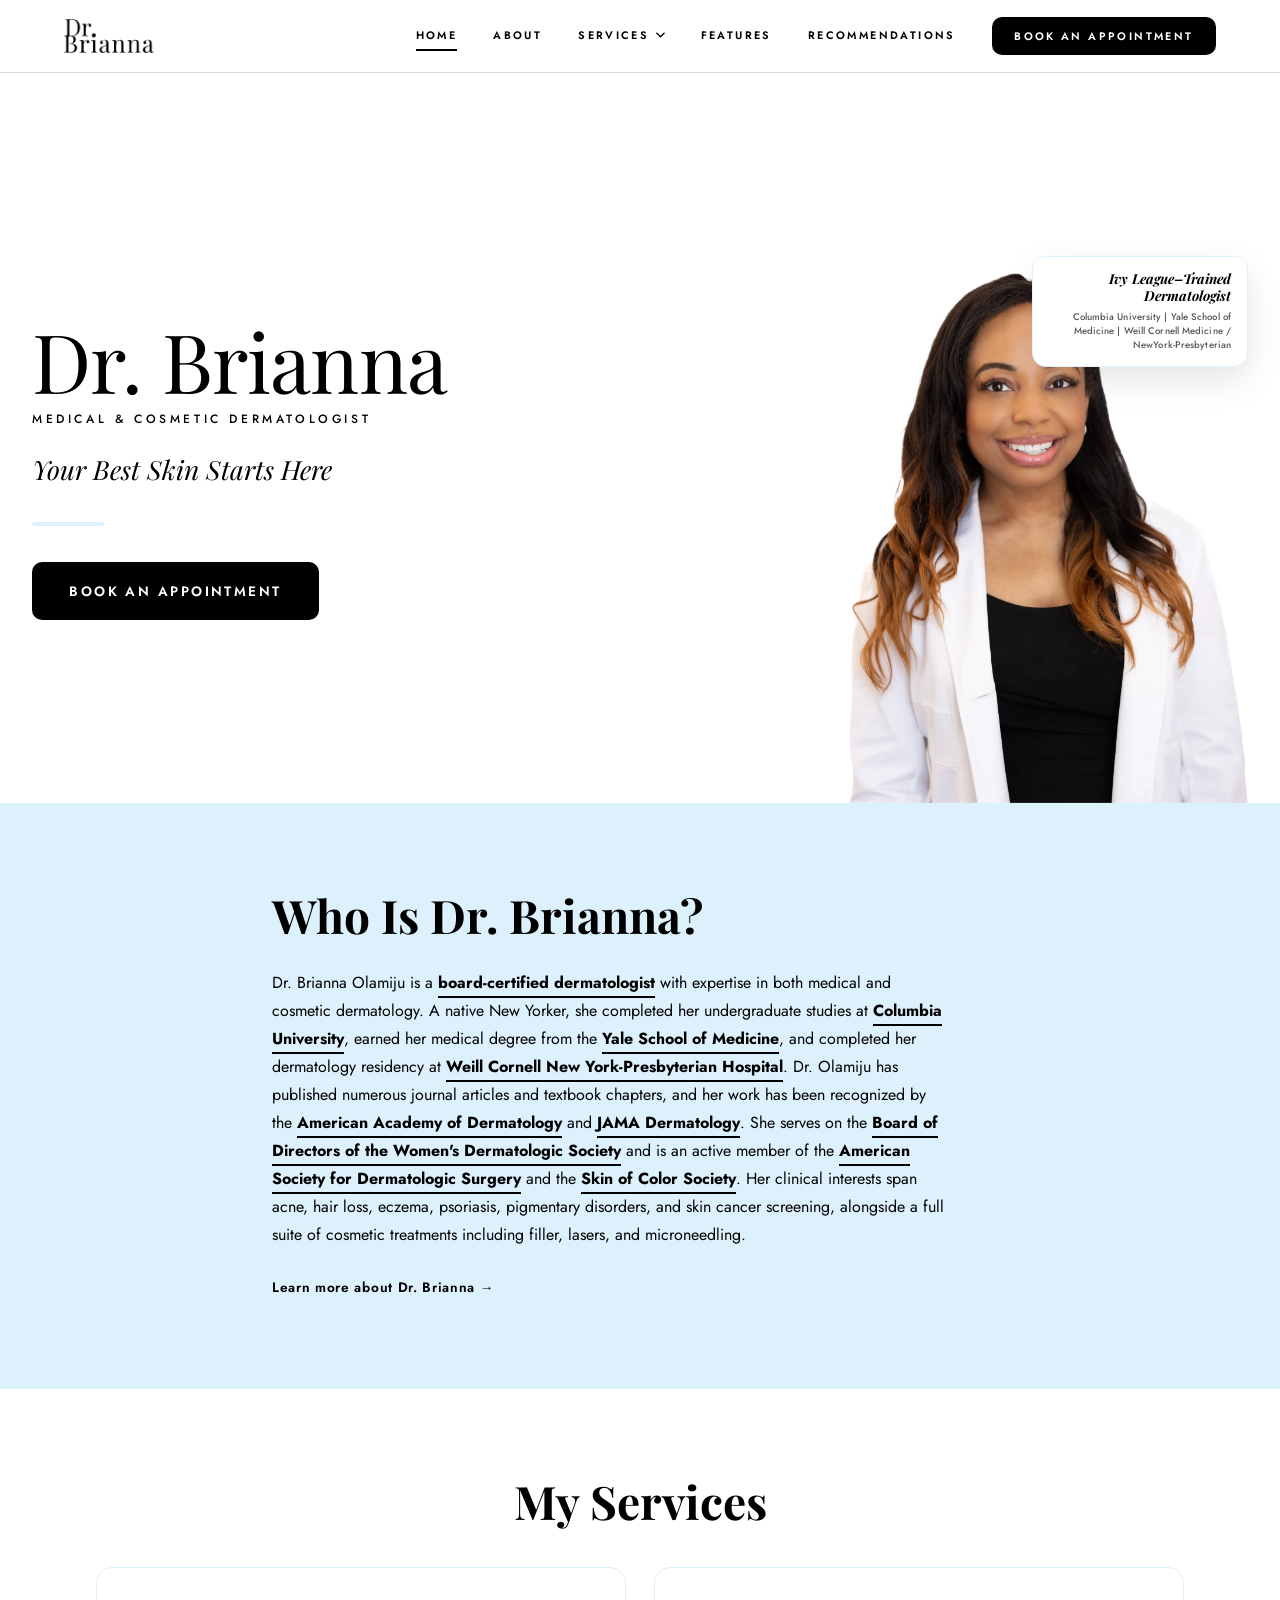
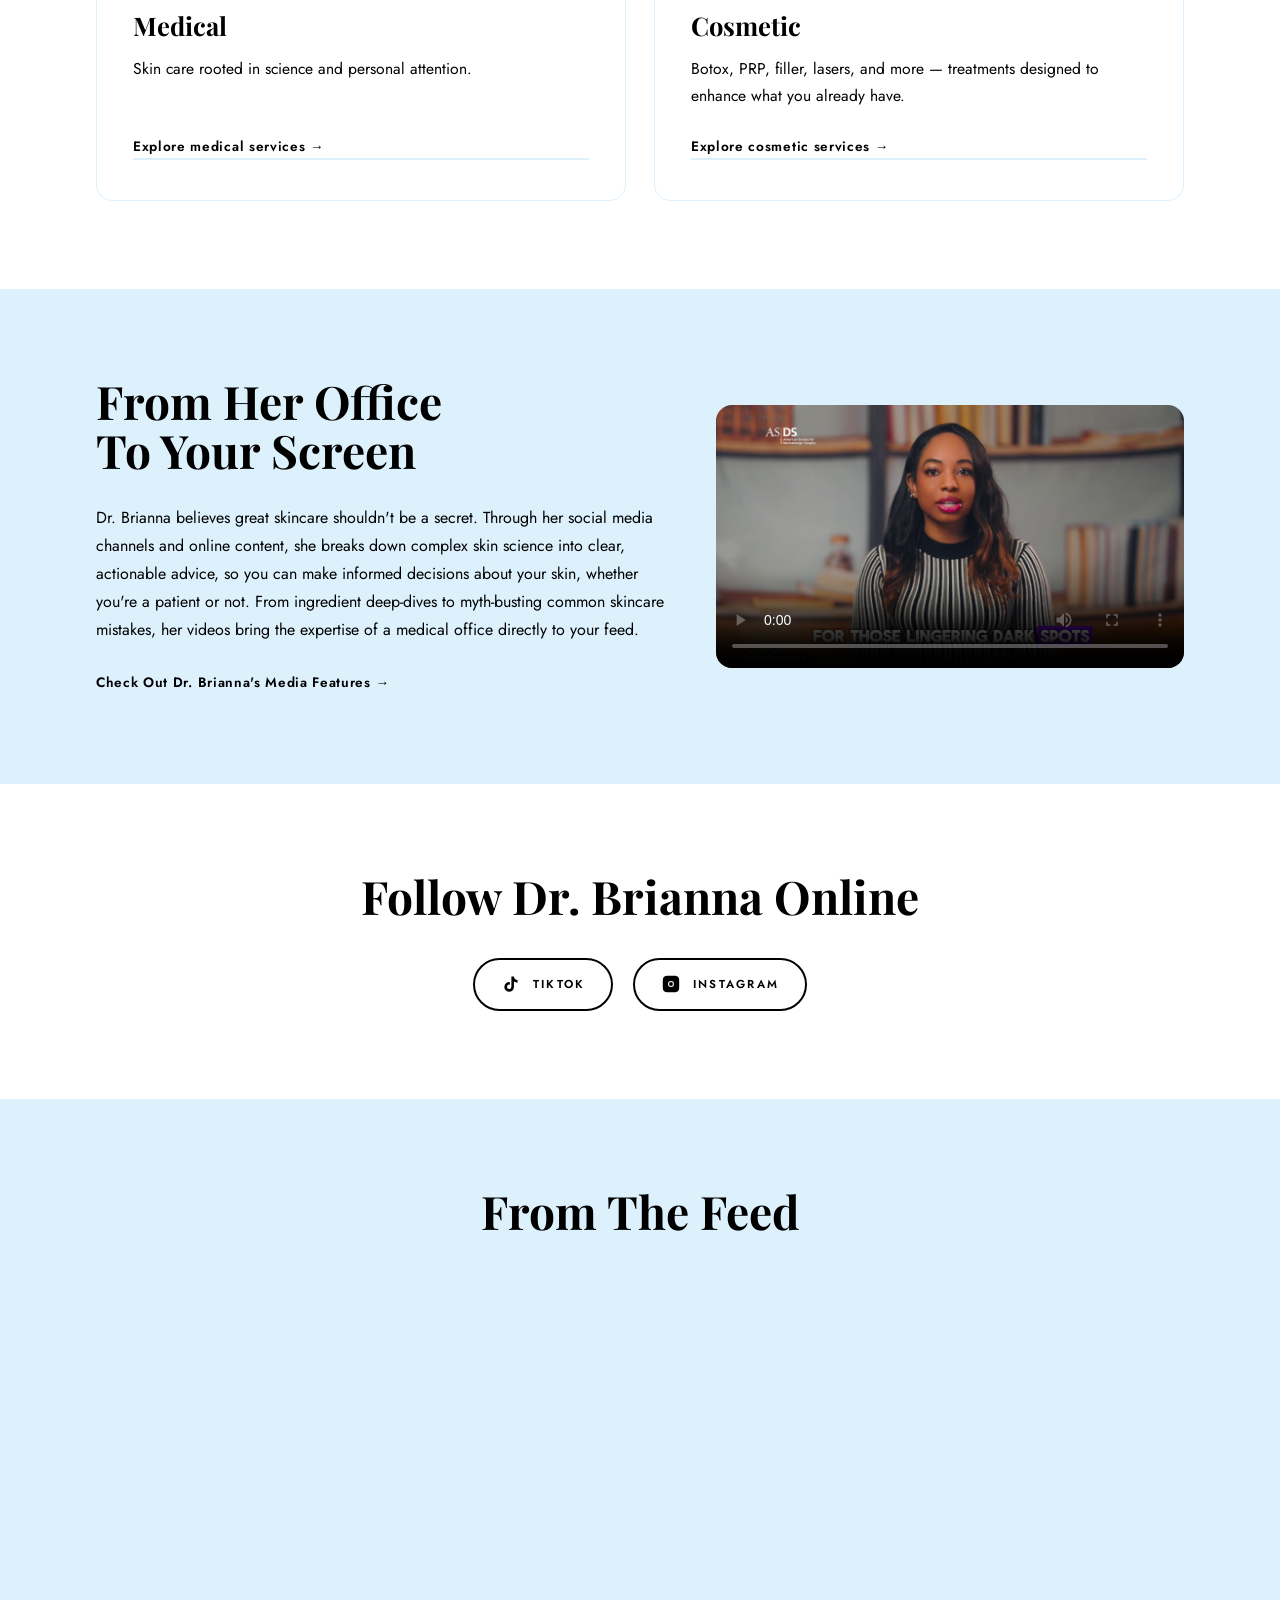
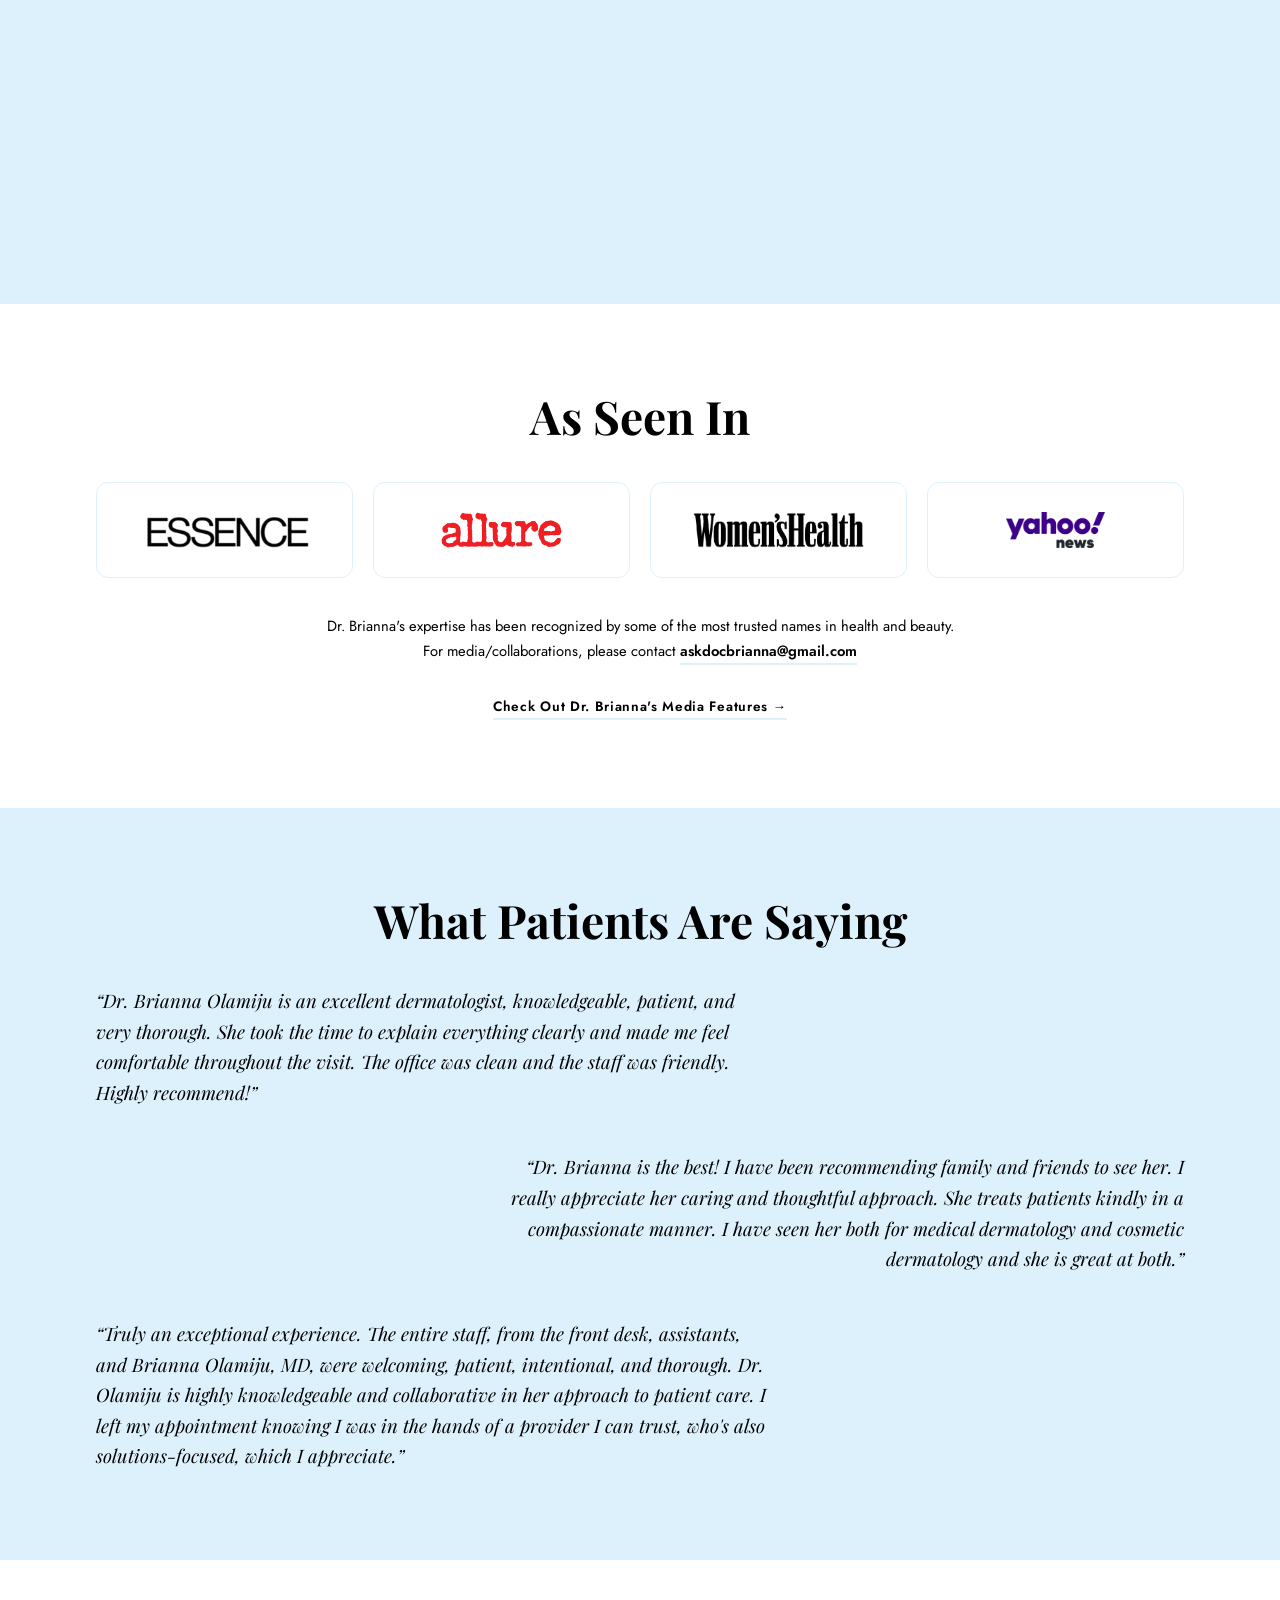
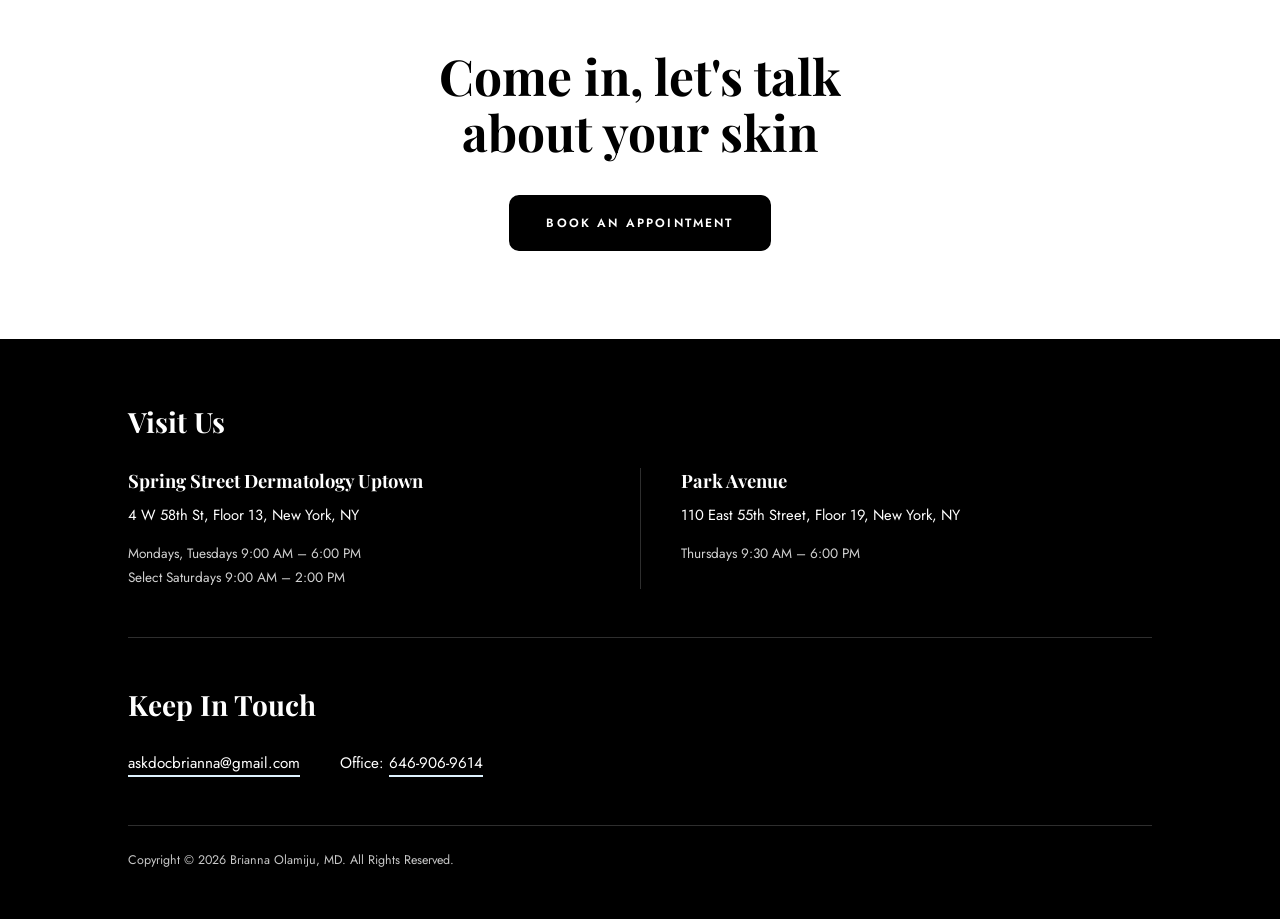
==== index.html @ e2530809 "Add floating credential badge above the hero portrait's shoulder - New "Ivy League-Trained Dermatolo" ====
<!DOCTYPE html>
<html lang="en">
<head>
<meta charset="UTF-8">
<meta name="viewport" content="width=device-width, initial-scale=1.0">
<title>Dr. Brianna | Medical &amp; Cosmetic Dermatologist in New York City</title>
<meta name="description" content="Dr. Brianna Olamiju is a board-certified medical and cosmetic dermatologist in New York City. Your best skin starts here.">
<link rel="icon" href="assets/favicon.ico" sizes="any">
<link rel="icon" type="image/png" sizes="16x16" href="assets/favicon-16.png">
<link rel="icon" type="image/png" sizes="32x32" href="assets/favicon-32.png">
<link rel="apple-touch-icon" sizes="180x180" href="assets/apple-touch-icon.png">
<link rel="preconnect" href="https://fonts.googleapis.com">
<link rel="preconnect" href="https://fonts.gstatic.com" crossorigin>
<link href="https://fonts.googleapis.com/css2?family=Playfair+Display:ital,wght@0,400;0,600;0,700;1,400&family=Jost:wght@300;400;500;600&display=swap" rel="stylesheet">
<link rel="stylesheet" href="styles.css">
</head>
<body>

<!-- Shared top nav, injected by script.js from the single NAV_ITEMS list -->
<div id="site-nav"></div>

<main>

  <!-- SECTION 1: HERO (white) -->
  <section class="hero" id="home">
    <div class="hero-inner">
      <div class="hero-copy">
        <h1 class="hero-name">Dr. Brianna</h1>
        <p class="hero-subheading">Medical &amp; Cosmetic Dermatologist</p>
        <p class="hero-tagline">Your Best Skin Starts Here</p>
        <span class="hero-rule" aria-hidden="true"></span>
        <a class="btn hero-cta" href="https://springstderm.com/physicians/dr-olamiju/" target="_blank" rel="noopener noreferrer">Book An Appointment</a>
      </div>
      <div class="hero-portrait-wrap">
        <img class="hero-portrait" src="images/dr-brianna-hero.webp" alt="Dr. Brianna Olamiju">
        <div class="hero-credential-badge">
          <p class="hero-credential-title">Ivy League&ndash;Trained Dermatologist</p>
          <p class="hero-credential-schools">Columbia University | Yale School of Medicine | Weill Cornell Medicine / NewYork-Presbyterian</p>
        </div>
      </div>
    </div>
  </section>

  <!-- SECTION 2: WHO IS DR. BRIANNA (tint) -->
  <section class="section section-tint" id="who">
    <div class="section-inner section-inner-narrow">
      <h2 class="section-heading">Who Is Dr. Brianna?</h2>
      <p class="body-text">
        Dr. Brianna Olamiju is a <span class="credential">board-certified dermatologist</span> with expertise in
        both medical and cosmetic dermatology. A native New Yorker, she completed
        her undergraduate studies at <span class="credential">Columbia University</span>, earned her medical degree
        from the <span class="credential">Yale School of Medicine</span>, and completed her dermatology residency at
        <span class="credential">Weill Cornell New York-Presbyterian Hospital</span>. Dr. Olamiju has published
        numerous journal articles and textbook chapters, and her work has been
        recognized by the <span class="credential">American Academy of Dermatology</span> and
        <span class="credential">JAMA Dermatology</span>. She
        serves on the <span class="credential">Board of Directors of the Women's Dermatologic Society</span> and is
        an active member of the <span class="credential">American Society for Dermatologic Surgery</span> and the
        <span class="credential">Skin of Color Society</span>. Her clinical interests span acne, hair loss, eczema,
        psoriasis, pigmentary disorders, and skin cancer screening, alongside a full
        suite of cosmetic treatments including filler, lasers, and microneedling.
      </p>
      <a class="text-link" href="about.html">Learn more about Dr. Brianna &rarr;</a>
    </div>
  </section>

  <!-- SECTION 3: MY SERVICES (white) -->
  <section class="section" id="services">
    <div class="section-inner">
      <h2 class="section-heading section-heading-center">My Services</h2>

      <div class="card-grid">
        <article class="service-card">
          <h3>Medical</h3>
          <p>Skin care rooted in science and personal attention.</p>
          <a class="text-link" href="medical-services.html">Explore medical services &rarr;</a>
        </article>

        <article class="service-card">
          <h3>Cosmetic</h3>
          <p>Botox, PRP, filler, lasers, and more &mdash; treatments designed to enhance what you already have.</p>
          <a class="text-link" href="cosmetic-services.html">Explore cosmetic services &rarr;</a>
        </article>
      </div>
    </div>
  </section>

  <!-- SECTION 4: FROM HER OFFICE TO YOUR SCREEN (tint) -->
  <section class="section section-tint" id="online">
    <div class="section-inner">
      <div class="split split-wide-text">
        <div>
          <h2 class="section-heading">From Her Office To Your Screen</h2>
          <p class="body-text">
            Dr. Brianna believes great skincare shouldn't be a secret. Through her
            social media channels and online content, she breaks down complex skin
            science into clear, actionable advice, so you can make informed decisions
            about your skin, whether you're a patient or not. From ingredient
            deep-dives to myth-busting common skincare mistakes, her videos bring the
            expertise of a medical office directly to your feed.
          </p>
          <a class="text-link" href="features.html">Check Out Dr. Brianna's Media Features &rarr;</a>
        </div>

        <video class="home-video" src="videos/dr-brianna-intro.mp4" poster="images/video-poster.jpg" controls playsinline preload="metadata">
          Your browser doesn't support embedded video. <a href="videos/dr-brianna-intro.mp4">Watch it here</a> instead.
        </video>
      </div>
    </div>
  </section>

  <!-- SECTION 5: FOLLOW DR. BRIANNA ONLINE (white) -->
  <section class="section" id="follow">
    <div class="section-inner">
      <h2 class="section-heading section-heading-center">Follow Dr. Brianna Online</h2>

      <div class="social-row">
        <a class="social-link" href="https://www.tiktok.com/@docbrianna?lang=en" target="_blank" rel="noopener noreferrer">
          <svg viewBox="0 0 24 24" aria-hidden="true"><path d="M16.6 5.82A4.28 4.28 0 0 1 15.54 3h-3.09v12.4a2.59 2.59 0 1 1-1.79-2.46V9.79a5.77 5.77 0 1 0 4.88 5.7V9.01a7.35 7.35 0 0 0 4.29 1.38V7.3a4.28 4.28 0 0 1-3.23-1.48Z"/></svg>
          TikTok
        </a>

        <a class="social-link" href="https://www.instagram.com/docbrianna/?hl=en" target="_blank" rel="noopener noreferrer">
          <svg viewBox="0 0 24 24" aria-hidden="true"><path d="M12 2.16c3.2 0 3.58.01 4.85.07 1.17.05 1.8.25 2.23.41.56.22.96.48 1.38.9.42.42.68.82.9 1.38.16.42.36 1.06.41 2.23.06 1.27.07 1.65.07 4.85s-.01 3.58-.07 4.85c-.05 1.17-.25 1.8-.41 2.23-.22.56-.48.96-.9 1.38-.42.42-.82.68-1.38.9-.42.16-1.06.36-2.23.41-1.27.06-1.65.07-4.85.07s-3.58-.01-4.85-.07c-1.17-.05-1.8-.25-2.23-.41-.56-.22-.96-.48-1.38-.9-.42-.42-.68-.82-.9-1.38-.16-.42-.36-1.06-.41-2.23-.06-1.27-.07-1.65-.07-4.85s.01-3.58.07-4.85c.05-1.17.25-1.8.41-2.23.22-.56.48-.96.9-1.38.42-.42.82-.68 1.38-.9.42-.16 1.06-.36 2.23-.41 1.27-.06 1.65-.07 4.85-.07Zm0 6.28a3.56 3.56 0 1 0 0 7.12 3.56 3.56 0 0 0 0-7.12Zm0 5.87a2.31 2.31 0 1 1 0-4.62 2.31 2.31 0 0 1 0 4.62Zm4.53-6.01a.83.83 0 1 1-1.66 0 .83.83 0 0 1 1.66 0Z"/></svg>
          Instagram
        </a>
      </div>
    </div>
  </section>

  <!-- SECTION 6: INSTAGRAM FEED (tint) -->
  <section class="section section-tint" id="instagram">
    <div class="section-inner">
      <h2 class="section-heading section-heading-center">From The Feed</h2>

      <!-- Live feed via Taggbox (widget id 335625) -->
      <div class="ig-feed">
        <div class="taggbox" style="width:100%;height:100%;overflow:auto;" data-widget-id="335625" data-website="1"></div>
        <script src="https://widget.taggbox.com/embed.min.js" type="text/javascript" async></script>
      </div>
    </div>
  </section>

  <!-- SECTION 7: AS SEEN IN (white) -->
  <section class="section" id="as-seen-in">
    <div class="section-inner">
      <h2 class="section-heading section-heading-center">As Seen In</h2>

      <div class="logo-row">
        <div class="logo-box"><img src="images/essence-logo.webp" alt="Essence"></div>
        <div class="logo-box"><img src="images/allure-logo.webp" alt="Allure"></div>
        <div class="logo-box"><img src="images/womens-health-logo.webp" alt="Women's Health"></div>
        <div class="logo-box"><img src="images/yahoo-news-logo.webp" alt="Yahoo News"></div>
      </div>

      <p class="media-contact">
        Dr. Brianna's expertise has been recognized by some of the most trusted
        names in health and beauty.
      </p>
      <p class="media-contact">
        For media/collaborations, please contact
        <a class="inline-link" href="mailto:askdocbrianna@gmail.com">askdocbrianna@gmail.com</a>
      </p>
      <p class="media-contact-cta">
        <a class="text-link" href="features.html">Check Out Dr. Brianna's Media Features &rarr;</a>
      </p>
    </div>
  </section>

  <!-- SECTION 8: TESTIMONIALS (tint) -->
  <section class="section section-tint" id="testimonials">
    <div class="section-inner">
      <h2 class="section-heading section-heading-center">What Patients Are Saying</h2>

      <div class="quote-stack">
        <figure class="quote-block quote-left">
          <blockquote>&ldquo;Dr. Brianna Olamiju is an excellent dermatologist, knowledgeable, patient, and very thorough. She took the time to explain everything clearly and made me feel comfortable throughout the visit. The office was clean and the staff was friendly. Highly recommend!&rdquo;</blockquote>
        </figure>

        <figure class="quote-block quote-right">
          <blockquote>&ldquo;Dr. Brianna is the best! I have been recommending family and friends to see her. I really appreciate her caring and thoughtful approach. She treats patients kindly in a compassionate manner. I have seen her both for medical dermatology and cosmetic dermatology and she is great at both.&rdquo;</blockquote>
        </figure>

        <figure class="quote-block quote-left">
          <blockquote>&ldquo;Truly an exceptional experience. The entire staff, from the front desk, assistants, and Brianna Olamiju, MD, were welcoming, patient, intentional, and thorough. Dr. Olamiju is highly knowledgeable and collaborative in her approach to patient care. I left my appointment knowing I was in the hands of a provider I can trust, who's also solutions-focused, which I appreciate.&rdquo;</blockquote>
        </figure>
      </div>
    </div>
  </section>

  <!-- SECTION 9: CLOSING CTA (white) -->
  <section class="section cta-section" id="book">
    <div class="section-inner section-inner-narrow">
      <h2 class="cta-heading">Come in, let's talk about your skin</h2>
      <!-- Booking lives on the practice's own site, so this leaves the domain -->
      <a class="btn" href="https://springstderm.com/physicians/dr-olamiju/" target="_blank" rel="noopener noreferrer">Book An Appointment</a>
    </div>
  </section>

</main>

<!-- Shared footer, injected by script.js -->
<div id="site-footer"></div>

<script src="script.js"></script>
</body>
</html>
---- styles.css ----
/* ==========================================================================
   Dr. Brianna — Medical & Cosmetic Dermatology
   --------------------------------------------------------------------------
   Palette roles (strict):
     --white  page background, dominant surface
     --black  ALL text, buttons, nav, primary structure
     --tint   NON-TEXT ONLY — section washes, hover states, borders, accents.
              Black text on --tint passes contrast, so --tint may carry a full
              section background; text is never coloured --tint.
   Homepage sections alternate --white / --tint down the page.
   ========================================================================== */

:root {
  --white: #FFFFFF;
  --black: #000000;
  --tint:  #DDF1FD;

  /* derived, still black ink — used for secondary copy and hairlines */
  --black-soft: rgba(0, 0, 0, 0.66);
  --rule: rgba(0, 0, 0, 0.14);
  --rule-tint: #DDF1FD;
  --shadow: 0 14px 34px rgba(0, 0, 0, 0.10);

  --serif: 'Playfair Display', Georgia, serif;
  --sans: 'Jost', Helvetica, Arial, sans-serif;

  --nav-h: 4.5rem;
}

* { box-sizing: border-box; }

html { scroll-behavior: smooth; }

html, body { margin: 0; padding: 0; }

@media (prefers-reduced-motion: reduce) {
  html { scroll-behavior: auto; }
}

body {
  font-family: var(--sans);
  color: var(--black);
  background: var(--white);
  overflow-x: hidden;
}

a { color: inherit; text-decoration: none; }

ul { list-style: none; margin: 0; padding: 0; }

img { max-width: 100%; }

@keyframes fadeInUp {
  from { opacity: 0; transform: translateY(24px); }
  to   { opacity: 1; transform: translateY(0); }
}

@keyframes fadeIn {
  from { opacity: 0; }
  to   { opacity: 1; }
}

@keyframes fadeOutDown {
  from { opacity: 1; transform: translateY(0); }
  to   { opacity: 0; transform: translateY(10px); }
}

/* ---------- SHARED SECTION SHELL ---------- */

/* Every band on the site is a .section; the wash alternates by adding
   .section-tint. No section is full-viewport-height — this site's content
   is page-based rather than a single scrolling deck. */
.section {
  width: 100%;
  background: var(--white);
  padding: 5.5rem 2rem;
}

.section-tint {
  background: var(--tint);
}

.section-inner {
  max-width: 68rem;
  margin: 0 auto;
}

.section-inner-narrow {
  max-width: 46rem;
}

.eyebrow {
  text-transform: uppercase;
  letter-spacing: 0.35em;
  font-size: 0.7rem;
  color: var(--black-soft);
  font-weight: 600;
  margin: 0 0 1.25rem;
}

.section-heading {
  font-family: var(--serif);
  font-weight: 700;
  font-size: clamp(2.1rem, 3.6vw, 3.1rem);
  line-height: 1.08;
  margin: 0 0 1.75rem;
  color: var(--black);
  text-wrap: balance;
}

.section-heading-center {
  text-align: center;
}

.body-text {
  font-size: 1rem;
  line-height: 1.75;
  color: var(--black);
  margin: 0 0 1.25rem;
  max-width: 42rem;
}

.body-text:last-child { margin-bottom: 0; }

/* Emphasis for named credentials within a paragraph — same rule style as
   .text-link's hover state (2px black border-bottom), just always on. */
.credential {
  font-weight: 700;
  border-bottom: 2px solid var(--black);
  padding-bottom: 2px;
}

/* The standard "keep going" link: black ink, tint underline. */
.text-link {
  display: inline-block;
  margin-top: 0.5rem;
  font-size: 0.85rem;
  font-weight: 600;
  letter-spacing: 0.05em;
  color: var(--black);
  border-bottom: 2px solid var(--tint);
  padding-bottom: 2px;
  transition: border-color 0.2s ease;
}

.text-link:hover,
.text-link:focus-visible {
  border-bottom-color: var(--black);
}

.btn {
  display: inline-block;
  background: var(--black);
  color: var(--white);
  padding: 1.05rem 2.2rem;
  border-radius: 10px;
  font-size: 0.75rem;
  font-weight: 600;
  letter-spacing: 0.18em;
  text-transform: uppercase;
  border: 2px solid var(--black);
  transition: background 0.25s ease, color 0.25s ease, transform 0.2s ease;
}

.btn:hover,
.btn:focus-visible {
  background: var(--tint);
  color: var(--black);
  transform: translateY(-2px);
}

:focus-visible {
  outline: 2px solid var(--black);
  outline-offset: 3px;
}

/* ---------- TOP NAV (persistent, injected by script.js) ---------- */

#site-nav { display: block; }

.topnav {
  position: sticky;
  top: 0;
  z-index: 50;
  background: var(--white);
  border-bottom: 1px solid var(--rule);
}

.topnav-inner {
  max-width: 76rem;
  margin: 0 auto;
  min-height: var(--nav-h);
  padding: 0 2rem;
  display: flex;
  align-items: center;
  gap: 2rem;
}

.nav-brand {
  display: flex;
  align-items: center;
  flex: 0 0 auto;
}

.nav-logo {
  display: block;
  height: 2.1rem;
  width: auto;
}

.nav-links {
  display: flex;
  align-items: center;
  gap: 2.25rem;
  margin-left: auto;
}

/* Never wrap: the row holds its natural width so a viewport too narrow
   for the full menu overflows measurably, which is the signal script.js
   uses to swap in the hamburger (see fitNav). */
.nav-links > li { flex: 0 0 auto; }

.nav-link,
.nav-dropdown-toggle {
  display: flex;
  align-items: center;
  gap: 0.4rem;
  white-space: nowrap;
  background: none;
  border: none;
  padding: 0.35rem 0;
  cursor: pointer;
  font-family: var(--sans);
  font-size: 0.68rem;
  font-weight: 600;
  letter-spacing: 0.22em;
  text-transform: uppercase;
  color: var(--black);
  border-bottom: 2px solid transparent;
  transition: border-color 0.2s ease;
}

.nav-link:hover,
.nav-link:focus-visible,
.nav-dropdown-toggle:hover,
.nav-dropdown-toggle:focus-visible,
.nav-link.is-current {
  border-bottom-color: var(--tint);
}

.nav-link.is-current { border-bottom-color: var(--black); }

.nav-cta {
  padding: 0.7rem 1.4rem;
  border-radius: 10px;
  background: var(--black);
  color: var(--white);
  border-bottom: none;
  transition: background 0.2s ease, color 0.2s ease;
}

.nav-cta:hover,
.nav-cta:focus-visible {
  background: var(--tint);
  color: var(--black);
  border-bottom: none;
}

.nav-dropdown { position: relative; }

.nav-dropdown-toggle .chev {
  width: 9px;
  height: 6px;
  flex-shrink: 0;
  transition: transform 0.25s ease;
}

.nav-dropdown.open .chev { transform: rotate(180deg); }

.nav-dropdown-panel {
  display: none;
  position: absolute;
  top: calc(100% + 0.9rem);
  left: -1rem;
  min-width: 11rem;
  background: var(--white);
  border: 1px solid var(--tint);
  border-radius: 12px;
  padding: 0.9rem 1.2rem;
  box-shadow: var(--shadow);
  z-index: 60;
}

.nav-dropdown.open .nav-dropdown-panel { display: block; }

.nav-dropdown-panel li + li { margin-top: 0.55rem; }

.nav-dropdown-panel a {
  display: inline-block;
  font-size: 0.85rem;
  font-weight: 500;
  color: var(--black);
  white-space: nowrap;
  border-bottom: 2px solid var(--tint);
  padding-bottom: 1px;
  transition: border-color 0.2s ease;
}

.nav-dropdown-panel a:hover,
.nav-dropdown-panel a:focus-visible { border-bottom-color: var(--black); }

/* ---------- MOBILE NAV (hamburger fallback) ---------- */

.mobile-nav {
  display: none;
  position: relative;
  margin-left: auto;
}

/* swap driven by measured overflow in script.js, not a width guess */
.nav-collapsed .nav-links { display: none; }
.nav-collapsed .mobile-nav { display: block; }

.nav-toggle {
  display: flex;
  flex-direction: column;
  justify-content: center;
  align-items: center;
  gap: 4px;
  /* 44px square: smallest comfortable thumb target */
  width: 44px;
  height: 44px;
  background: var(--white);
  border: 1px solid var(--tint);
  border-radius: 8px;
  padding: 0;
  cursor: pointer;
}

/* three bars -> an X: each bar keeps its own transform origin at center,
   so rotating it in place after sliding it to the middle bar's position
   (their stacked centers are 6px apart — see the gap/height math above)
   reads as one continuous X rather than a bar spinning off-axis. */
.nav-toggle .bar {
  width: 20px;
  height: 2px;
  border-radius: 2px;
  background: var(--black);
  transition: transform 0.3s ease, opacity 0.2s ease;
}

.nav-toggle.is-open .bar:nth-child(1) { transform: translateY(6px) rotate(45deg); }
.nav-toggle.is-open .bar:nth-child(2) { opacity: 0; }
.nav-toggle.is-open .bar:nth-child(3) { transform: translateY(-6px) rotate(-45deg); }

/* Full-screen panel, not a dropdown: it starts right under the sticky top
   bar (which stays visible and in place above it) and fills the rest of
   the viewport. [hidden] needs an explicit override here — an author
   `display` on .mobile-menu would otherwise outrank the UA [hidden] rule
   at equal specificity and the panel would never actually hide. */
.mobile-menu[hidden] { display: none; }

.mobile-menu {
  position: fixed;
  top: var(--nav-h);
  left: 0;
  right: 0;
  bottom: 0;
  background: var(--white);
  z-index: 60;
  display: flex;
  flex-direction: column;
  justify-content: center;
  align-items: flex-start;
  gap: 1.1rem;
  padding: 2rem 2rem 3rem;
  overflow-y: auto;
}

/* Closing plays this once (script.js adds the class, then swaps in
   [hidden] once it finishes) instead of the instant cut [hidden] alone
   would give it. 0.22s — quicker than any single word's 0.6s fade-in,
   let alone the full ~1s staggered reveal — so dismissing feels snappy
   next to the more leisurely, delightful entrance. */
.mobile-menu.closing {
  animation: fadeOutDown 0.22s ease forwards;
}

/* Body scroll locks behind the full-screen panel while it's open. */
body.nav-menu-open { overflow: hidden; }

/* .mobile-menu-link (a class, not the > a combinator) so .mobile-menu-cta
   below — same specificity, later in the file — can still win back its
   own font treatment for the one entry that isn't a plain "word". */
.mobile-menu-link {
  font-family: var(--serif);
  font-weight: 400;
  font-size: clamp(1.75rem, 8vw, 2.25rem);
  line-height: 1.3;
  letter-spacing: 0;
  text-transform: none;
  color: var(--black);
  border-bottom: 2px solid transparent;
  padding-bottom: 2px;
  width: fit-content;
  opacity: 0;
  animation: fadeInUp 0.6s ease forwards;
}

/* Every entry is a direct <a> child of the panel (the Services group is
   already flattened into plain links by script.js), so position alone
   staggers all of them, CTA included — each fades/lifts in on its own
   beat, the same entrance the hero text uses, restarting every time the
   panel goes from [hidden] to shown. */

.mobile-menu > a:nth-child(1) { animation-delay: 0.1s; }
.mobile-menu > a:nth-child(2) { animation-delay: 0.16s; }
.mobile-menu > a:nth-child(3) { animation-delay: 0.22s; }
.mobile-menu > a:nth-child(4) { animation-delay: 0.28s; }
.mobile-menu > a:nth-child(5) { animation-delay: 0.34s; }
.mobile-menu > a:nth-child(6) { animation-delay: 0.4s; }
.mobile-menu > a:nth-child(7) { animation-delay: 0.46s; }

.mobile-menu-link:hover,
.mobile-menu-link:focus-visible,
.mobile-menu-link:active {
  border-bottom-color: var(--tint);
}

/* the page you're already on, underlined the same way it is in the
   desktop nav (.nav-link.is-current) */
.mobile-menu-link.is-current {
  border-bottom-color: var(--black);
}

/* Book an Appointment keeps the site's normal CTA-pill treatment (small
   uppercase sans, filled black) rather than the large serif words around
   it — it's a button, not one of the "words," and staying visually
   consistent with every other Book an Appointment button is what makes
   it read as the one actionable item here. */
.mobile-menu-cta {
  font-family: var(--sans);
  font-size: 0.85rem;
  font-weight: 600;
  letter-spacing: 0.1em;
  line-height: normal;
  justify-content: center;
  width: 100%;
  margin-top: 0.75rem;
  padding: 1rem 1rem;
  border-radius: 10px;
  background: var(--black);
  color: var(--white);
  border-bottom: none;
  white-space: nowrap;
}

.mobile-menu-cta:hover {
  background: var(--tint);
  color: var(--black);
}

/* ---------- HERO ---------- */

/* No bottom padding: the portrait bleeds all the way to the section's
   own bottom edge (see .hero-portrait-wrap's align-self below), rather
   than floating with a gap underneath it. */
.hero {
  background: var(--white);
  padding: 4rem 2rem 0;
}

.hero-inner {
  max-width: 76rem;
  margin: 0 auto;
  min-height: calc(82vh - var(--nav-h));
  display: grid;
  grid-template-columns: 1.05fr 0.95fr;
  align-items: center;
  gap: 2.5rem;
}

.hero-copy {
  text-align: left;
}

.hero-name {
  font-family: var(--serif);
  font-weight: 400;
  font-size: clamp(2.75rem, 6.4vw, 5.25rem);
  line-height: 1;
  letter-spacing: -0.01em;
  margin: 0;
  color: var(--black);
  opacity: 0;
  animation: fadeInUp 0.9s ease forwards;
  animation-delay: 0.15s;
}

/* tucked close under the name, on purpose — this and .hero-name read as
   one lockup, with .hero-tagline starting the next beat below */
.hero-subheading {
  margin: 0.5rem 0 0;
  text-transform: uppercase;
  letter-spacing: 0.3em;
  font-size: 0.75rem;
  font-weight: 500;
  color: var(--black);
  opacity: 0;
  animation: fadeInUp 0.9s ease forwards;
  animation-delay: 0.5s;
}

.hero-tagline {
  font-family: var(--serif);
  font-style: italic;
  font-weight: 400;
  font-size: clamp(1.15rem, 2.2vw, 1.65rem);
  line-height: 1.3;
  margin: 1.5rem 0 0;
  color: var(--black);
  opacity: 0;
  animation: fadeInUp 0.9s ease forwards;
  animation-delay: 0.85s;
}

/* a short tint rule under the subheading: accent, never ink */
.hero-rule {
  display: block;
  width: 4.5rem;
  height: 4px;
  border-radius: 2px;
  background: var(--tint);
  margin: 2.25rem 0 0;
  opacity: 0;
  animation: fadeIn 0.9s ease forwards;
  animation-delay: 1.1s;
}

.hero-cta {
  margin-top: 2.25rem;
  font-size: 0.85rem;
  opacity: 0;
  animation: fadeInUp 0.9s ease forwards;
  animation-delay: 1.3s;
}

/* align-self (not the row's align-items) bottom-docks just this column,
   so the photo's own bottom edge always touches the section's bottom
   edge while the copy column stays vertically centered beside it.
   The wrap is sized to hug the photo itself (rather than stretch to the
   full grid column and flex-align the image inside it) so the credential
   badge, anchored to the wrap's own corner, always tracks the photo's
   actual edge — on every breakpoint — instead of drifting once the photo
   re-centers on narrower screens. */
.hero-portrait-wrap {
  position: relative;
  width: 100%;
  max-width: 25rem;
  margin-left: auto;
  align-self: end;
  opacity: 0;
  animation: fadeIn 1.1s ease forwards;
  animation-delay: 0.35s;
}

.hero-portrait {
  display: block;
  width: 100%;
  height: auto;
}

/* Floats over the photo's top-right corner, roughly at shoulder height on
   a head-and-shoulders crop. Anchored to the wrap (== the photo's own
   box at every breakpoint), so only the type scales down on mobile. */
.hero-credential-badge {
  position: absolute;
  top: -1.1rem;
  right: 0;
  max-width: min(70%, 13.5rem);
  background: var(--white);
  border: 1px solid var(--tint);
  border-radius: 14px;
  padding: 0.8rem 1rem;
  text-align: right;
  box-shadow: var(--shadow);
  z-index: 5;
  opacity: 0;
  animation: fadeIn 1s ease forwards;
  animation-delay: 0.7s;
}

.hero-credential-title {
  font-family: var(--serif);
  font-weight: 700;
  font-style: italic;
  font-size: clamp(0.7rem, 1.6vw, 0.86rem);
  line-height: 1.25;
  margin: 0 0 0.35rem;
  color: var(--black);
  text-wrap: pretty;
}

.hero-credential-schools {
  font-size: clamp(0.52rem, 1vw, 0.6rem);
  font-weight: 500;
  letter-spacing: 0.01em;
  line-height: 1.5;
  color: var(--black-soft);
  margin: 0;
}

/* ---------- SERVICE CARDS ---------- */

.card-grid {
  display: grid;
  grid-template-columns: repeat(2, minmax(0, 1fr));
  gap: 1.75rem;
  margin-top: 2.5rem;
}

.service-card {
  display: flex;
  flex-direction: column;
  gap: 0.9rem;
  padding: 2.5rem 2.25rem;
  background: var(--white);
  border: 1px solid var(--tint);
  border-radius: 16px;
  transition: transform 0.25s ease, box-shadow 0.25s ease, background 0.25s ease;
}

.service-card:hover {
  transform: translateY(-4px);
  box-shadow: var(--shadow);
  background: var(--tint);
}

.service-card h3 {
  font-family: var(--serif);
  font-weight: 700;
  font-size: 1.6rem;
  margin: 0;
  color: var(--black);
}

.service-card p {
  margin: 0;
  font-size: 0.98rem;
  line-height: 1.7;
  color: var(--black);
}

.service-card .text-link { margin-top: auto; padding-top: 0.75rem; }

/* ---------- SPLIT ROW (copy beside a media slot) ---------- */

.split {
  display: grid;
  grid-template-columns: minmax(0, 1fr) minmax(0, 1fr);
  gap: 3rem;
  align-items: center;
}

.split-wide-text { grid-template-columns: 1.1fr 0.9fr; }

/* Media placeholders ------------------------------------------------------
   These boxes reserve the real asset's aspect ratio, so dropping the final
   video/photo in changes the contents without reflowing the page. */
.media-placeholder {
  display: flex;
  align-items: center;
  justify-content: center;
  width: 100%;
  background: var(--tint);
  border: 1px dashed rgba(0, 0, 0, 0.25);
  border-radius: 16px;
  color: var(--black-soft);
  font-size: 0.75rem;
  font-weight: 600;
  letter-spacing: 0.22em;
  text-transform: uppercase;
  text-align: center;
  padding: 1rem;
}

.media-video { aspect-ratio: 16 / 9; }

/* the real video, once dropped in, occupies the same 16:9 slot */
.home-video {
  display: block;
  width: 100%;
  aspect-ratio: 16 / 9;
  border-radius: 16px;
  background: var(--tint);
  object-fit: cover;
}

.media-portrait { aspect-ratio: 3 / 4; max-width: 26rem; }

/* the real portrait, once dropped in, occupies the same slot */
.portrait-photo {
  display: block;
  width: 100%;
  max-width: 26rem;
  aspect-ratio: 3 / 4;
  object-fit: cover;
  object-position: center top;
  border-radius: 16px;
  background: var(--tint);
}

/* ---------- SOCIAL LINKS ---------- */

.social-row {
  display: flex;
  flex-wrap: wrap;
  justify-content: center;
  gap: 1.25rem;
  margin-top: 2.25rem;
}

.social-link {
  display: inline-flex;
  align-items: center;
  gap: 0.75rem;
  min-height: 44px;
  padding: 0.9rem 1.6rem;
  border: 2px solid var(--black);
  border-radius: 999px;
  font-size: 0.72rem;
  font-weight: 600;
  letter-spacing: 0.2em;
  text-transform: uppercase;
  color: var(--black);
  background: var(--white);
  transition: background 0.2s ease, transform 0.2s ease;
}

.social-link:hover,
.social-link:focus-visible {
  background: var(--tint);
  transform: translateY(-2px);
}

.social-link svg {
  width: 20px;
  height: 20px;
  flex-shrink: 0;
  fill: currentColor;
}

/* ---------- INSTAGRAM FEED (live, via Taggbox) ---------- */

.ig-feed {
  height: 34rem;
  max-height: 70vh;
  margin-top: 2.25rem;
  border-radius: 10px;
  overflow: hidden;
}

/* ---------- AS SEEN IN ---------- */

.logo-row {
  display: grid;
  grid-template-columns: repeat(4, minmax(0, 1fr));
  gap: 1.25rem;
  margin: 2.5rem 0 2.25rem;
}

/* the features page carries six outlets rather than four, so it gets its
   own column count at each breakpoint below instead of .logo-row's */
.logo-row-6 { grid-template-columns: repeat(3, minmax(0, 1fr)); }

.logo-box {
  display: flex;
  align-items: center;
  justify-content: center;
  min-height: 6rem;
  padding: 1rem 1.5rem;
  background: var(--white);
  border: 1px solid var(--tint);
  border-radius: 12px;
  font-family: var(--serif);
  font-weight: 600;
  font-size: 1.05rem;
  color: var(--black);
  text-align: center;
  transition: transform 0.25s ease, box-shadow 0.25s ease, background 0.25s ease;
}

.logo-box:hover {
  transform: translateY(-4px);
  box-shadow: var(--shadow);
  background: var(--tint);
}

.logo-box img {
  display: block;
  max-width: 100%;
  max-height: 2.25rem;
  width: auto;
  height: auto;
}

.media-contact {
  margin: 0;
  font-size: 0.92rem;
  line-height: 1.7;
  color: var(--black);
  text-align: center;
}

.media-contact-cta {
  margin: 1.5rem 0 0;
  text-align: center;
}

.inline-link {
  color: var(--black);
  border-bottom: 2px solid var(--tint);
  padding-bottom: 1px;
  font-weight: 600;
  transition: border-color 0.2s ease;
}

.inline-link:hover,
.inline-link:focus-visible { border-bottom-color: var(--black); }

/* ---------- TESTIMONIALS ---------- */

.quote-stack {
  display: flex;
  flex-direction: column;
  gap: 2.75rem;
  margin-top: 2.5rem;
}

.quote-block {
  width: 62%;
  margin: 0;
}

.quote-left  { align-self: flex-start; text-align: left; }
.quote-right { align-self: flex-end;   text-align: right; }

.quote-block blockquote {
  margin: 0;
  font-family: var(--serif);
  font-style: italic;
  font-weight: 400;
  font-size: clamp(1.02rem, 1.45vw, 1.22rem);
  line-height: 1.65;
  color: var(--black);
  text-wrap: pretty;
}

.quote-attribution {
  margin-top: 1rem;
  font-size: 0.72rem;
  letter-spacing: 0.2em;
  text-transform: uppercase;
  font-weight: 600;
  color: var(--black-soft);
}

/* ---------- CLOSING CTA ---------- */

.cta-section { text-align: center; }

.cta-heading {
  font-family: var(--serif);
  font-weight: 700;
  font-size: clamp(2rem, 4vw, 3.1rem);
  line-height: 1.12;
  margin: 0 0 2.25rem;
  color: var(--black);
  text-wrap: balance;
}

/* ---------- SUBPAGE HEAD ---------- */

.page-head {
  background: var(--tint);
  padding: 4.5rem 2rem 4rem;
  text-align: center;
}

.page-head-inner { max-width: 56rem; margin: 0 auto; }

.page-title {
  font-family: var(--serif);
  font-weight: 700;
  font-size: clamp(2.4rem, 5vw, 3.6rem);
  line-height: 1.05;
  margin: 0;
  color: var(--black);
  text-wrap: balance;
}

.page-subtitle {
  margin: 1.1rem 0 0;
  font-size: 1.05rem;
  line-height: 1.6;
  color: var(--black);
  text-wrap: balance;
}

/* ---------- ABOUT PAGE ---------- */

.about-split {
  display: grid;
  grid-template-columns: 0.85fr 1.15fr;
  gap: 3.5rem;
  align-items: start;
}

.about-photo-col { position: sticky; top: calc(var(--nav-h) + 2rem); }

/* Columbia / Yale / Weill Cornell, the three schools named in her bio.
   Sits directly under the portrait inside the same sticky column, so it
   scrolls and sticks together with her rather than on its own timing. */
.school-crests {
  display: block;
  width: 100%;
  max-width: 26rem;
  height: auto;
  margin-top: 1.5rem;
}

.about-body p {
  font-size: 1.05rem;
  line-height: 1.85;
  color: var(--black);
  margin: 0 0 1.5rem;
}

.about-body p:last-child { margin-bottom: 0; }

/* ---------- SERVICES PAGES (scannable pill lists) ---------- */

.service-group + .service-group { margin-top: 3.5rem; }

.group-heading {
  font-family: var(--serif);
  font-weight: 700;
  font-size: 1.85rem;
  margin: 0 0 0.35rem;
  color: var(--black);
}

.group-rule {
  display: block;
  width: 3.5rem;
  height: 4px;
  border-radius: 2px;
  background: var(--tint);
  margin: 0 0 1.5rem;
}

/* On a tint band the rule would disappear, so it inks black there. */
.section-tint .group-rule,
.section-tint .hero-rule { background: var(--black); }

.subgroup + .subgroup { margin-top: 2rem; }

.subgroup-heading {
  font-size: 0.72rem;
  font-weight: 600;
  letter-spacing: 0.22em;
  text-transform: uppercase;
  color: var(--black);
  margin: 0 0 1rem;
}

/* Pills, not prose: these lists are long and meant to be scanned. */
.pill-list {
  display: flex;
  flex-wrap: wrap;
  gap: 0.6rem;
}

.pill-list li {
  padding: 0.6rem 1.1rem;
  background: var(--tint);
  border: 1px solid var(--tint);
  border-radius: 999px;
  font-size: 0.9rem;
  line-height: 1.35;
  color: var(--black);
  transition: transform 0.2s ease, box-shadow 0.2s ease, background 0.2s ease, border-color 0.2s ease, color 0.2s ease;
}

/* inverted on a tint band so the pills stay legible against the wash */
.section-tint .pill-list li {
  background: var(--white);
  border-color: var(--white);
}

.pill-list li:hover {
  transform: translateY(-2px);
  box-shadow: var(--shadow);
  background: var(--black);
  border-color: var(--black);
  color: var(--white);
}

/* ---------- FEATURES PAGE: PRESS INDEX ---------- */

/* A numbered newspaper-style article list: serif headline, a byline-style
   outlet/year line, thin hairline rules between entries. The number is a
   CSS counter, not typed content, so appending a new <li> renumbers
   everything automatically. */
.press-list {
  counter-reset: press;
  list-style: none;
  margin: 2.5rem 0 0;
  padding: 0;
  border-top: 1px solid var(--rule);
}

.press-item {
  counter-increment: press;
  border-bottom: 1px solid var(--rule);
}

.press-link {
  display: grid;
  grid-template-columns: 2.5rem 1fr;
  align-items: baseline;
  gap: 0.25rem 1rem;
  padding: 1.5rem 0;
}

.press-link::before {
  content: counter(press, decimal-leading-zero);
  grid-row: 1 / 3;
  font-family: var(--serif);
  font-weight: 600;
  font-size: 1.1rem;
  color: var(--black-soft);
  font-variant-numeric: tabular-nums;
}

.press-headline {
  font-family: var(--serif);
  font-weight: 600;
  font-size: 1.15rem;
  line-height: 1.4;
  color: var(--black);
  text-wrap: pretty;
  border-bottom: 2px solid transparent;
  transition: border-color 0.2s ease;
  /* .press-headline is a grid item of .press-link, so it's blockified and
     stretches to fill its 1fr column by default — pin it to its own
     content width instead, so the hover underline traces the headline's
     own text, not the full row. */
  width: fit-content;
  max-width: 100%;
}

.press-link:hover .press-headline,
.press-link:focus-visible .press-headline {
  border-bottom-color: var(--tint);
}

.press-meta {
  grid-column: 2;
  font-size: 0.72rem;
  font-weight: 600;
  letter-spacing: 0.14em;
  text-transform: uppercase;
  color: var(--black-soft);
}

/* ---------- SITE FOOTER (persistent, injected by script.js) ---------- */

.site-footer {
  background: var(--black);
  color: var(--white);
}

.site-footer-inner {
  max-width: 68rem;
  margin: 0 auto;
  padding: 4rem 2rem 3rem;
}

.footer-heading {
  font-family: var(--serif);
  font-weight: 700;
  font-size: 1.75rem;
  margin: 0 0 1.75rem;
  color: var(--white);
}

.footer-block + .footer-block {
  margin-top: 3rem;
  padding-top: 3rem;
  border-top: 1px solid rgba(255, 255, 255, 0.18);
}

/* two locations, side by side on desktop with a divider between them */
.locations {
  display: grid;
  grid-template-columns: repeat(2, minmax(0, 1fr));
  gap: 0;
}

.location {
  padding: 0 2.5rem;
}

.location:first-child { padding-left: 0; }

.location + .location {
  border-left: 1px solid rgba(255, 255, 255, 0.18);
  padding-right: 0;
}

.location h4 {
  font-family: var(--serif);
  font-weight: 700;
  font-size: 1.15rem;
  margin: 0 0 0.65rem;
  color: var(--white);
}

.location address {
  font-style: normal;
  font-size: 0.92rem;
  line-height: 1.7;
  color: var(--white);
  margin: 0 0 0.9rem;
}

.location-hours { margin: 0; }

.location-hours li {
  font-size: 0.85rem;
  line-height: 1.7;
  color: rgba(255, 255, 255, 0.82);
}

.footer-contact {
  display: flex;
  flex-wrap: wrap;
  gap: 0.5rem 2.5rem;
  margin: 0;
}

.footer-contact li {
  font-size: 0.95rem;
  line-height: 1.7;
  color: var(--white);
}

.footer-link {
  color: var(--white);
  border-bottom: 2px solid var(--tint);
  padding-bottom: 1px;
  transition: border-color 0.2s ease;
}

.footer-link:hover,
.footer-link:focus-visible { border-bottom-color: var(--white); }

.site-footer :focus-visible { outline-color: var(--tint); }

.footer-credit {
  margin: 3rem 0 0;
  padding-top: 1.5rem;
  border-top: 1px solid rgba(255, 255, 255, 0.18);
  font-size: 0.78rem;
  line-height: 1.7;
  color: rgba(255, 255, 255, 0.78);
}

/* ---------- REDUCED MOTION ---------- */

.reduced-motion .hero-name,
.reduced-motion .hero-tagline,
.reduced-motion .hero-subheading,
.reduced-motion .hero-rule {
  animation: none !important;
  opacity: 1 !important;
  transform: none !important;
}

.reduced-motion .service-card:hover,
.reduced-motion .social-link:hover,
.reduced-motion .logo-box:hover,
.reduced-motion .pill-list li:hover,
.reduced-motion .btn:hover { transform: none; }

/* ---------- RESPONSIVE: BELOW 900px ---------- */

@media (max-width: 900px) {
  .about-split {
    grid-template-columns: minmax(0, 1fr);
    gap: 2.5rem;
  }

  .about-photo-col { position: static; }

  .portrait-photo,
  .media-portrait { max-width: 22rem; margin: 0 auto; }

  .school-crests { max-width: 22rem; margin: 1.5rem auto 0; }

  .split,
  .split-wide-text {
    grid-template-columns: minmax(0, 1fr);
    gap: 2rem;
  }

  /* photo stacks under the text rather than beside it */
  .hero-inner {
    grid-template-columns: minmax(0, 1fr);
    min-height: 0;
    gap: 2.5rem;
  }

  .hero-portrait-wrap { margin: 0 auto; max-width: 18rem; }

  .hero-credential-badge {
    top: -0.9rem;
    max-width: min(75%, 11rem);
    padding: 0.65rem 0.8rem;
    border-radius: 12px;
  }

  .card-grid { grid-template-columns: minmax(0, 1fr); }

  .logo-row,
  .logo-row-6 { grid-template-columns: repeat(2, minmax(0, 1fr)); }

  /* stacked, with the divider moving from the side to between them */
  .locations { grid-template-columns: minmax(0, 1fr); }

  .location { padding: 0; }

  .location + .location {
    border-left: none;
    border-top: 1px solid rgba(255, 255, 255, 0.18);
    margin-top: 2rem;
    padding-top: 2rem;
  }
}

/* ---------- RESPONSIVE: BELOW 768px ---------- */

@media (max-width: 768px) {
  .section { padding: 3.5rem 1.5rem; }

  /* no bottom padding here either — the photo should touch the section's
     bottom edge on mobile the same way it does on desktop */
  .hero { padding: 4.5rem 1.5rem 0; min-height: 0; }

  .topnav-inner { padding: 0 1.5rem; gap: 1rem; }

  /* fallback for the no-JS case; with script.js running, fitNav has
     already collapsed the nav well before this width */
  .nav-links { display: none; }
  .mobile-nav { display: block; }

  .page-head { padding: 3rem 1.5rem; }

  /* one column, flush left — right-ragged body copy reads poorly on a
     phone, so the alternating alignment gives way to plain readability */
  .quote-block { width: 100%; text-align: left; }

  .service-card { padding: 2rem 1.5rem; }

  .site-footer-inner { padding: 3rem 1.5rem 2.5rem; }

  /* ----- touch targets -----
     Standalone controls reach 44px. Links inside a sentence are left
     alone: padding them to 44px would overlap the lines above and below,
     and WCAG exempts inline links for exactly that reason. */
  .text-link {
    display: inline-flex;
    align-items: center;
    min-height: 44px;
  }

  /* block-level flex, not inline-flex: each top-level entry (Home, About,
     Medical Services, ...) needs its own line, and inline-flex was letting
     them sit side by side like wrapped text instead of stacking. */
  .mobile-menu-link {
    display: flex;
    align-items: center;
    min-height: 44px;
  }
}

@media (max-width: 480px) {
  .logo-row,
  .logo-row-6 { grid-template-columns: minmax(0, 1fr); }
  .footer-contact { gap: 0.5rem; flex-direction: column; }
}
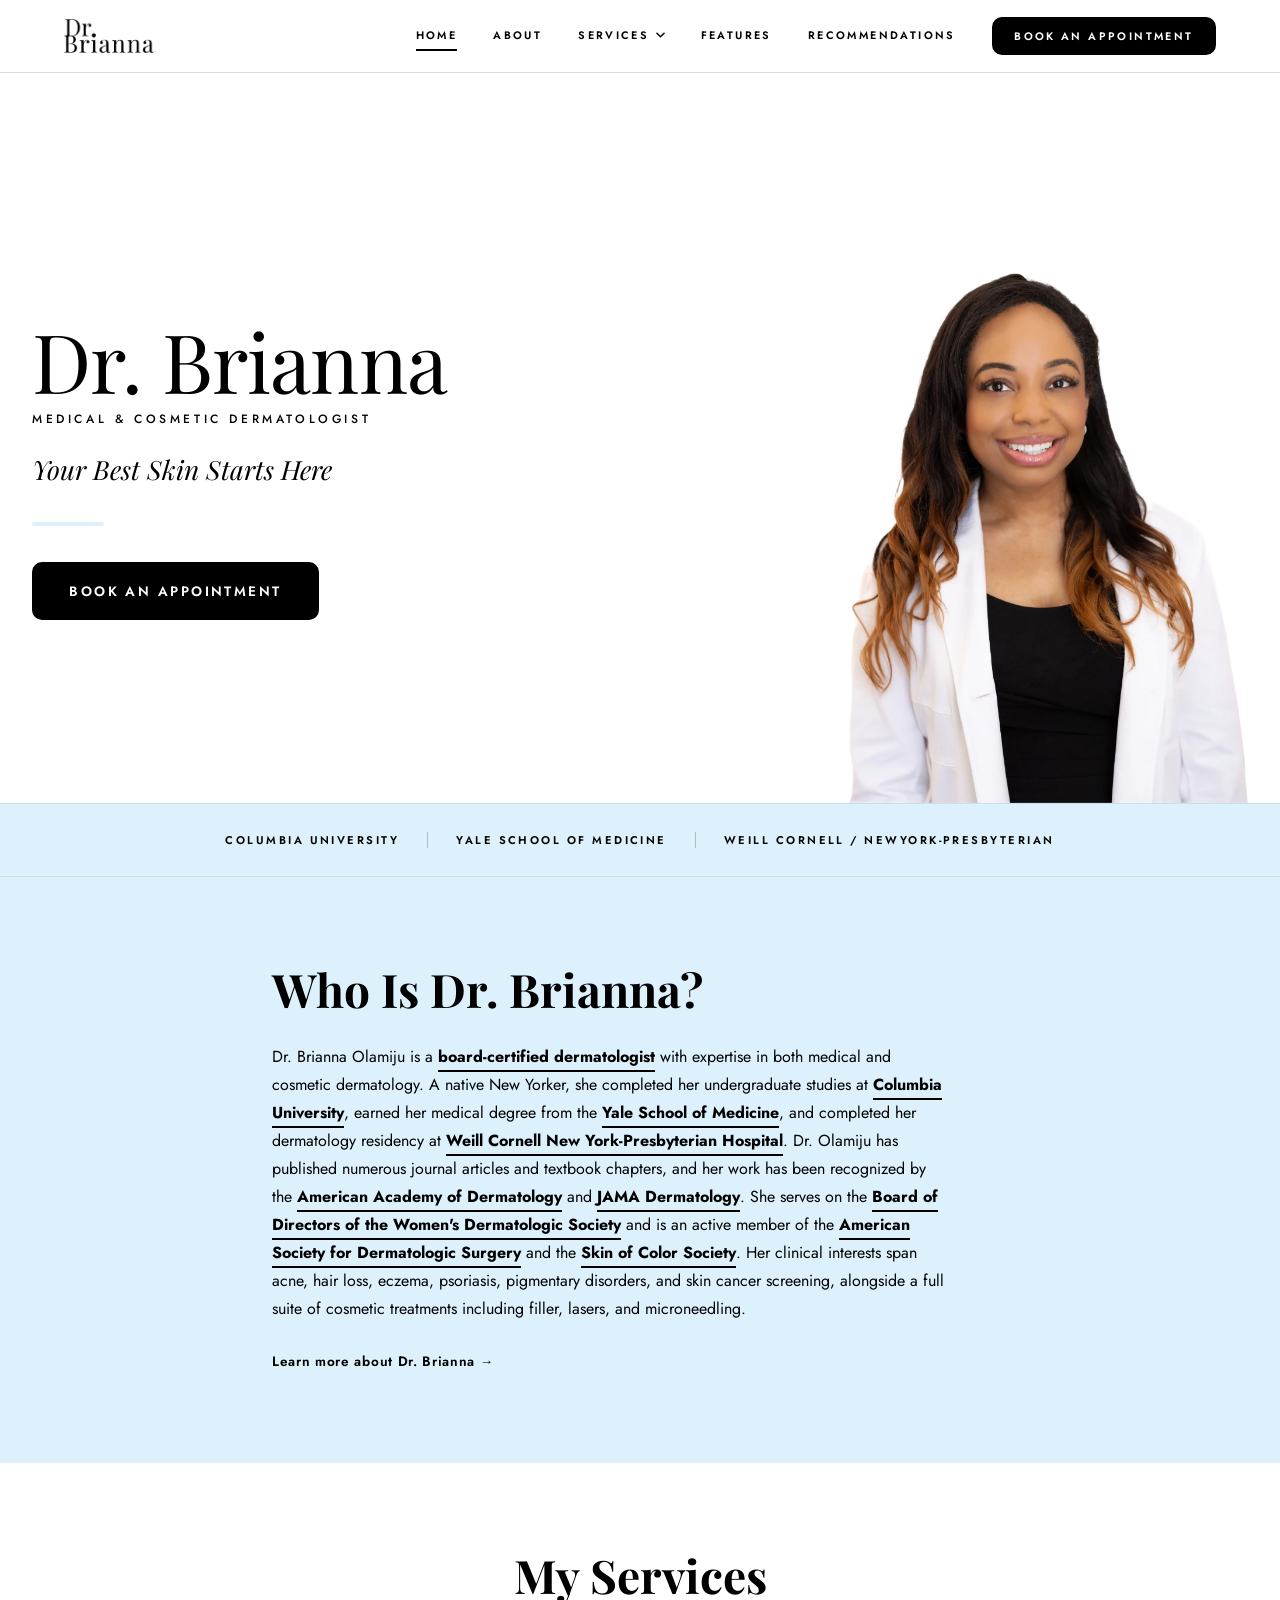
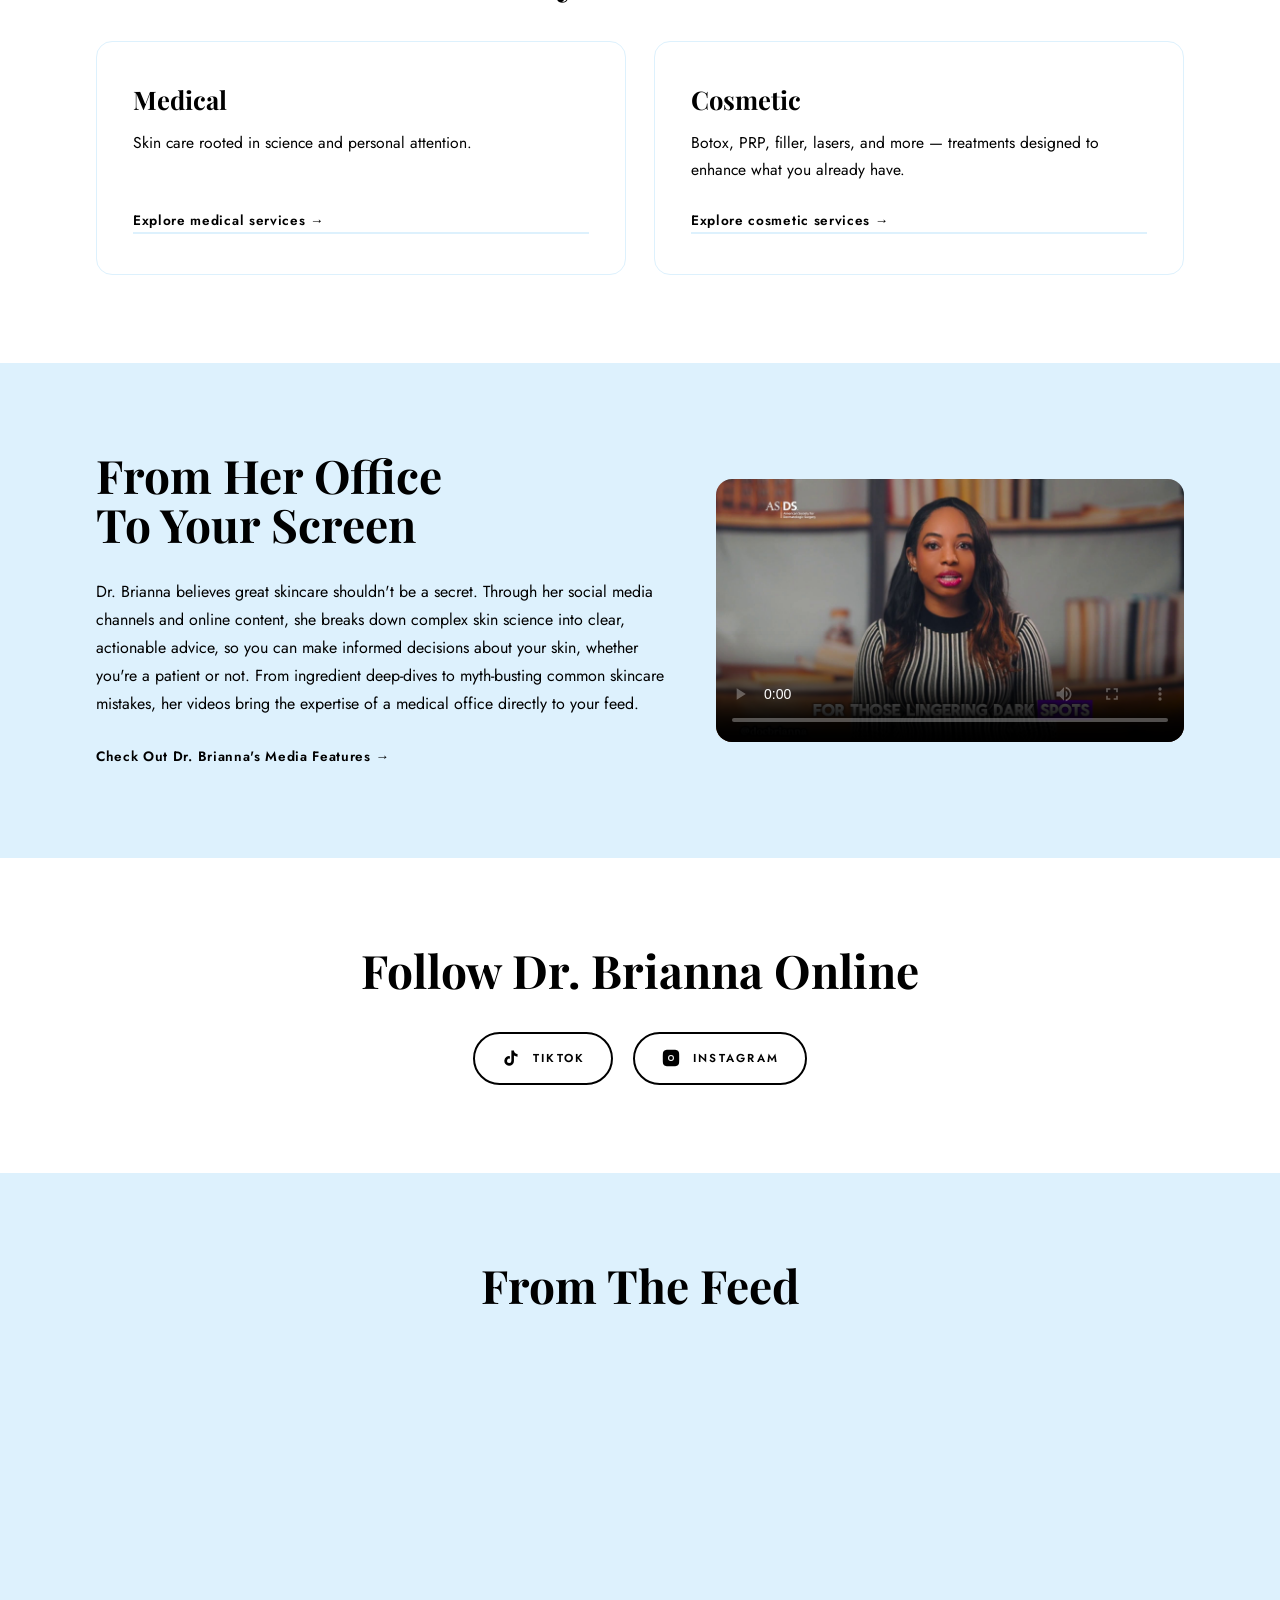
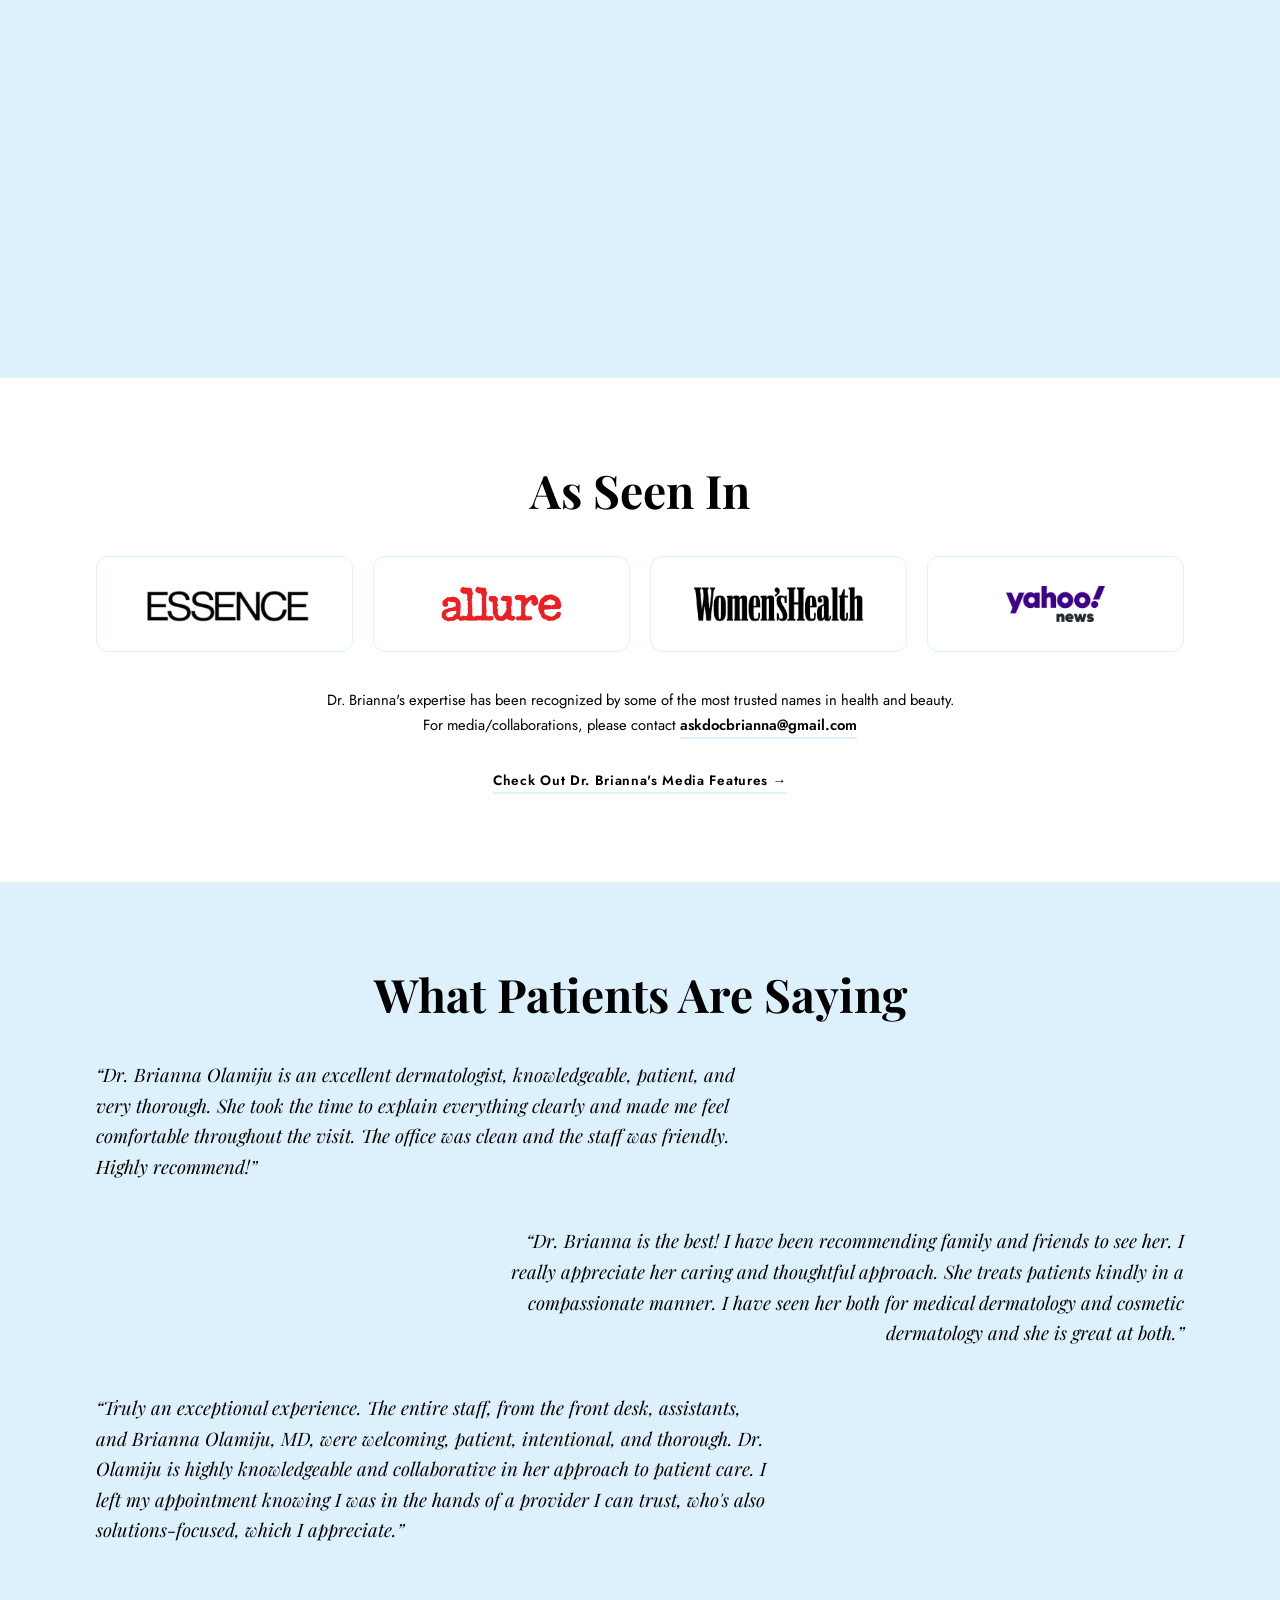
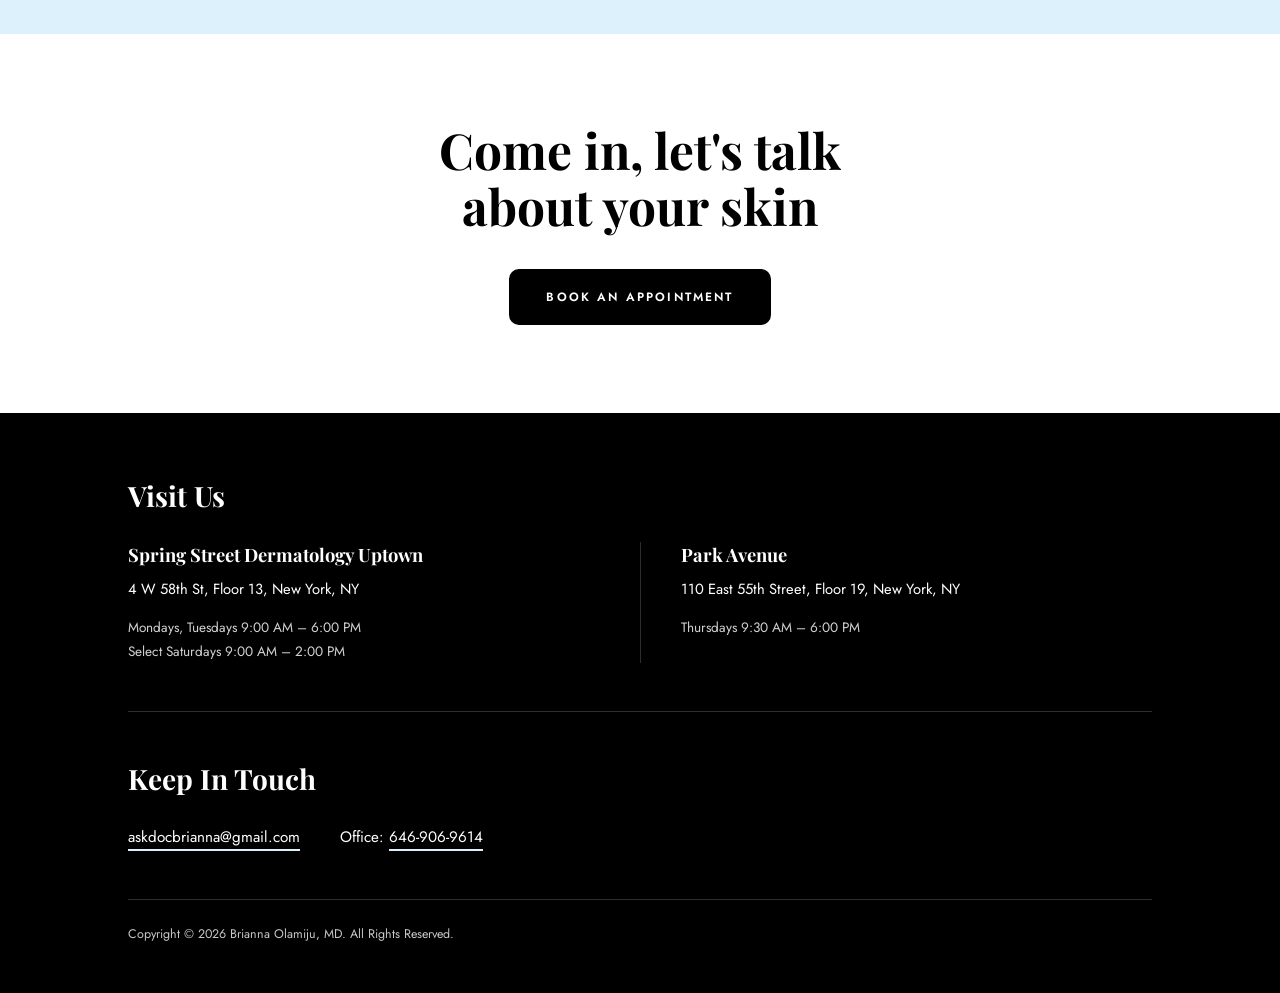
==== commit d50f46d7: "Replace floating credential badge with a full-width trust bar - Remove the floating "Ivy League-Trai" ====
--- a/index.html
+++ b/index.html
@@ -33,13 +33,20 @@
       </div>
       <div class="hero-portrait-wrap">
         <img class="hero-portrait" src="images/dr-brianna-hero.webp" alt="Dr. Brianna Olamiju">
-        <div class="hero-credential-badge">
-          <p class="hero-credential-title">Ivy League&ndash;Trained Dermatologist</p>
-          <p class="hero-credential-schools">Columbia University | Yale School of Medicine | Weill Cornell Medicine / NewYork-Presbyterian</p>
-        </div>
-      </div>
-    </div>
-  </section>
+      </div>
+    </div>
+  </section>
+
+  <!-- Full-width trust bar: the three institutions, flat band, no card -->
+  <div class="credential-strip">
+    <div class="credential-strip-inner">
+      <span class="credential-strip-item">Columbia University</span>
+      <span class="credential-strip-divider" aria-hidden="true"></span>
+      <span class="credential-strip-item">Yale School of Medicine</span>
+      <span class="credential-strip-divider" aria-hidden="true"></span>
+      <span class="credential-strip-item">Weill Cornell / NewYork-Presbyterian</span>
+    </div>
+  </div>
 
   <!-- SECTION 2: WHO IS DR. BRIANNA (tint) -->
   <section class="section section-tint" id="who">
--- a/styles.css
+++ b/styles.css
@@ -547,17 +547,10 @@
 
 /* align-self (not the row's align-items) bottom-docks just this column,
    so the photo's own bottom edge always touches the section's bottom
-   edge while the copy column stays vertically centered beside it.
-   The wrap is sized to hug the photo itself (rather than stretch to the
-   full grid column and flex-align the image inside it) so the credential
-   badge, anchored to the wrap's own corner, always tracks the photo's
-   actual edge — on every breakpoint — instead of drifting once the photo
-   re-centers on narrower screens. */
+   edge while the copy column stays vertically centered beside it. */
 .hero-portrait-wrap {
-  position: relative;
-  width: 100%;
-  max-width: 25rem;
-  margin-left: auto;
+  display: flex;
+  justify-content: flex-end;
   align-self: end;
   opacity: 0;
   animation: fadeIn 1.1s ease forwards;
@@ -567,47 +560,57 @@
 .hero-portrait {
   display: block;
   width: 100%;
+  max-width: 25rem;
   height: auto;
 }
 
-/* Floats over the photo's top-right corner, roughly at shoulder height on
-   a head-and-shoulders crop. Anchored to the wrap (== the photo's own
-   box at every breakpoint), so only the type scales down on mobile. */
-.hero-credential-badge {
-  position: absolute;
-  top: -1.1rem;
-  right: 0;
-  max-width: min(70%, 13.5rem);
-  background: var(--white);
-  border: 1px solid var(--tint);
-  border-radius: 14px;
-  padding: 0.8rem 1rem;
-  text-align: right;
-  box-shadow: var(--shadow);
-  z-index: 5;
-  opacity: 0;
-  animation: fadeIn 1s ease forwards;
-  animation-delay: 0.7s;
-}
-
-.hero-credential-title {
-  font-family: var(--serif);
-  font-weight: 700;
-  font-style: italic;
-  font-size: clamp(0.7rem, 1.6vw, 0.86rem);
-  line-height: 1.25;
-  margin: 0 0 0.35rem;
-  color: var(--black);
-  text-wrap: pretty;
-}
-
-.hero-credential-schools {
-  font-size: clamp(0.52rem, 1vw, 0.6rem);
-  font-weight: 500;
-  letter-spacing: 0.01em;
-  line-height: 1.5;
-  color: var(--black-soft);
-  margin: 0;
+/* ---------- CREDENTIAL STRIP (full-width trust bar under the hero) ---------- */
+
+/* Flat band, edge to edge — no card, no shadow, no border around the
+   whole strip. Hairlines top/bottom only, so it reads as its own band
+   rather than bleeding into the tint section right after it. */
+.credential-strip {
+  background: var(--tint);
+  border-top: 1px solid rgba(0, 0, 0, 0.08);
+  border-bottom: 1px solid rgba(0, 0, 0, 0.08);
+  padding: 1.75rem 2rem;
+}
+
+.credential-strip-inner {
+  max-width: 68rem;
+  margin: 0 auto;
+  display: flex;
+  align-items: center;
+  justify-content: center;
+  flex-wrap: wrap;
+}
+
+/* Same uppercase/letter-spacing treatment as .nav-link — the established
+   sans-serif system, not a new typeface. */
+.credential-strip-item {
+  font-family: var(--sans);
+  font-weight: 600;
+  font-size: 0.7rem;
+  letter-spacing: 0.22em;
+  text-transform: uppercase;
+  color: var(--black);
+  text-align: center;
+}
+
+.credential-strip-divider {
+  width: 1px;
+  height: 1rem;
+  background: rgba(0, 0, 0, 0.22);
+  margin: 0 1.75rem;
+  flex-shrink: 0;
+}
+
+/* Just above the stacking breakpoint, the three names don't quite fit
+   one line at full desktop spacing — tighten rather than let it wrap
+   awkwardly mid-item. */
+@media (min-width: 901px) and (max-width: 1100px) {
+  .credential-strip-item { font-size: 0.62rem; letter-spacing: 0.14em; }
+  .credential-strip-divider { margin: 0 1rem; }
 }
 
 /* ---------- SERVICE CARDS ---------- */
@@ -1222,13 +1225,27 @@
     gap: 2.5rem;
   }
 
-  .hero-portrait-wrap { margin: 0 auto; max-width: 18rem; }
-
-  .hero-credential-badge {
-    top: -0.9rem;
-    max-width: min(75%, 11rem);
-    padding: 0.65rem 0.8rem;
-    border-radius: 12px;
+  .hero-portrait-wrap { justify-content: center; }
+
+  .hero-portrait { max-width: 18rem; }
+
+  /* stacked, centered; dividers rotate from vertical bars to thin
+     horizontal rules between lines rather than disappearing. Shares the
+     hero's own 900px breakpoint rather than the usual 768px one — the
+     three institution names don't fit on one line below that width, and
+     switching in step with the hero avoids an in-between zone where the
+     row would wrap mid-item. */
+  .credential-strip { padding: 1.5rem 1.5rem; }
+
+  .credential-strip-inner {
+    flex-direction: column;
+    gap: 0.85rem;
+  }
+
+  .credential-strip-divider {
+    width: 2rem;
+    height: 1px;
+    margin: 0;
   }
 
   .card-grid { grid-template-columns: minmax(0, 1fr); }
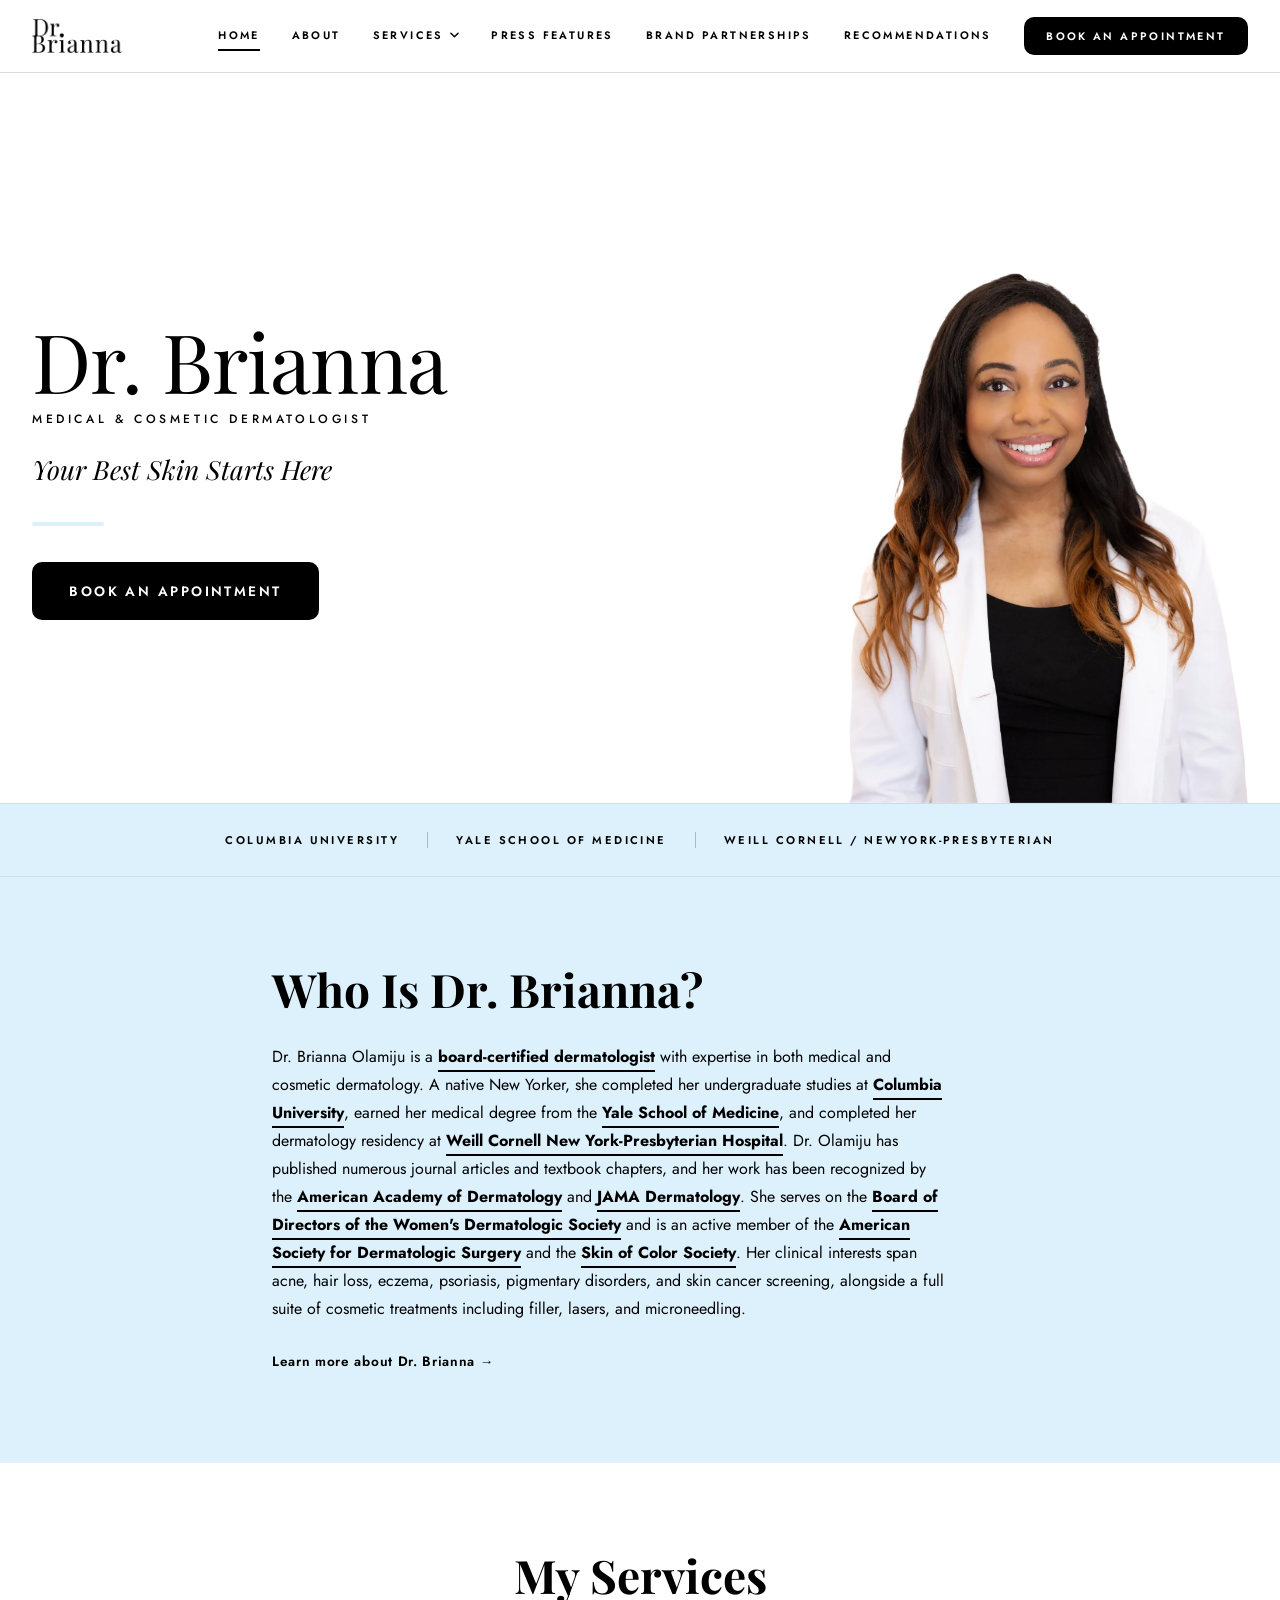
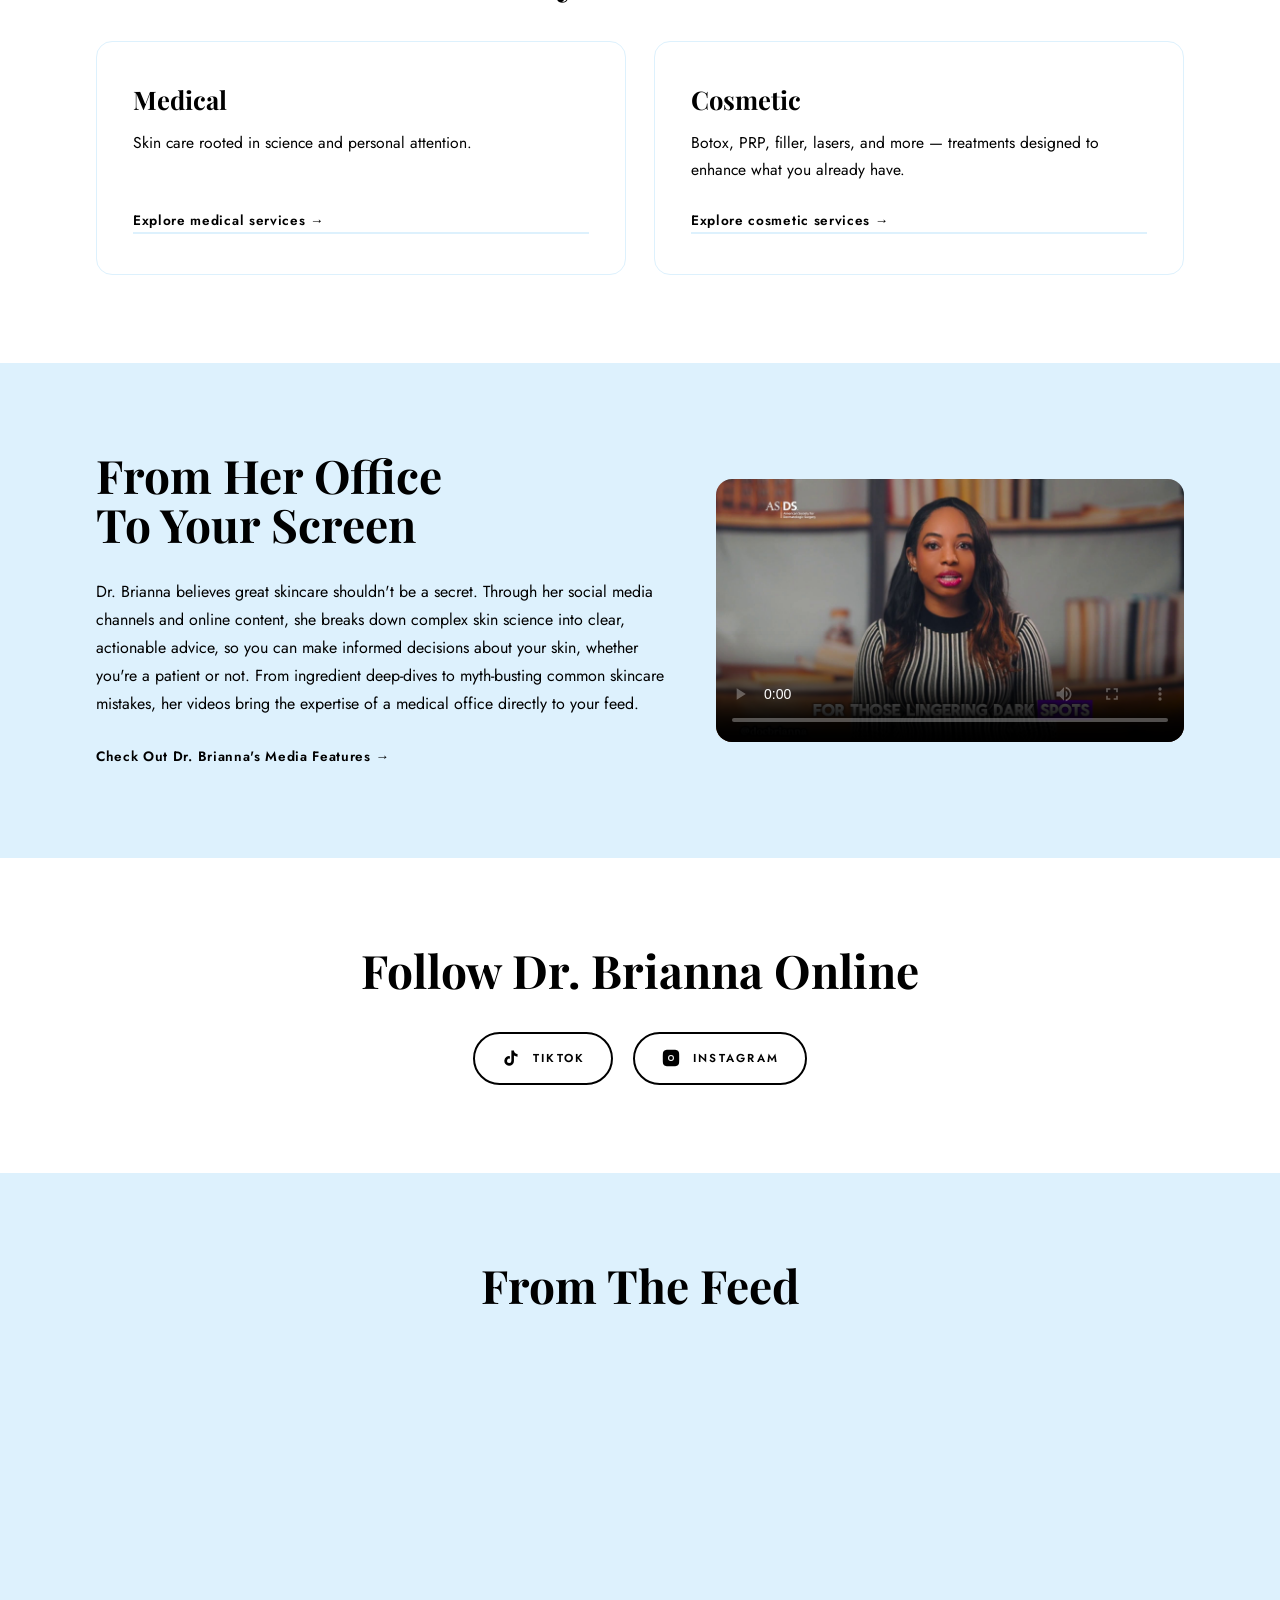
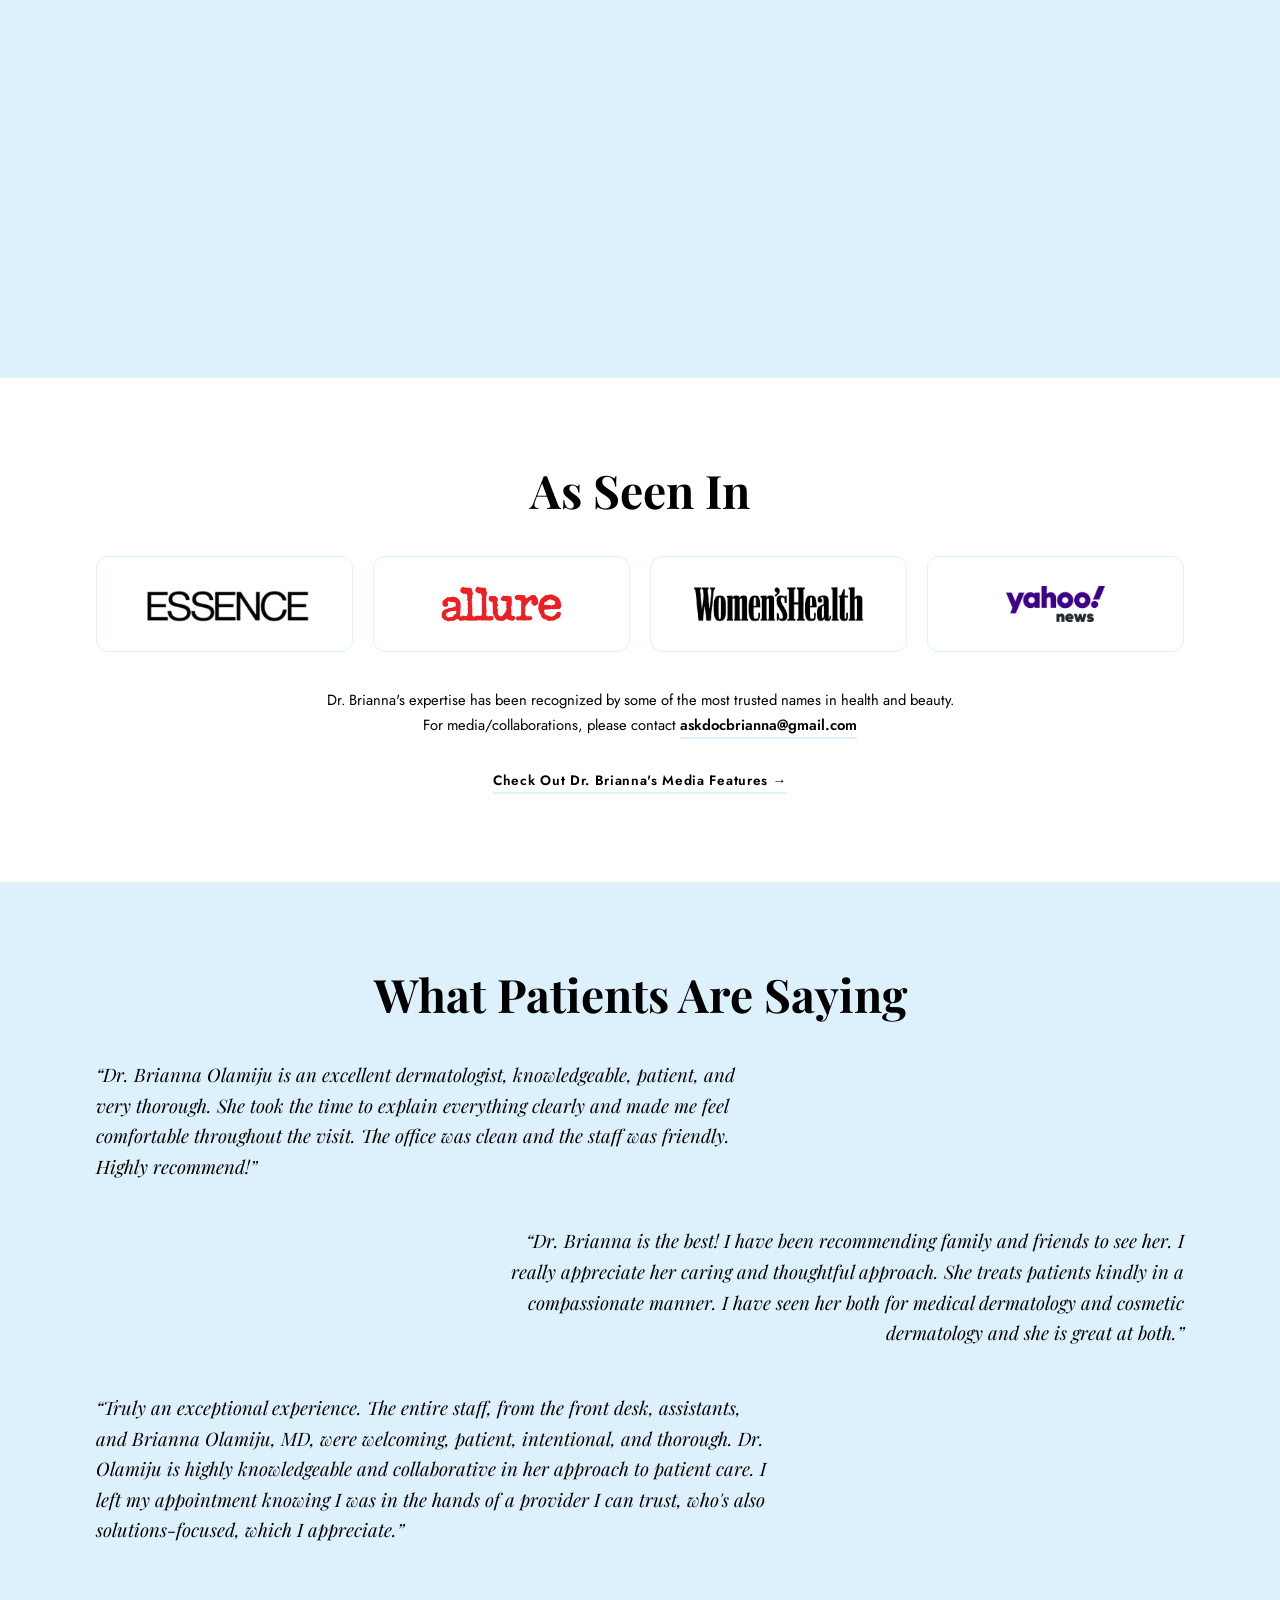
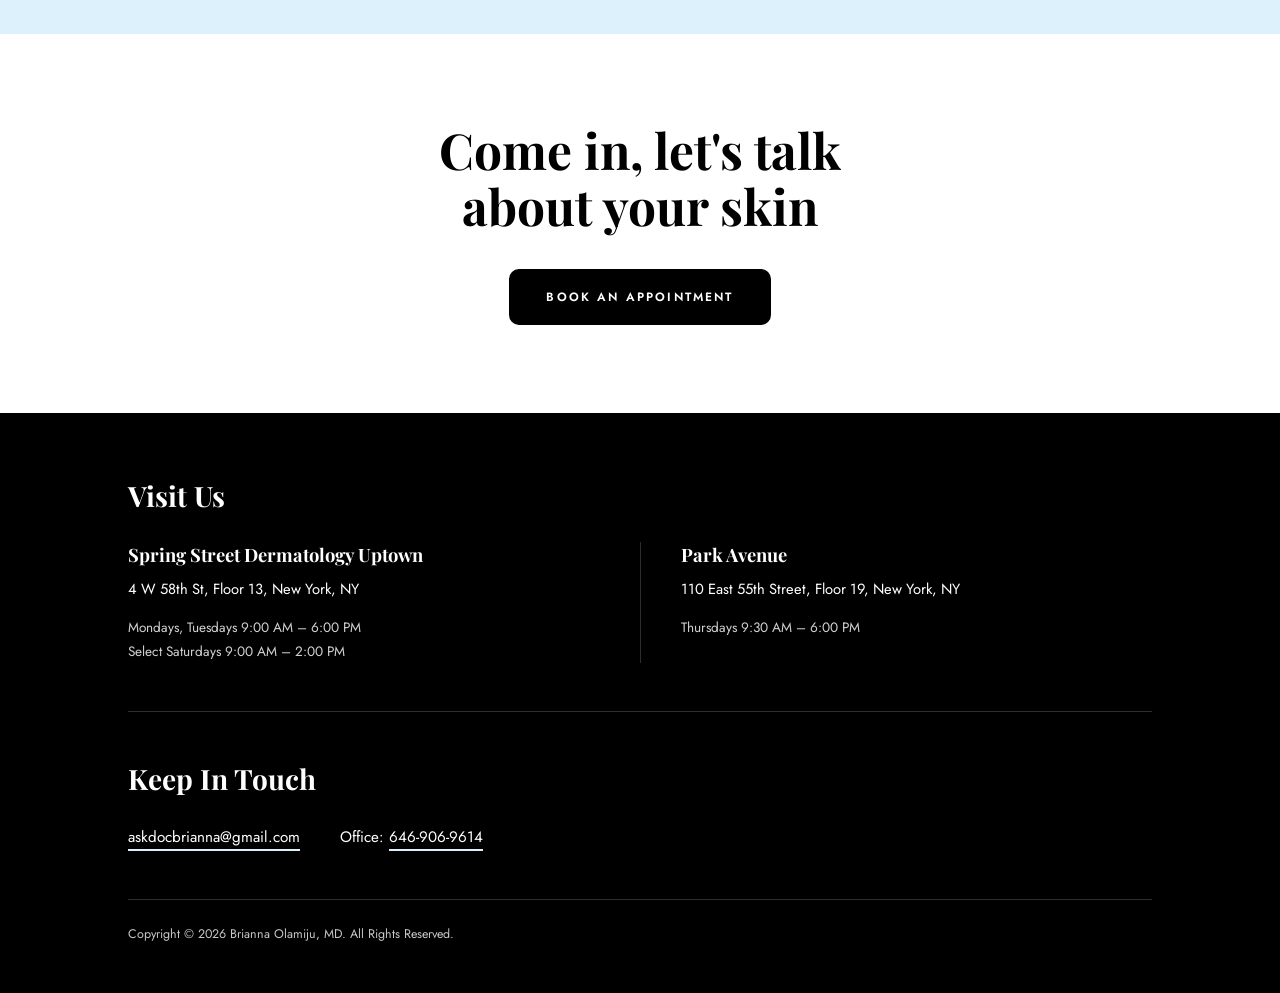
==== commit 0d9ae844: "Add last name to homepage title, make As Seen In logos clickable - Homepage <title> now reads "Dr. B" ====
--- a/index.html
+++ b/index.html
@@ -3,7 +3,7 @@
 <head>
 <meta charset="UTF-8">
 <meta name="viewport" content="width=device-width, initial-scale=1.0">
-<title>Dr. Brianna | Medical &amp; Cosmetic Dermatologist in New York City</title>
+<title>Dr. Brianna Olamiju | Medical &amp; Cosmetic Dermatologist in New York City</title>
 <meta name="description" content="Dr. Brianna Olamiju is a board-certified medical and cosmetic dermatologist in New York City. Your best skin starts here.">
 <link rel="icon" href="assets/favicon.ico" sizes="any">
 <link rel="icon" type="image/png" sizes="16x16" href="assets/favicon-16.png">
@@ -154,10 +154,10 @@
       <h2 class="section-heading section-heading-center">As Seen In</h2>
 
       <div class="logo-row">
-        <div class="logo-box"><img src="images/essence-logo.webp" alt="Essence"></div>
-        <div class="logo-box"><img src="images/allure-logo.webp" alt="Allure"></div>
-        <div class="logo-box"><img src="images/womens-health-logo.webp" alt="Women's Health"></div>
-        <div class="logo-box"><img src="images/yahoo-news-logo.webp" alt="Yahoo News"></div>
+        <a class="logo-box" href="https://www.essence.com/beauty/menopause-changes-beauty-routine-skin-hair-nails-black-women" target="_blank" rel="noopener noreferrer"><img src="images/essence-logo.webp" alt="Essence"></a>
+        <a class="logo-box" href="https://www.allure.com/story/best-drugstore-body-washes" target="_blank" rel="noopener noreferrer"><img src="images/allure-logo.webp" alt="Allure"></a>
+        <a class="logo-box" href="https://www.womenshealthmag.com/beauty/a71241941/heating-pad-skin-damage/" target="_blank" rel="noopener noreferrer"><img src="images/womens-health-logo.webp" alt="Women's Health"></a>
+        <a class="logo-box" href="https://shopping.yahoo.com/beauty/skincare/article/the-14-bath-products-the-girls-of-showertok-cant-get-enough-of-210952874.html" target="_blank" rel="noopener noreferrer"><img src="images/yahoo-news-logo.webp" alt="Yahoo News"></a>
       </div>
 
       <p class="media-contact">
--- a/styles.css
+++ b/styles.css
@@ -87,15 +87,6 @@
 
 .section-inner-narrow {
   max-width: 46rem;
-}
-
-.eyebrow {
-  text-transform: uppercase;
-  letter-spacing: 0.35em;
-  font-size: 0.7rem;
-  color: var(--black-soft);
-  font-weight: 600;
-  margin: 0 0 1.25rem;
 }
 
 .section-heading {
@@ -187,7 +178,7 @@
 }
 
 .topnav-inner {
-  max-width: 76rem;
+  max-width: 82rem;
   margin: 0 auto;
   min-height: var(--nav-h);
   padding: 0 2rem;
@@ -211,7 +202,7 @@
 .nav-links {
   display: flex;
   align-items: center;
-  gap: 2.25rem;
+  gap: 2rem;
   margin-left: auto;
 }
 
@@ -772,9 +763,20 @@
   margin: 2.5rem 0 2.25rem;
 }
 
-/* the features page carries six outlets rather than four, so it gets its
-   own column count at each breakpoint below instead of .logo-row's */
-.logo-row-6 { grid-template-columns: repeat(3, minmax(0, 1fr)); }
+/* The features page carries a variable number of outlets (currently
+   seven), so unlike .logo-row's fixed 4-item grid, this is flexbox with
+   justify-content:center — a wrapped incomplete last row centers itself
+   automatically instead of leaving a lone logo stranded on the left. */
+.logo-row-6 {
+  display: flex;
+  flex-wrap: wrap;
+  justify-content: center;
+}
+
+.logo-row-6 .logo-box {
+  flex: 0 0 calc((100% - 2 * 1.25rem) / 3);
+  max-width: calc((100% - 2 * 1.25rem) / 3);
+}
 
 .logo-box {
   display: flex;
@@ -859,15 +861,6 @@
   text-wrap: pretty;
 }
 
-.quote-attribution {
-  margin-top: 1rem;
-  font-size: 0.72rem;
-  letter-spacing: 0.2em;
-  text-transform: uppercase;
-  font-weight: 600;
-  color: var(--black-soft);
-}
-
 /* ---------- CLOSING CTA ---------- */
 
 .cta-section { text-align: center; }
@@ -1077,6 +1070,81 @@
   color: var(--black-soft);
 }
 
+/* ---------- BRAND PARTNERSHIPS PAGE ---------- */
+
+/* Flexbox rather than grid: with justify-content:center, a wrapped
+   incomplete last line (5 tiles / 3 columns leaves 2 on the final row)
+   centers itself automatically — grid has no equivalent for that without
+   extra markup or nth-child hacks. */
+.brand-grid {
+  display: flex;
+  flex-wrap: wrap;
+  justify-content: center;
+  gap: 3rem 2rem;
+}
+
+.brand-tile {
+  display: flex;
+  flex-direction: column;
+  align-items: center;
+  gap: 1.1rem;
+  flex: 0 0 calc((100% - 4rem) / 3);
+  max-width: calc((100% - 4rem) / 3);
+}
+
+/* Light tint placeholder behind the embed — Instagram's own blockquote
+   already carries a native loading skeleton (the grey placeholder blocks
+   baked into its markup) that paints immediately, so this is only ever
+   visible for an instant before that, and again fills the gap in height
+   between that skeleton and the real iframe embed.js swaps in. */
+.brand-embed-wrap {
+  width: 100%;
+  max-width: 540px;
+  min-height: 590px;
+  background: var(--tint);
+  border-radius: 12px;
+  overflow: hidden;
+}
+
+/* Instagram hard-codes min-width:326px inline (on both the placeholder
+   blockquote and the iframe that replaces it), which is wider than the
+   content column on ~360px phones and clips the card's right edge. */
+.brand-embed-wrap .instagram-media { min-width: 0 !important; }
+
+/* The brand's own logo, above the embed rather than below. The wrap is a
+   fixed-height box (not the image itself) so every tile reserves the same
+   vertical space here regardless of that brand's own logo proportions —
+   a short wide wordmark and a tall stacked lockup both center within it,
+   which keeps every row's embeds starting at the same height instead of
+   drifting down under whichever logo happens to render tallest. */
+.brand-tile-logo-wrap {
+  display: flex;
+  align-items: center;
+  justify-content: center;
+  width: 100%;
+  height: 1.65rem;
+}
+
+.brand-tile-logo {
+  display: block;
+  max-height: 100%;
+  max-width: 100%;
+  width: auto;
+  height: auto;
+}
+
+@media (max-width: 900px) {
+  .brand-tile {
+    flex-basis: calc((100% - 2rem) / 2);
+    max-width: calc((100% - 2rem) / 2);
+  }
+}
+
+@media (max-width: 768px) {
+  .brand-tile { flex-basis: 100%; max-width: 100%; }
+  .brand-tile-logo-wrap { height: 2.1rem; }
+}
+
 /* ---------- SITE FOOTER (persistent, injected by script.js) ---------- */
 
 .site-footer {
@@ -1250,8 +1318,12 @@
 
   .card-grid { grid-template-columns: minmax(0, 1fr); }
 
-  .logo-row,
-  .logo-row-6 { grid-template-columns: repeat(2, minmax(0, 1fr)); }
+  .logo-row { grid-template-columns: repeat(2, minmax(0, 1fr)); }
+
+  .logo-row-6 .logo-box {
+    flex-basis: calc((100% - 1.25rem) / 2);
+    max-width: calc((100% - 1.25rem) / 2);
+  }
 
   /* stacked, with the divider moving from the side to between them */
   .locations { grid-template-columns: minmax(0, 1fr); }
@@ -1313,7 +1385,7 @@
 }
 
 @media (max-width: 480px) {
-  .logo-row,
-  .logo-row-6 { grid-template-columns: minmax(0, 1fr); }
+  .logo-row { grid-template-columns: minmax(0, 1fr); }
+  .logo-row-6 .logo-box { flex-basis: 100%; max-width: 100%; }
   .footer-contact { gap: 0.5rem; flex-direction: column; }
 }
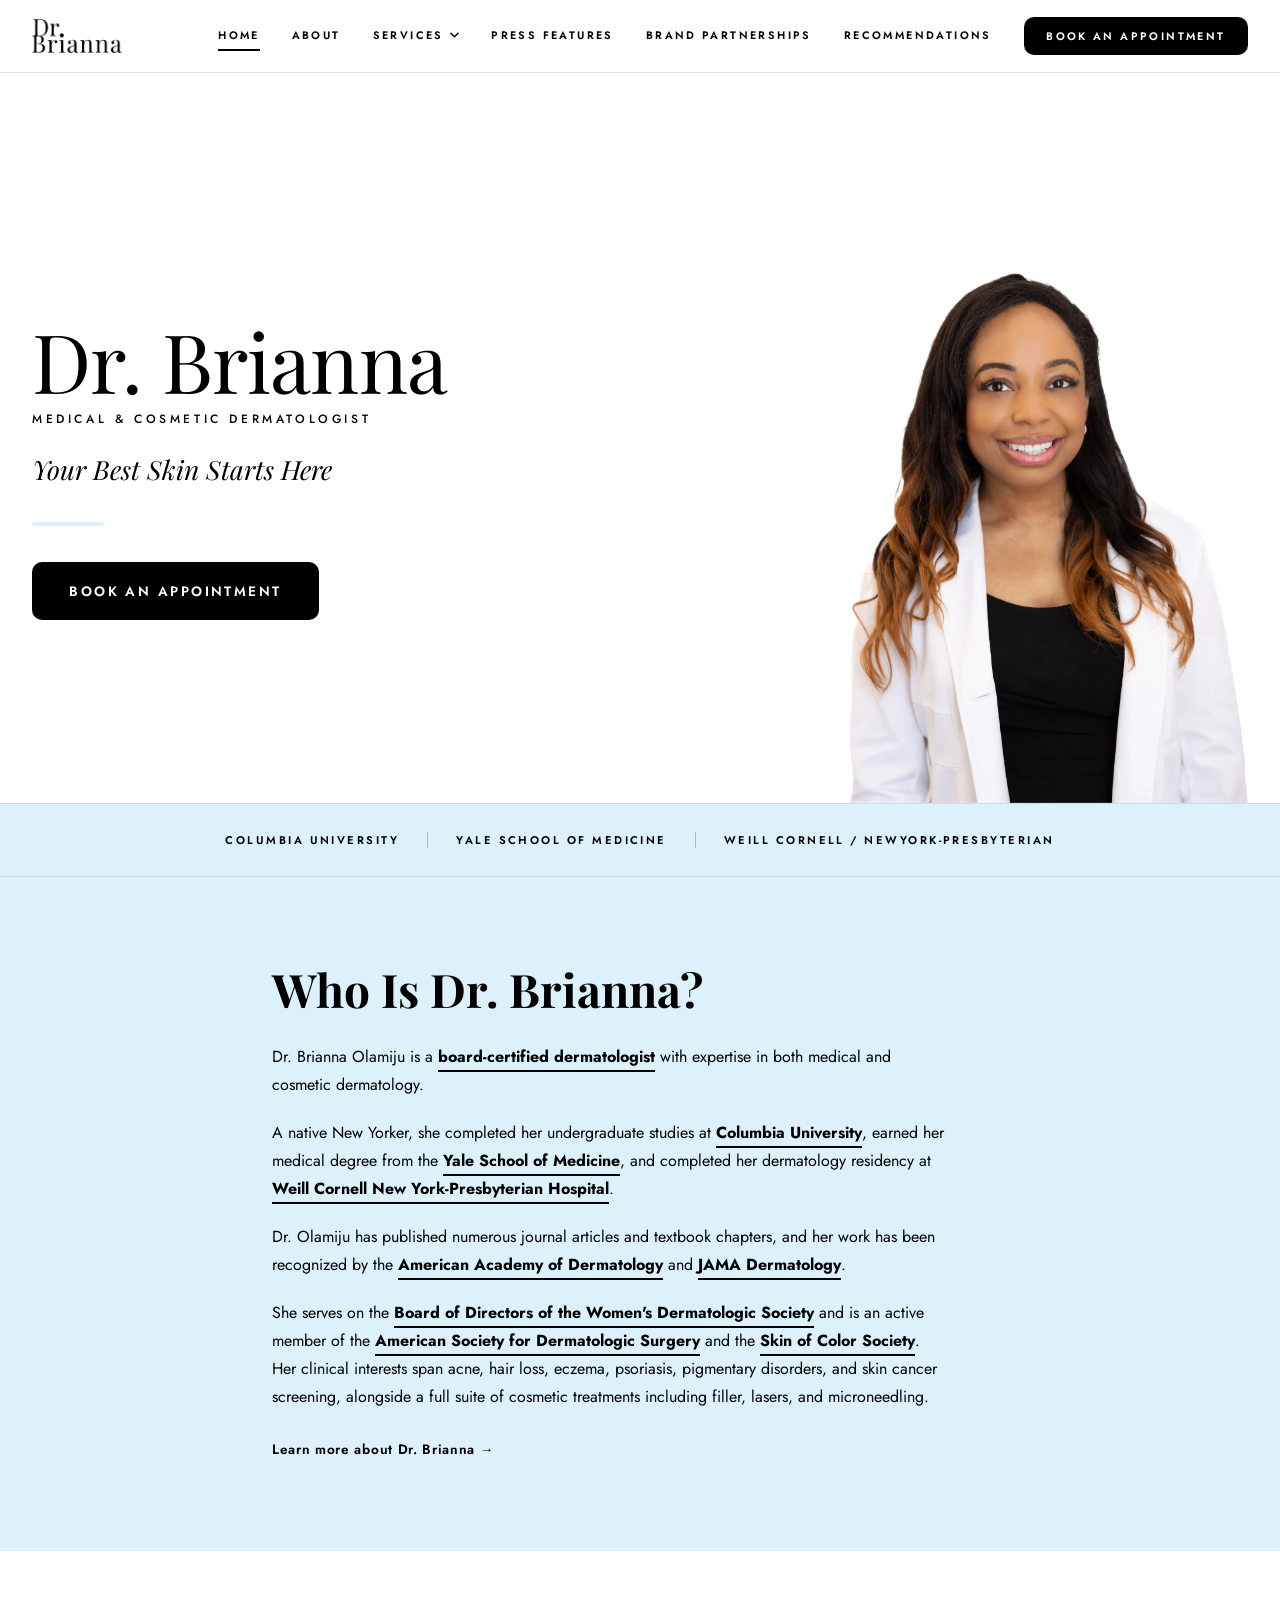
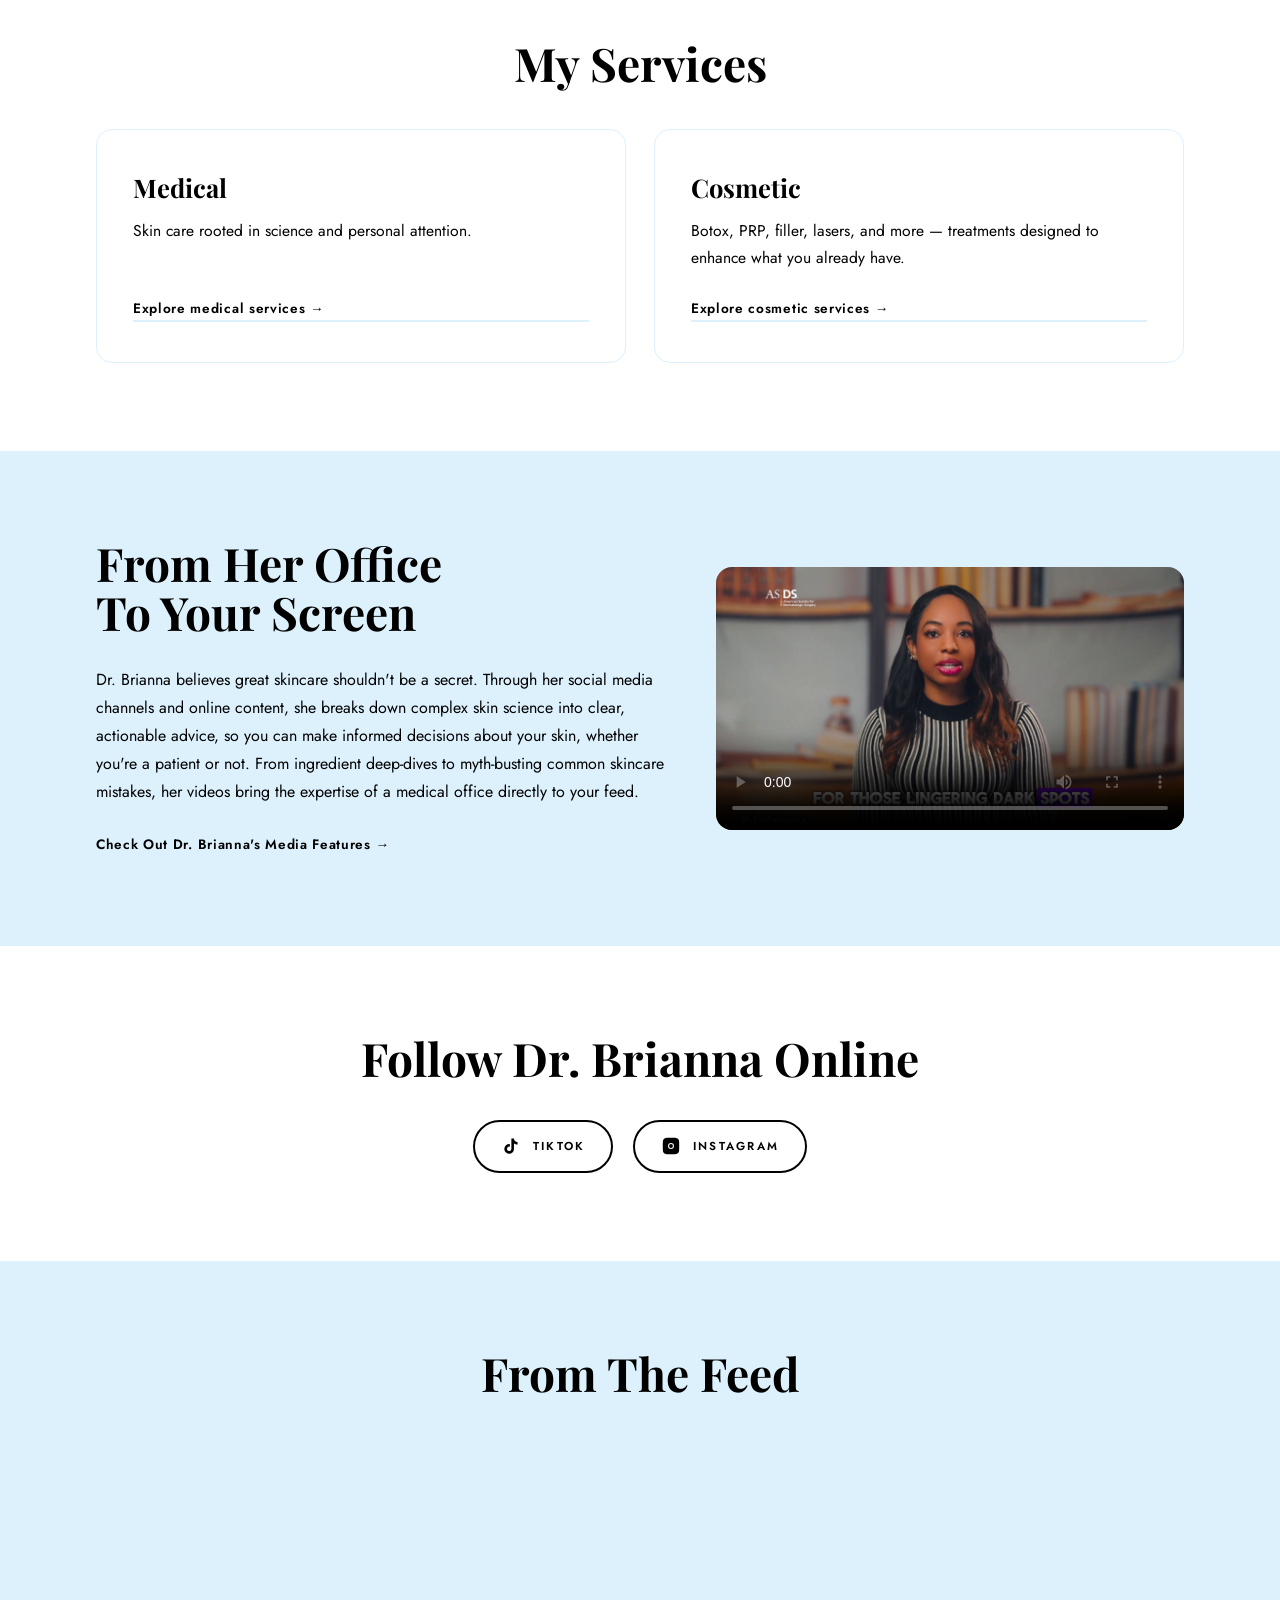
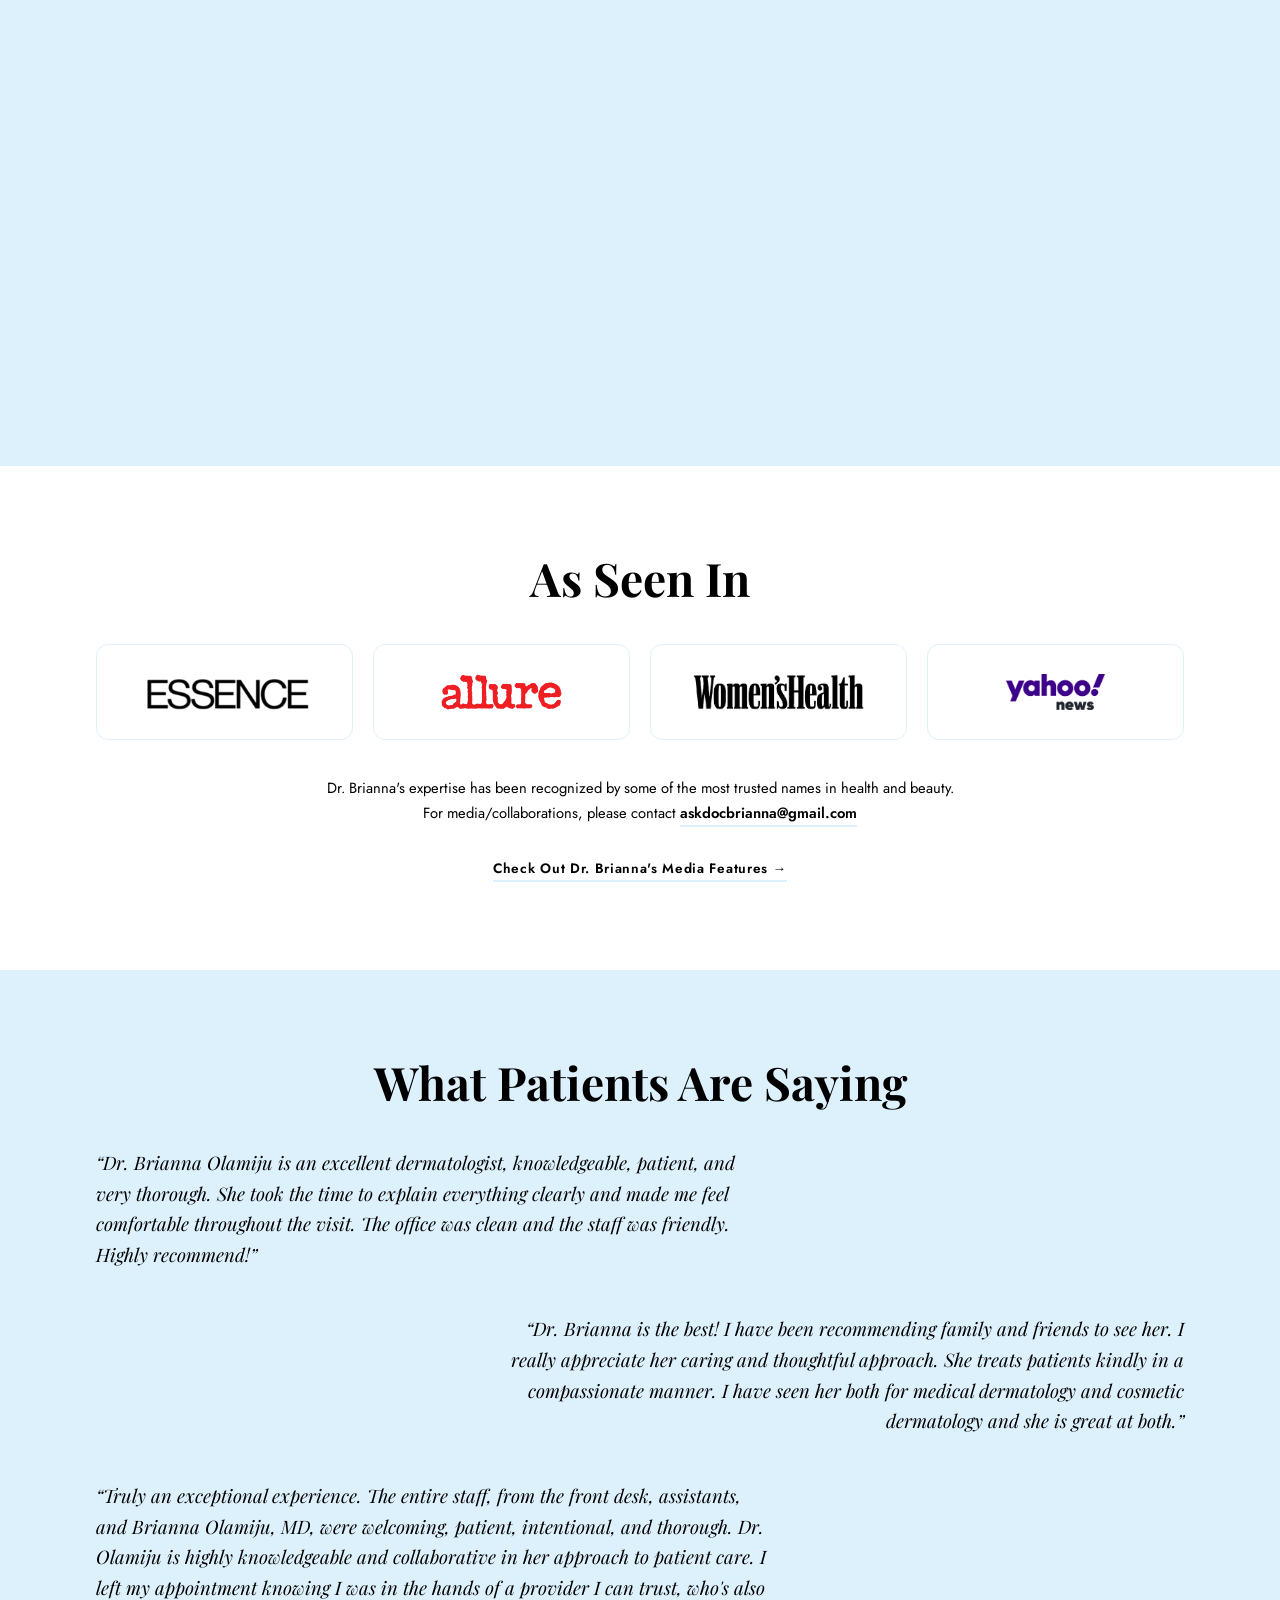
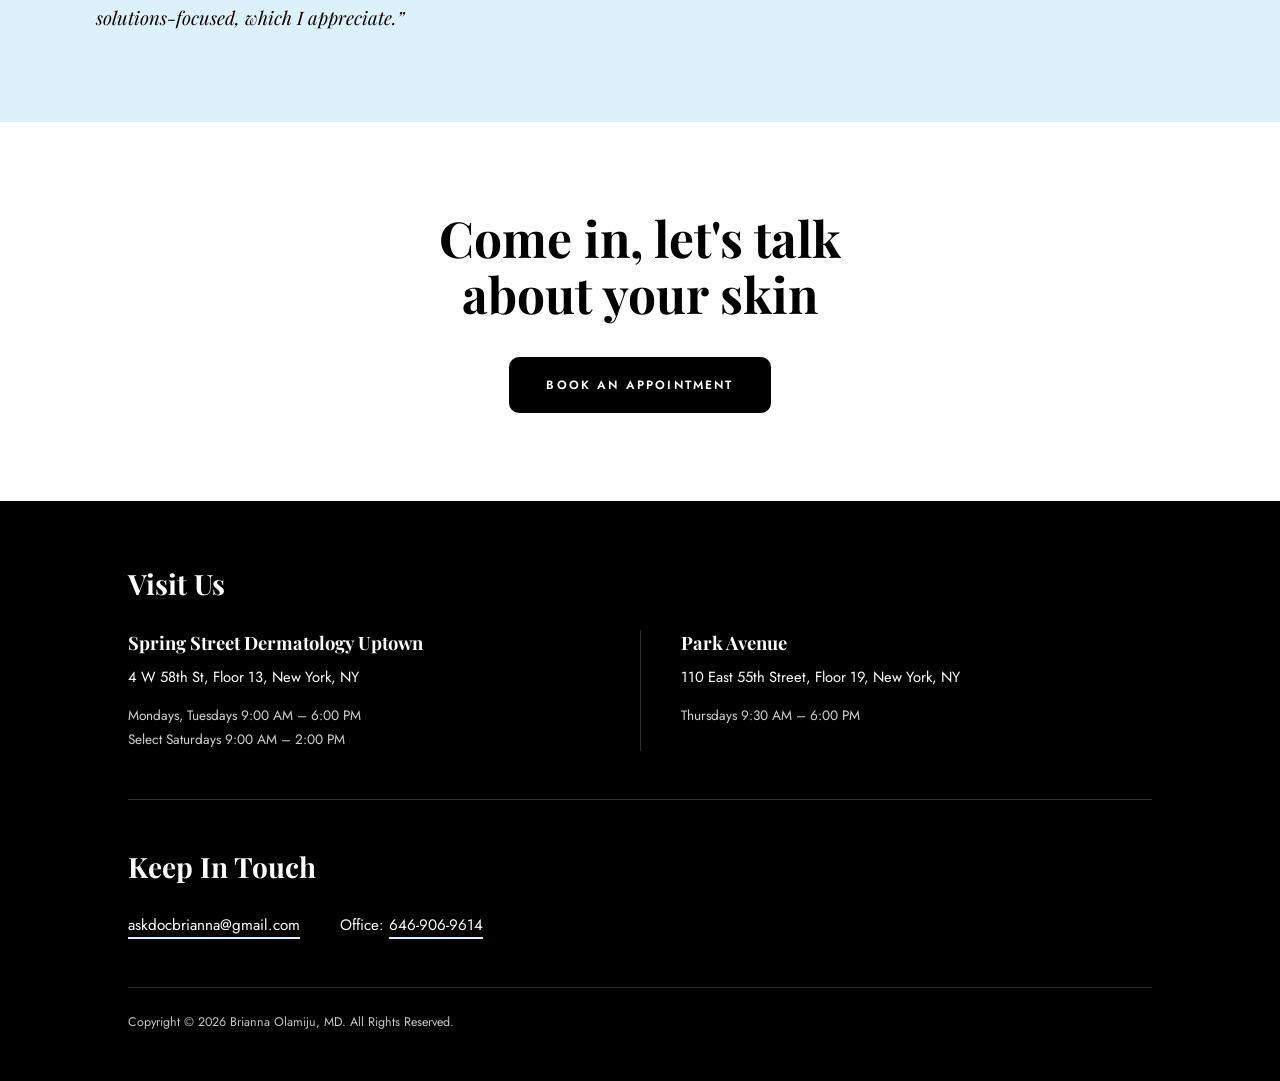
==== commit 48df47a7: "Break "Who Is Dr. Brianna" bio into four paragraphs Split the single paragraph before "A native New " ====
--- a/index.html
+++ b/index.html
@@ -54,13 +54,22 @@
       <h2 class="section-heading">Who Is Dr. Brianna?</h2>
       <p class="body-text">
         Dr. Brianna Olamiju is a <span class="credential">board-certified dermatologist</span> with expertise in
-        both medical and cosmetic dermatology. A native New Yorker, she completed
+        both medical and cosmetic dermatology.
+      </p>
+      <p class="body-text">
+        A native New Yorker, she completed
         her undergraduate studies at <span class="credential">Columbia University</span>, earned her medical degree
         from the <span class="credential">Yale School of Medicine</span>, and completed her dermatology residency at
-        <span class="credential">Weill Cornell New York-Presbyterian Hospital</span>. Dr. Olamiju has published
+        <span class="credential">Weill Cornell New York-Presbyterian Hospital</span>.
+      </p>
+      <p class="body-text">
+        Dr. Olamiju has published
         numerous journal articles and textbook chapters, and her work has been
         recognized by the <span class="credential">American Academy of Dermatology</span> and
-        <span class="credential">JAMA Dermatology</span>. She
+        <span class="credential">JAMA Dermatology</span>.
+      </p>
+      <p class="body-text">
+        She
         serves on the <span class="credential">Board of Directors of the Women's Dermatologic Society</span> and is
         an active member of the <span class="credential">American Society for Dermatologic Surgery</span> and the
         <span class="credential">Skin of Color Society</span>. Her clinical interests span acne, hair loss, eczema,
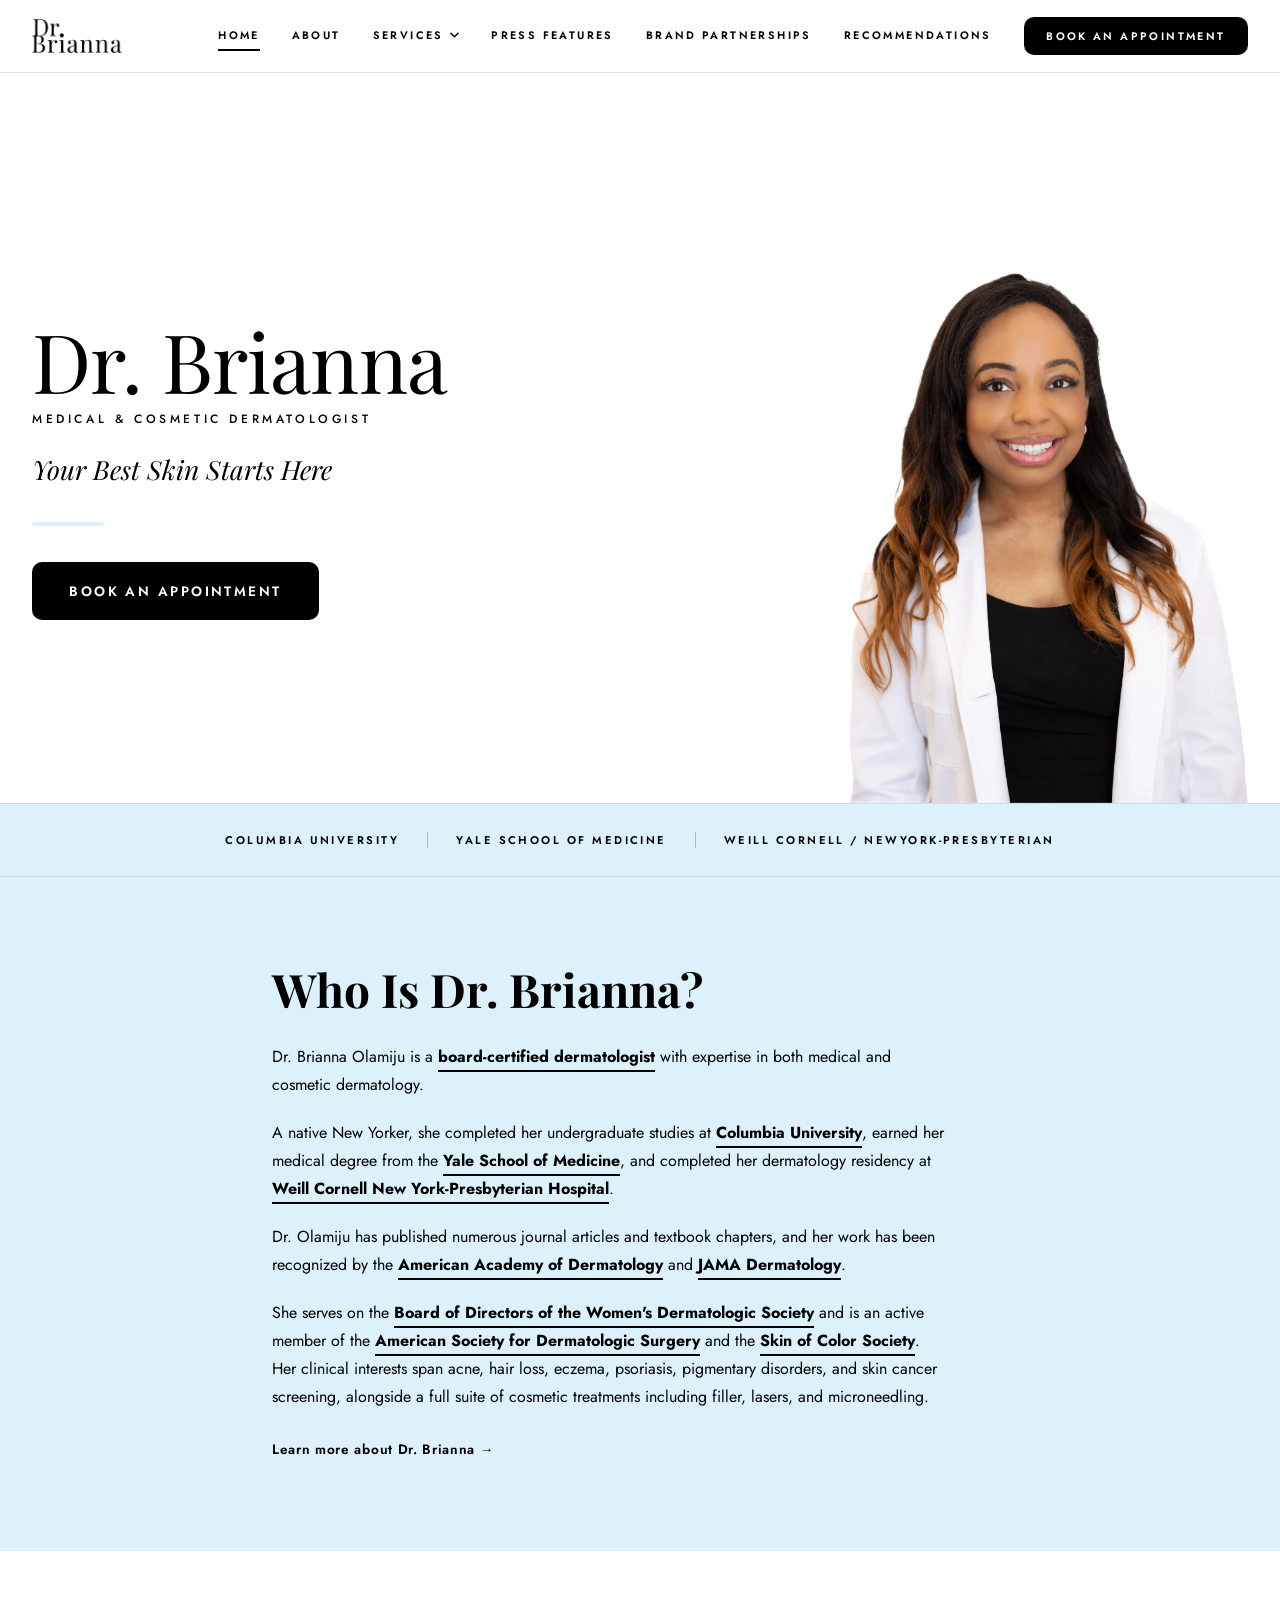
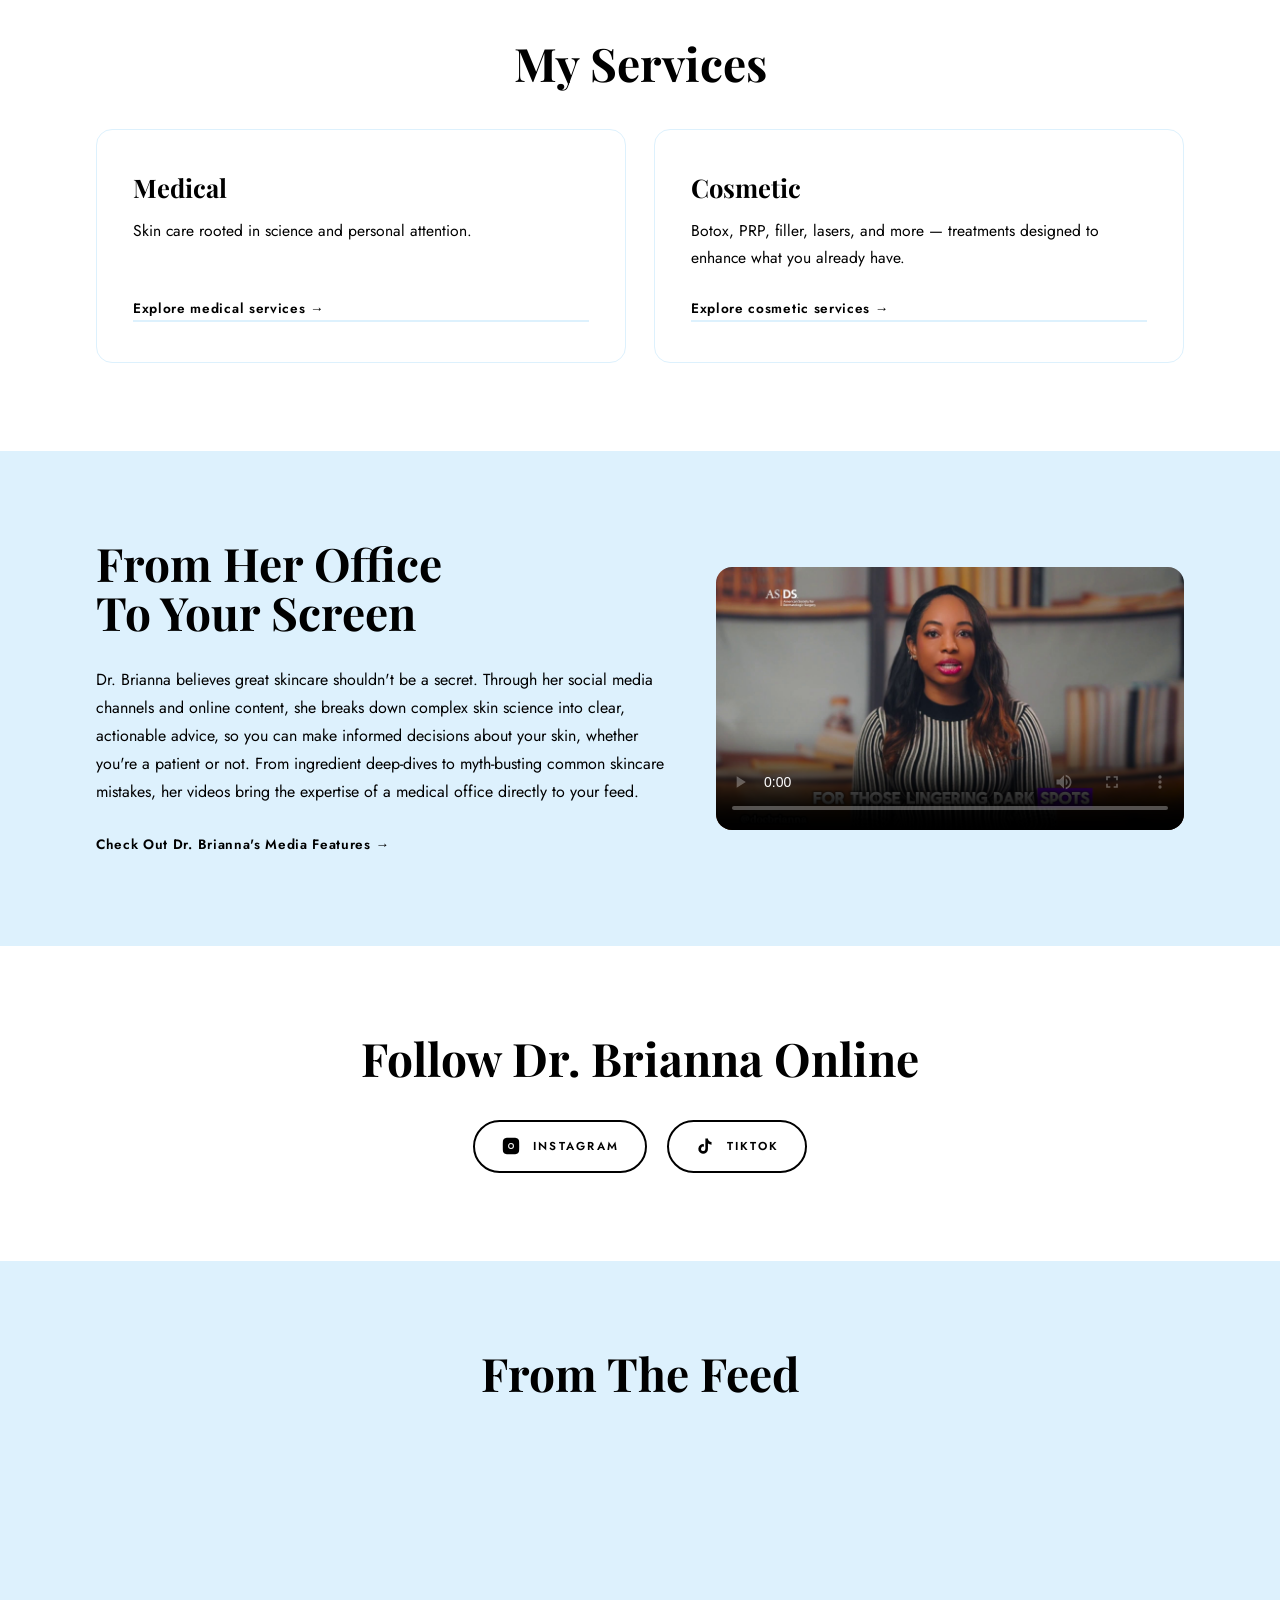
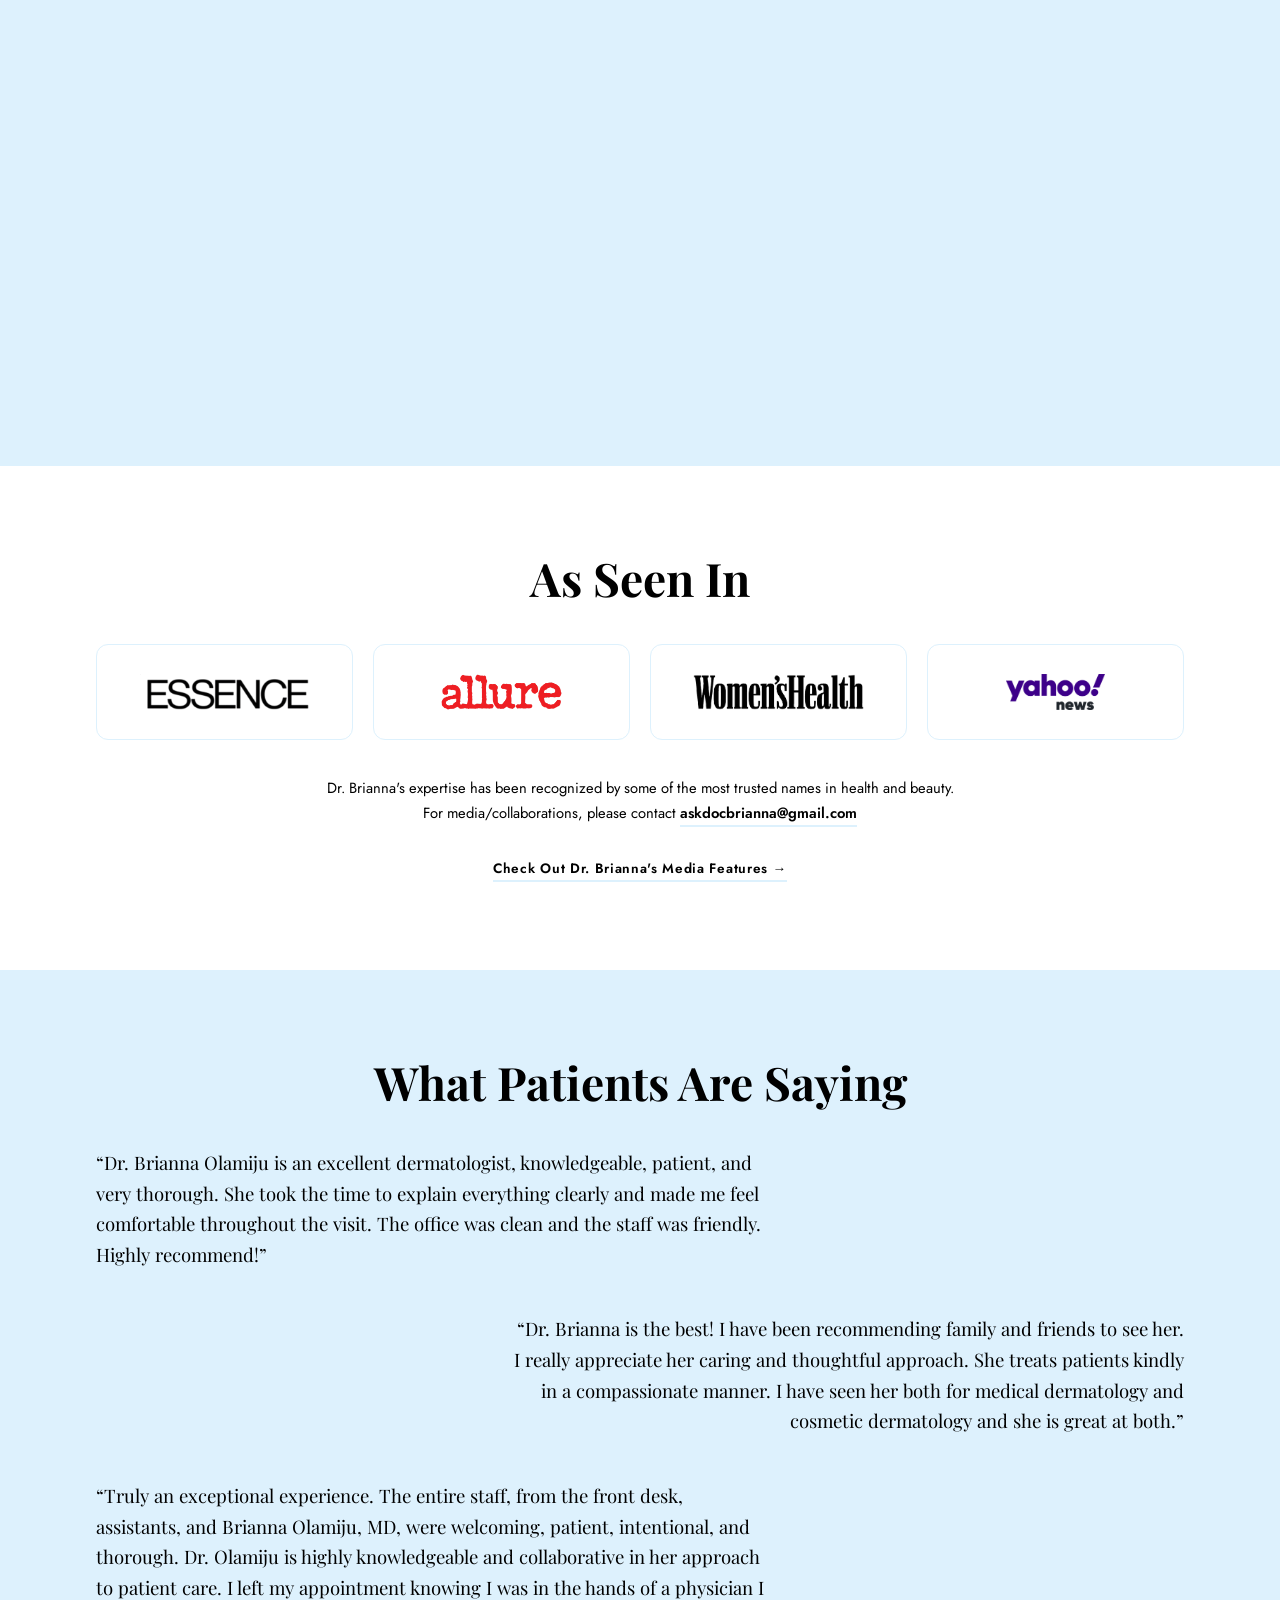
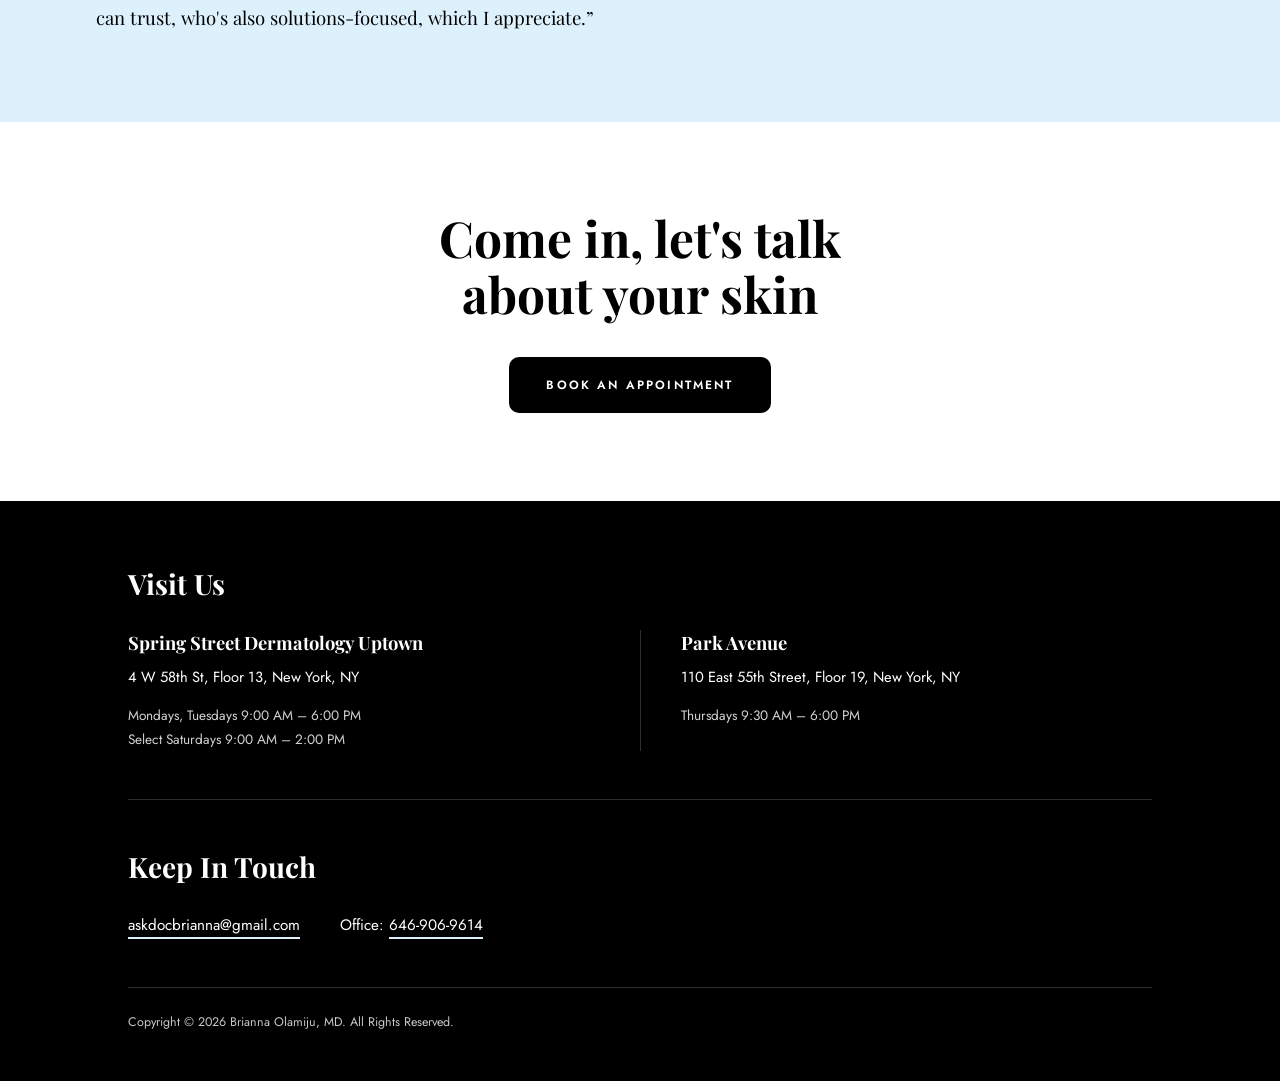
==== commit f0b138ef: "Swap EltaMD reel, add Revision Skincare, and five homepage/site tweaks - Brand Partnerships: replace" ====
--- a/index.html
+++ b/index.html
@@ -131,14 +131,14 @@
       <h2 class="section-heading section-heading-center">Follow Dr. Brianna Online</h2>
 
       <div class="social-row">
+        <a class="social-link" href="https://www.instagram.com/docbrianna/?hl=en" target="_blank" rel="noopener noreferrer">
+          <svg viewBox="0 0 24 24" aria-hidden="true"><path d="M12 2.16c3.2 0 3.58.01 4.85.07 1.17.05 1.8.25 2.23.41.56.22.96.48 1.38.9.42.42.68.82.9 1.38.16.42.36 1.06.41 2.23.06 1.27.07 1.65.07 4.85s-.01 3.58-.07 4.85c-.05 1.17-.25 1.8-.41 2.23-.22.56-.48.96-.9 1.38-.42.42-.82.68-1.38.9-.42.16-1.06.36-2.23.41-1.27.06-1.65.07-4.85.07s-3.58-.01-4.85-.07c-1.17-.05-1.8-.25-2.23-.41-.56-.22-.96-.48-1.38-.9-.42-.42-.68-.82-.9-1.38-.16-.42-.36-1.06-.41-2.23-.06-1.27-.07-1.65-.07-4.85s.01-3.58.07-4.85c.05-1.17.25-1.8.41-2.23.22-.56.48-.96.9-1.38.42-.42.82-.68 1.38-.9.42-.16 1.06-.36 2.23-.41 1.27-.06 1.65-.07 4.85-.07Zm0 6.28a3.56 3.56 0 1 0 0 7.12 3.56 3.56 0 0 0 0-7.12Zm0 5.87a2.31 2.31 0 1 1 0-4.62 2.31 2.31 0 0 1 0 4.62Zm4.53-6.01a.83.83 0 1 1-1.66 0 .83.83 0 0 1 1.66 0Z"/></svg>
+          Instagram
+        </a>
+
         <a class="social-link" href="https://www.tiktok.com/@docbrianna?lang=en" target="_blank" rel="noopener noreferrer">
           <svg viewBox="0 0 24 24" aria-hidden="true"><path d="M16.6 5.82A4.28 4.28 0 0 1 15.54 3h-3.09v12.4a2.59 2.59 0 1 1-1.79-2.46V9.79a5.77 5.77 0 1 0 4.88 5.7V9.01a7.35 7.35 0 0 0 4.29 1.38V7.3a4.28 4.28 0 0 1-3.23-1.48Z"/></svg>
           TikTok
-        </a>
-
-        <a class="social-link" href="https://www.instagram.com/docbrianna/?hl=en" target="_blank" rel="noopener noreferrer">
-          <svg viewBox="0 0 24 24" aria-hidden="true"><path d="M12 2.16c3.2 0 3.58.01 4.85.07 1.17.05 1.8.25 2.23.41.56.22.96.48 1.38.9.42.42.68.82.9 1.38.16.42.36 1.06.41 2.23.06 1.27.07 1.65.07 4.85s-.01 3.58-.07 4.85c-.05 1.17-.25 1.8-.41 2.23-.22.56-.48.96-.9 1.38-.42.42-.82.68-1.38.9-.42.16-1.06.36-2.23.41-1.27.06-1.65.07-4.85.07s-3.58-.01-4.85-.07c-1.17-.05-1.8-.25-2.23-.41-.56-.22-.96-.48-1.38-.9-.42-.42-.68-.82-.9-1.38-.16-.42-.36-1.06-.41-2.23-.06-1.27-.07-1.65-.07-4.85s.01-3.58.07-4.85c.05-1.17.25-1.8.41-2.23.22-.56.48-.96.9-1.38.42-.42.82-.68 1.38-.9.42-.16 1.06-.36 2.23-.41 1.27-.06 1.65-.07 4.85-.07Zm0 6.28a3.56 3.56 0 1 0 0 7.12 3.56 3.56 0 0 0 0-7.12Zm0 5.87a2.31 2.31 0 1 1 0-4.62 2.31 2.31 0 0 1 0 4.62Zm4.53-6.01a.83.83 0 1 1-1.66 0 .83.83 0 0 1 1.66 0Z"/></svg>
-          Instagram
         </a>
       </div>
     </div>
@@ -198,7 +198,7 @@
         </figure>
 
         <figure class="quote-block quote-left">
-          <blockquote>&ldquo;Truly an exceptional experience. The entire staff, from the front desk, assistants, and Brianna Olamiju, MD, were welcoming, patient, intentional, and thorough. Dr. Olamiju is highly knowledgeable and collaborative in her approach to patient care. I left my appointment knowing I was in the hands of a provider I can trust, who's also solutions-focused, which I appreciate.&rdquo;</blockquote>
+          <blockquote>&ldquo;Truly an exceptional experience. The entire staff, from the front desk, assistants, and Brianna Olamiju, MD, were welcoming, patient, intentional, and thorough. Dr. Olamiju is highly knowledgeable and collaborative in her approach to patient care. I left my appointment knowing I was in the hands of a physician I can trust, who's also solutions-focused, which I appreciate.&rdquo;</blockquote>
         </figure>
       </div>
     </div>
--- a/styles.css
+++ b/styles.css
@@ -853,7 +853,6 @@
 .quote-block blockquote {
   margin: 0;
   font-family: var(--serif);
-  font-style: italic;
   font-weight: 400;
   font-size: clamp(1.02rem, 1.45vw, 1.22rem);
   line-height: 1.65;
@@ -902,6 +901,10 @@
   color: var(--black);
   text-wrap: balance;
 }
+
+/* .page-head is always a tint wash, so a link's usual tint underline
+   would vanish into it -- ink it black here, same fix as elsewhere. */
+.page-head .inline-link { border-bottom-color: var(--black); }
 
 /* ---------- ABOUT PAGE ---------- */
 
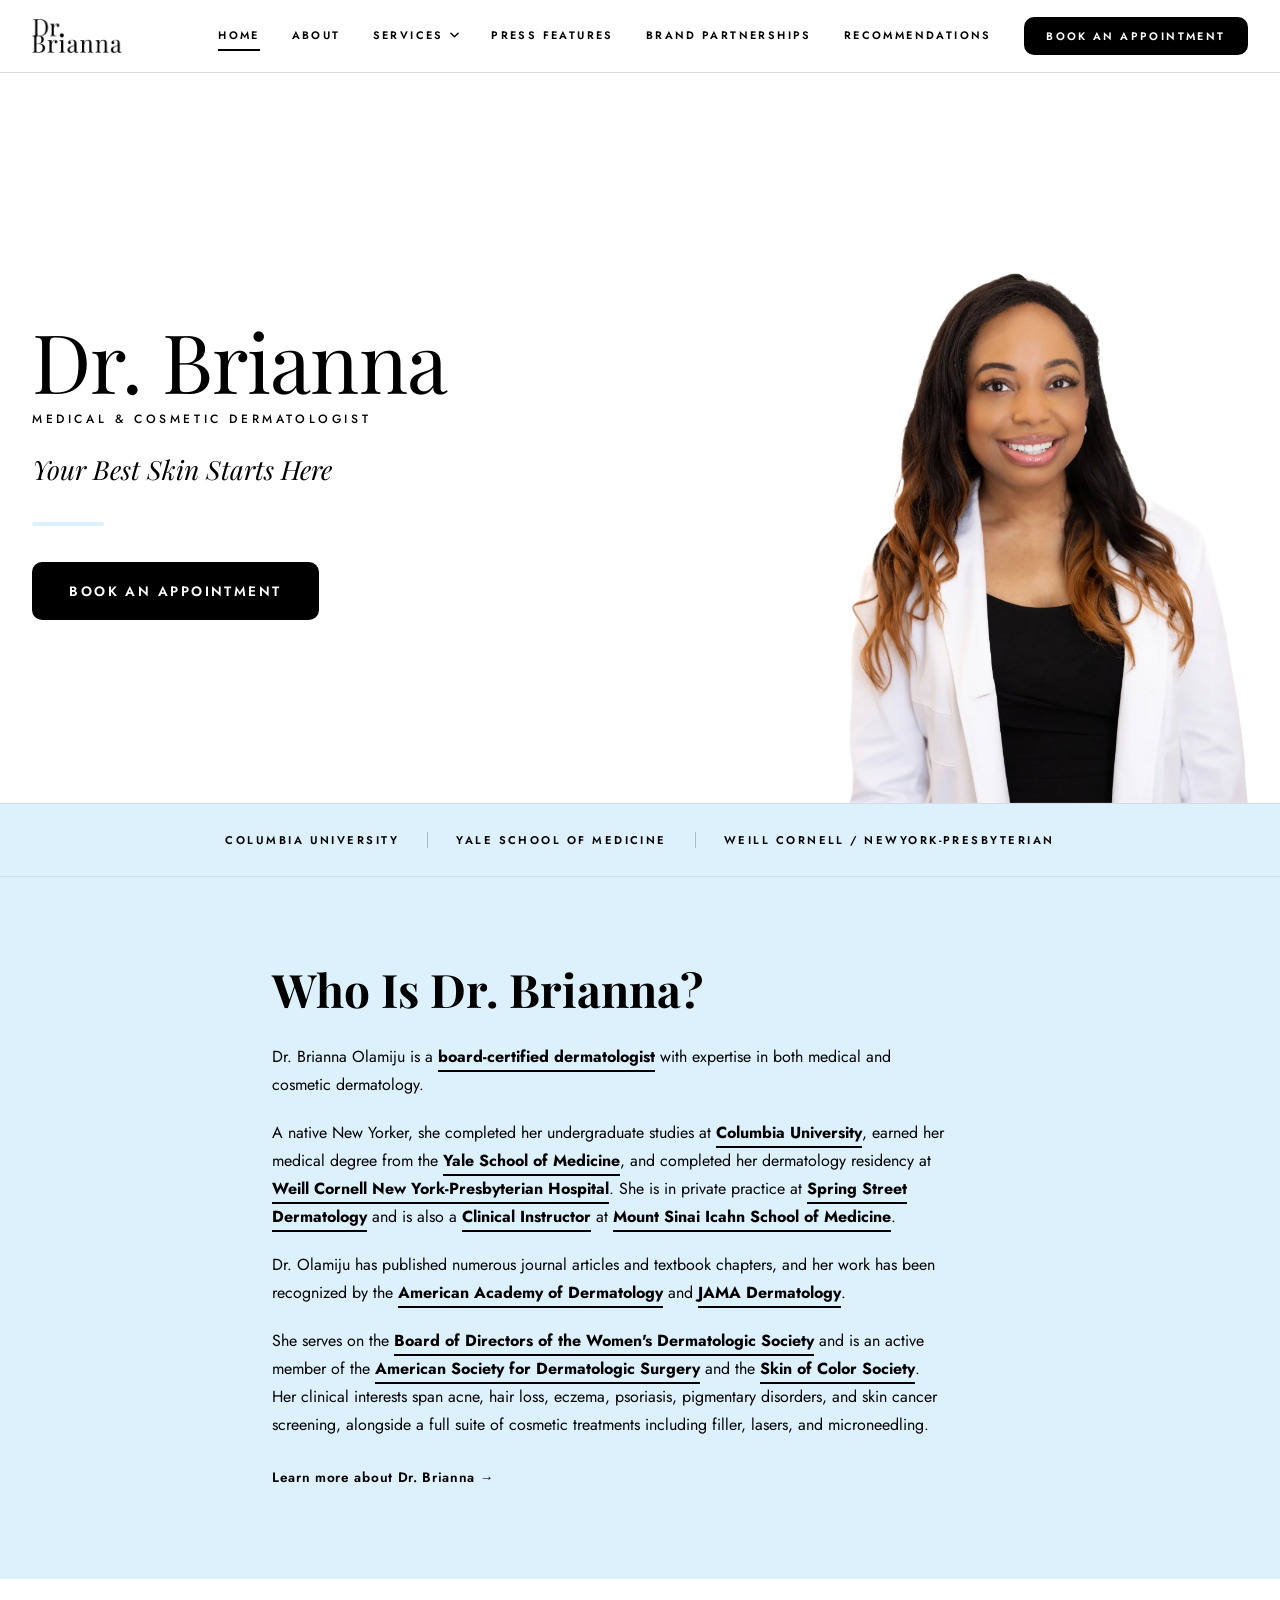
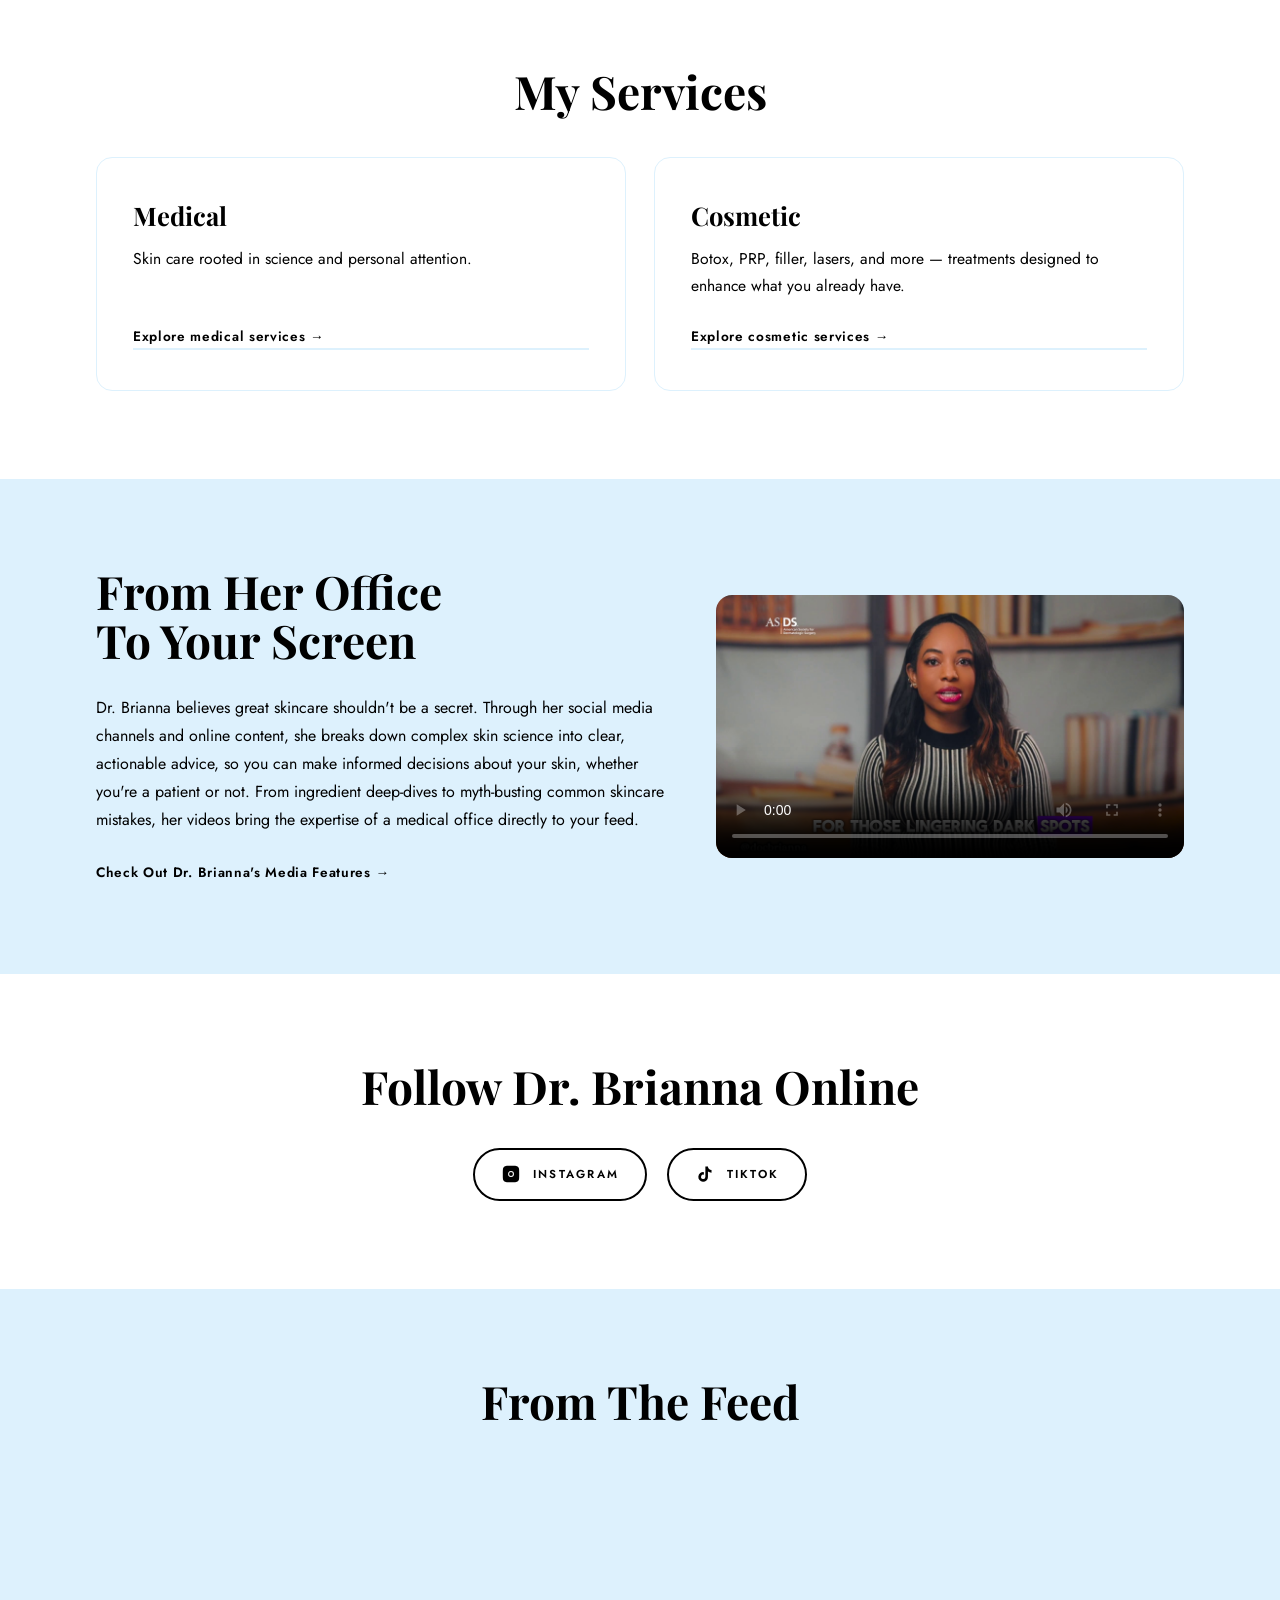
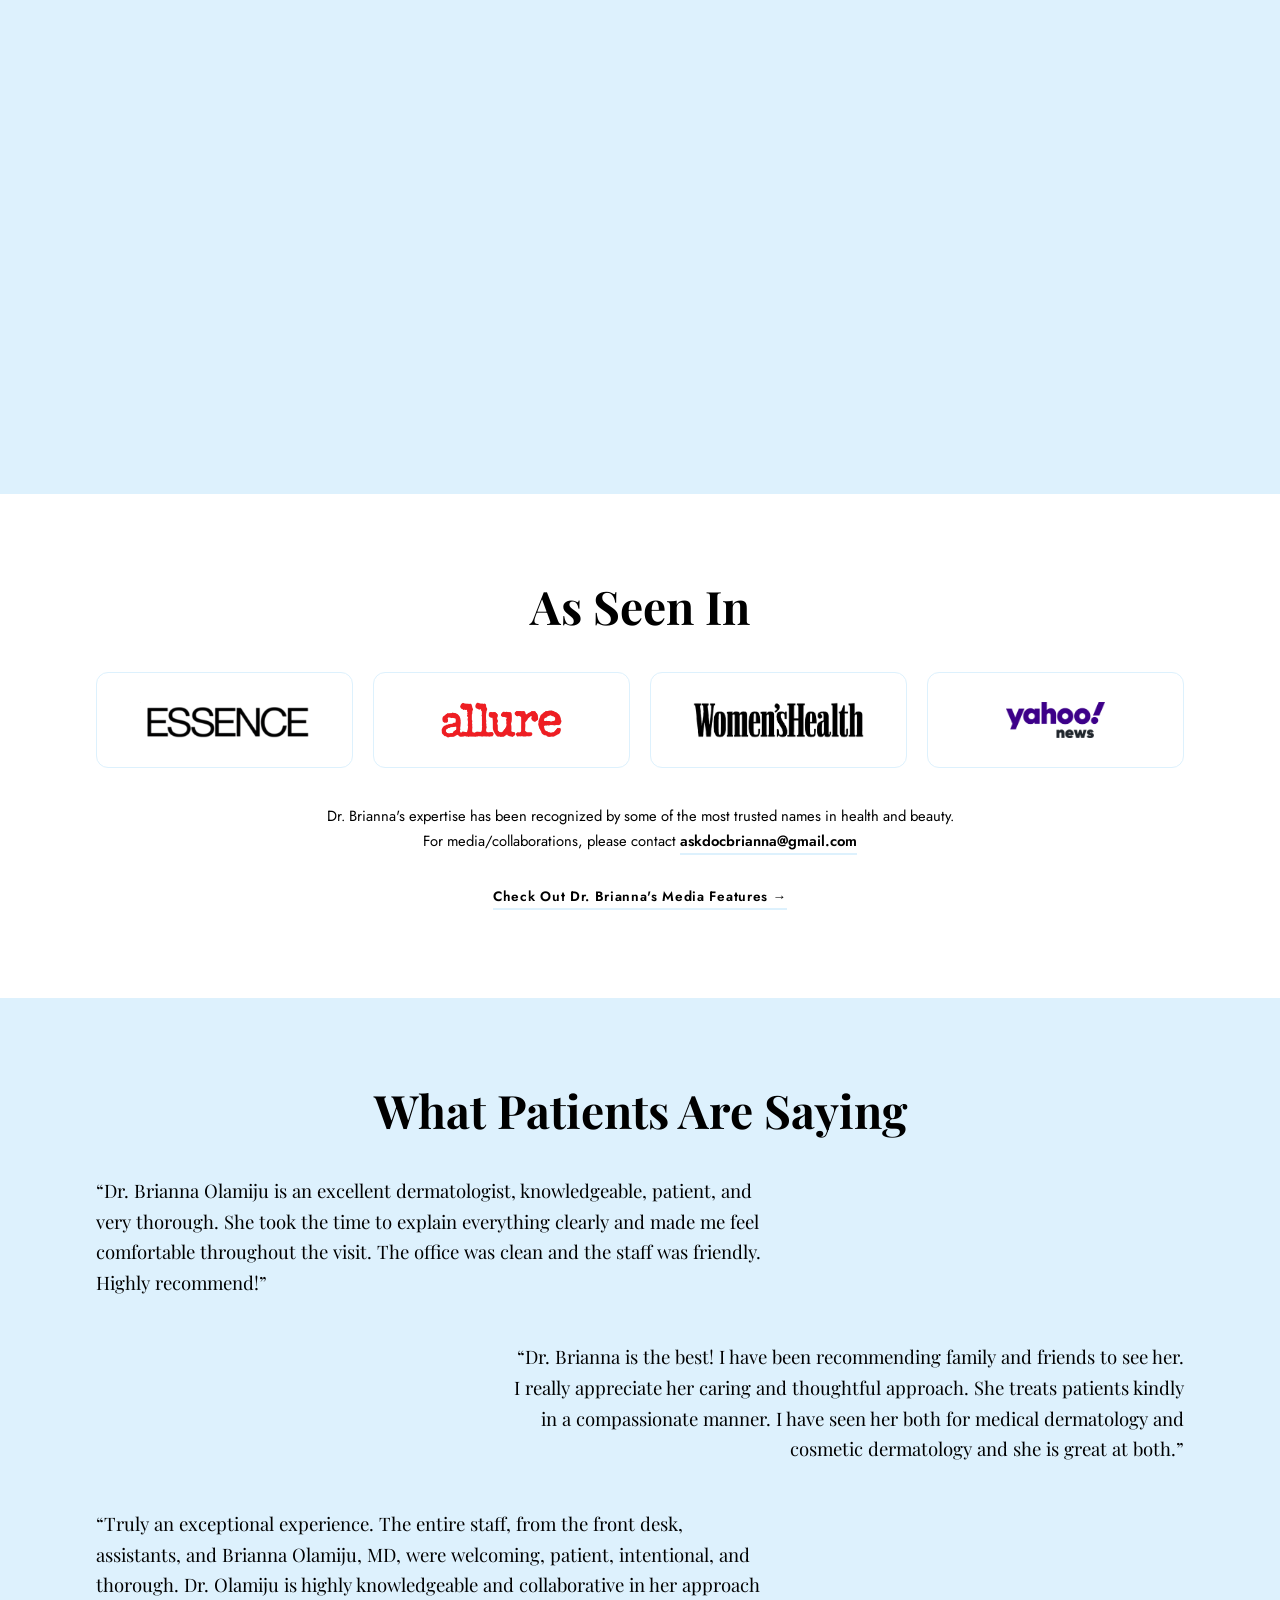
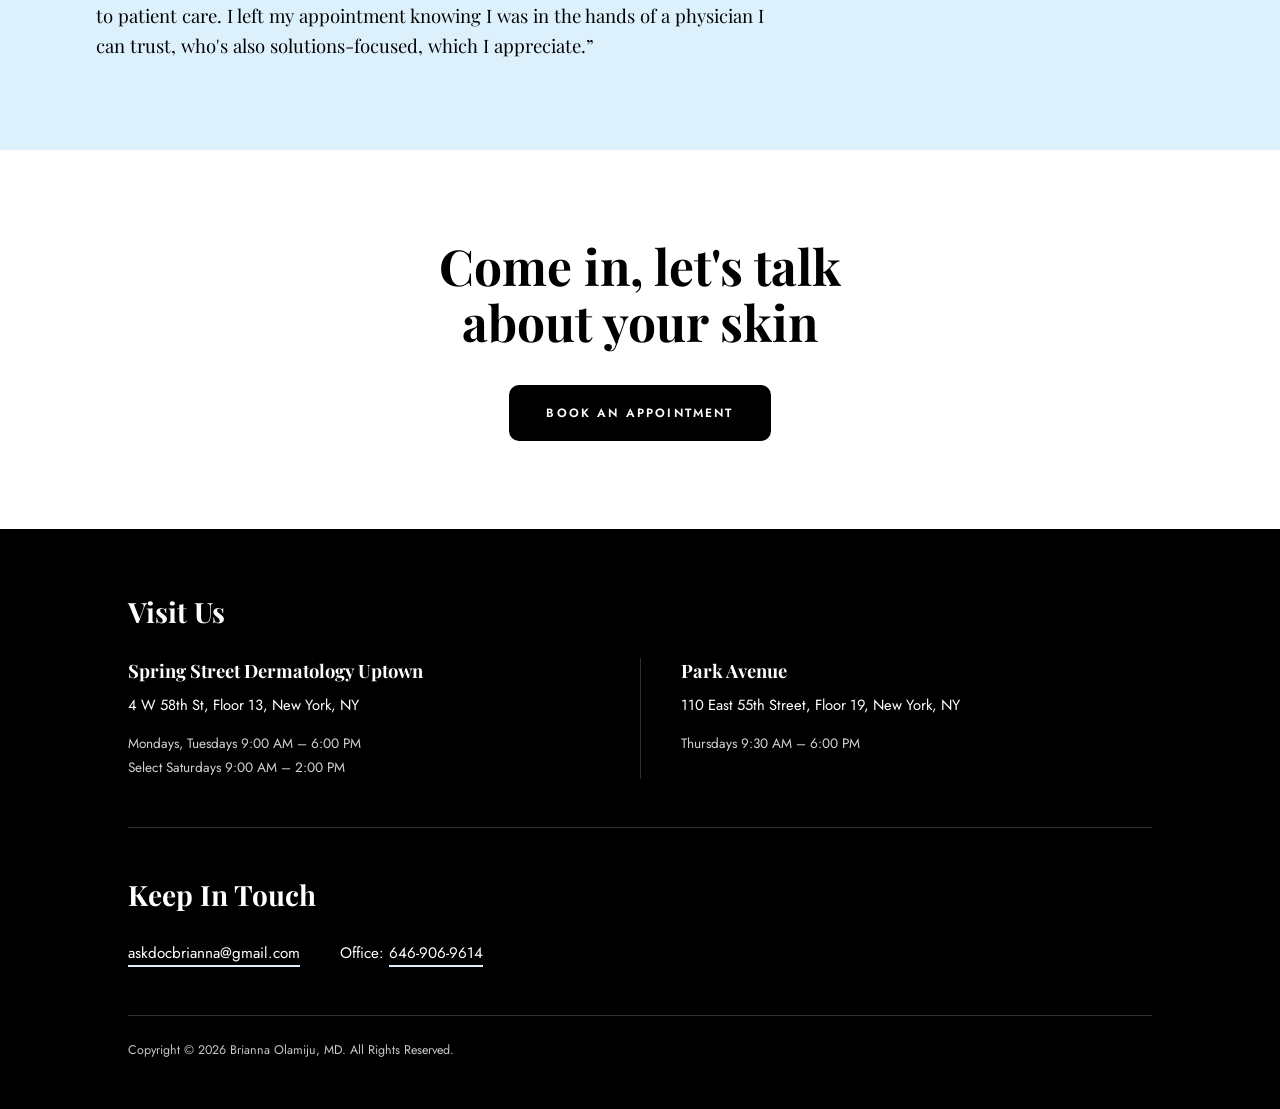
==== commit 3c67b940: "Add private practice + Mount Sinai instructor line to bio (Brianna's request) Appended to the end of" ====
--- a/index.html
+++ b/index.html
@@ -60,7 +60,9 @@
         A native New Yorker, she completed
         her undergraduate studies at <span class="credential">Columbia University</span>, earned her medical degree
         from the <span class="credential">Yale School of Medicine</span>, and completed her dermatology residency at
-        <span class="credential">Weill Cornell New York-Presbyterian Hospital</span>.
+        <span class="credential">Weill Cornell New York-Presbyterian Hospital</span>. She is in private practice at
+        <span class="credential">Spring Street Dermatology</span> and is also a <span class="credential">Clinical Instructor</span>
+        at <span class="credential">Mount Sinai Icahn School of Medicine</span>.
       </p>
       <p class="body-text">
         Dr. Olamiju has published
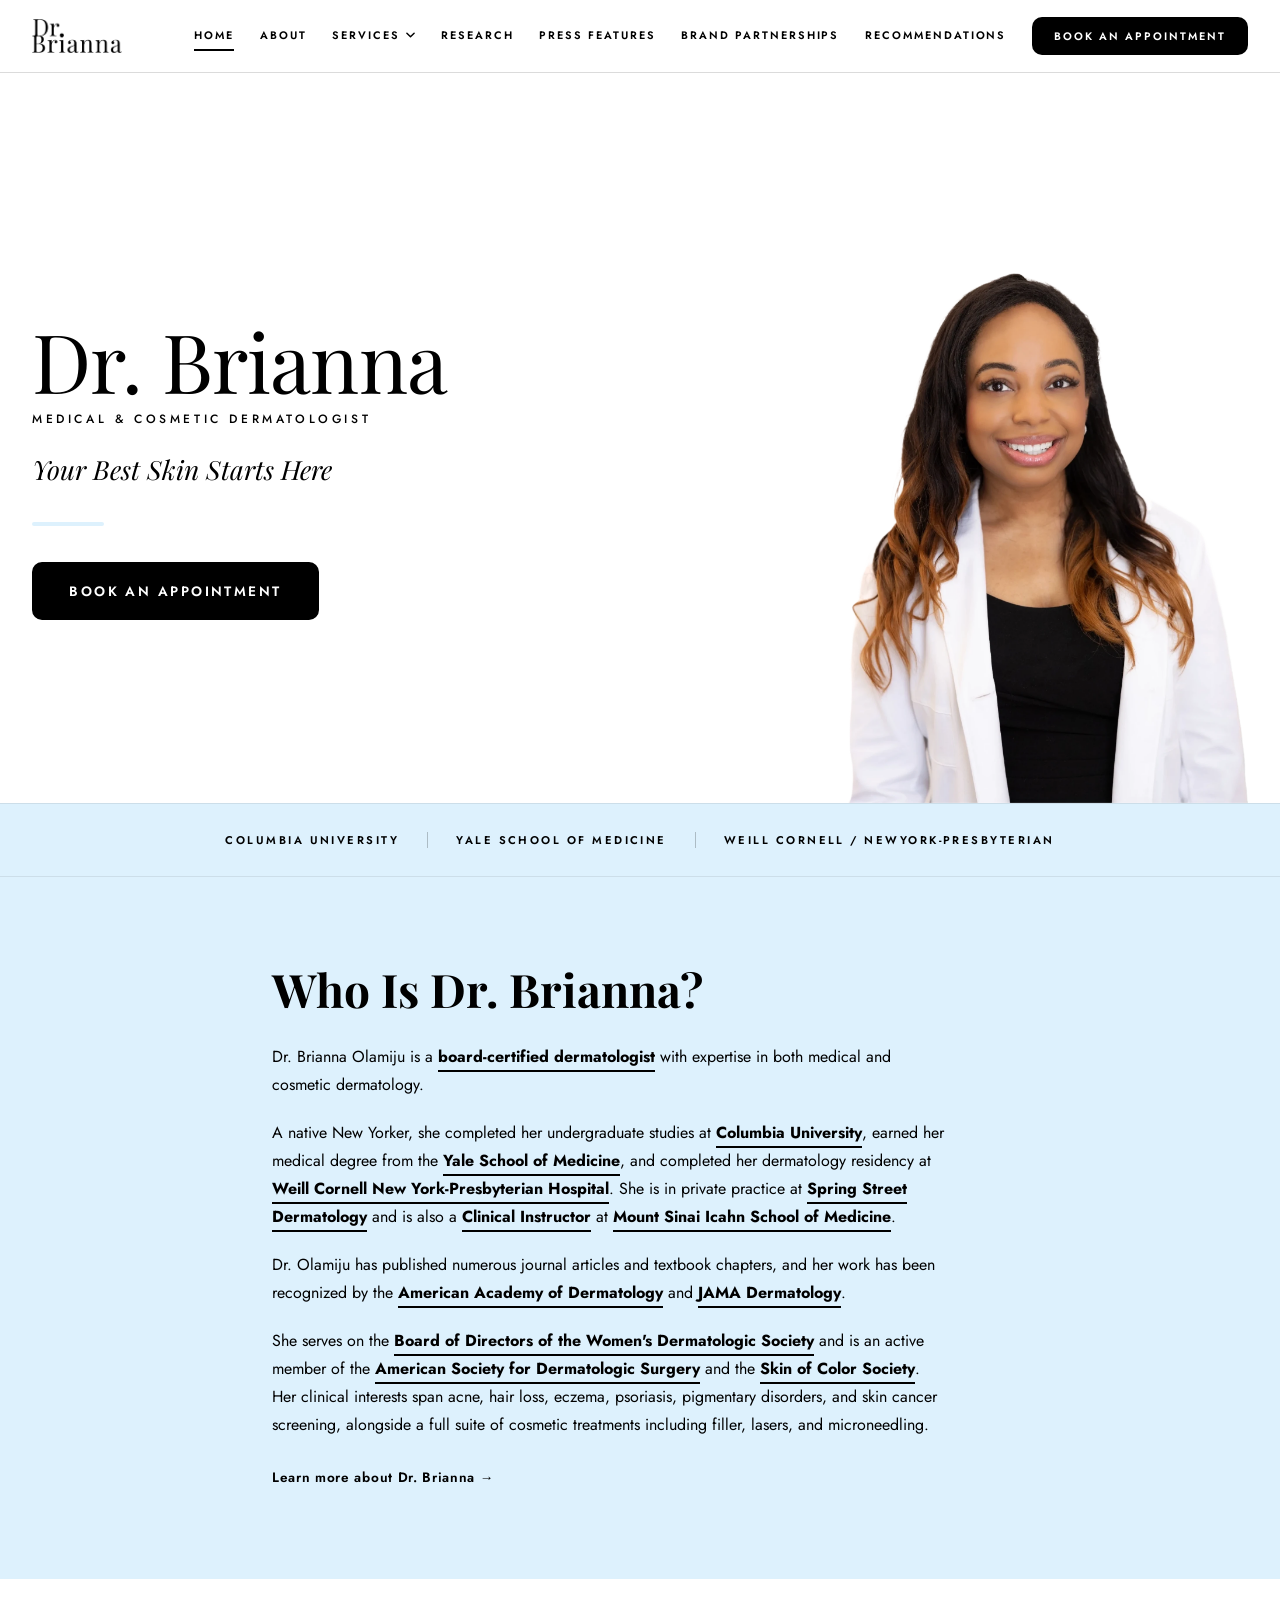
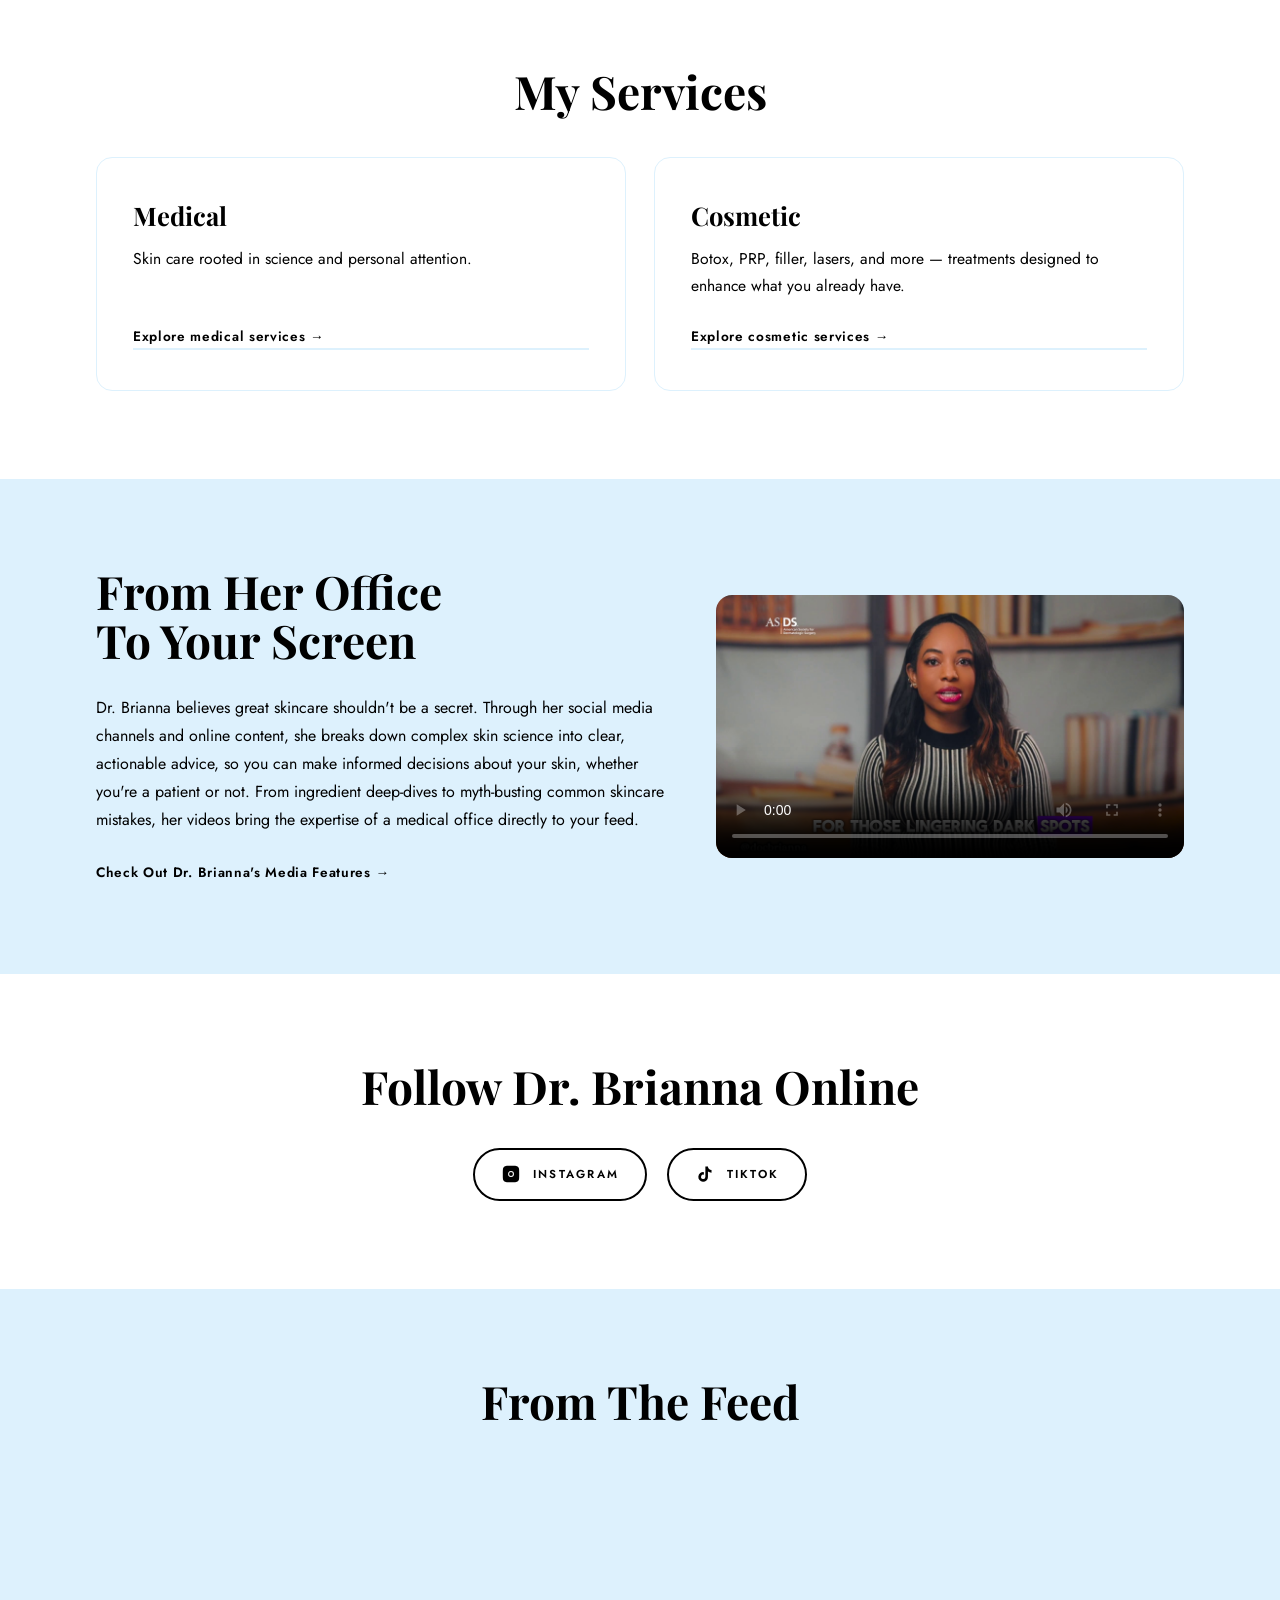
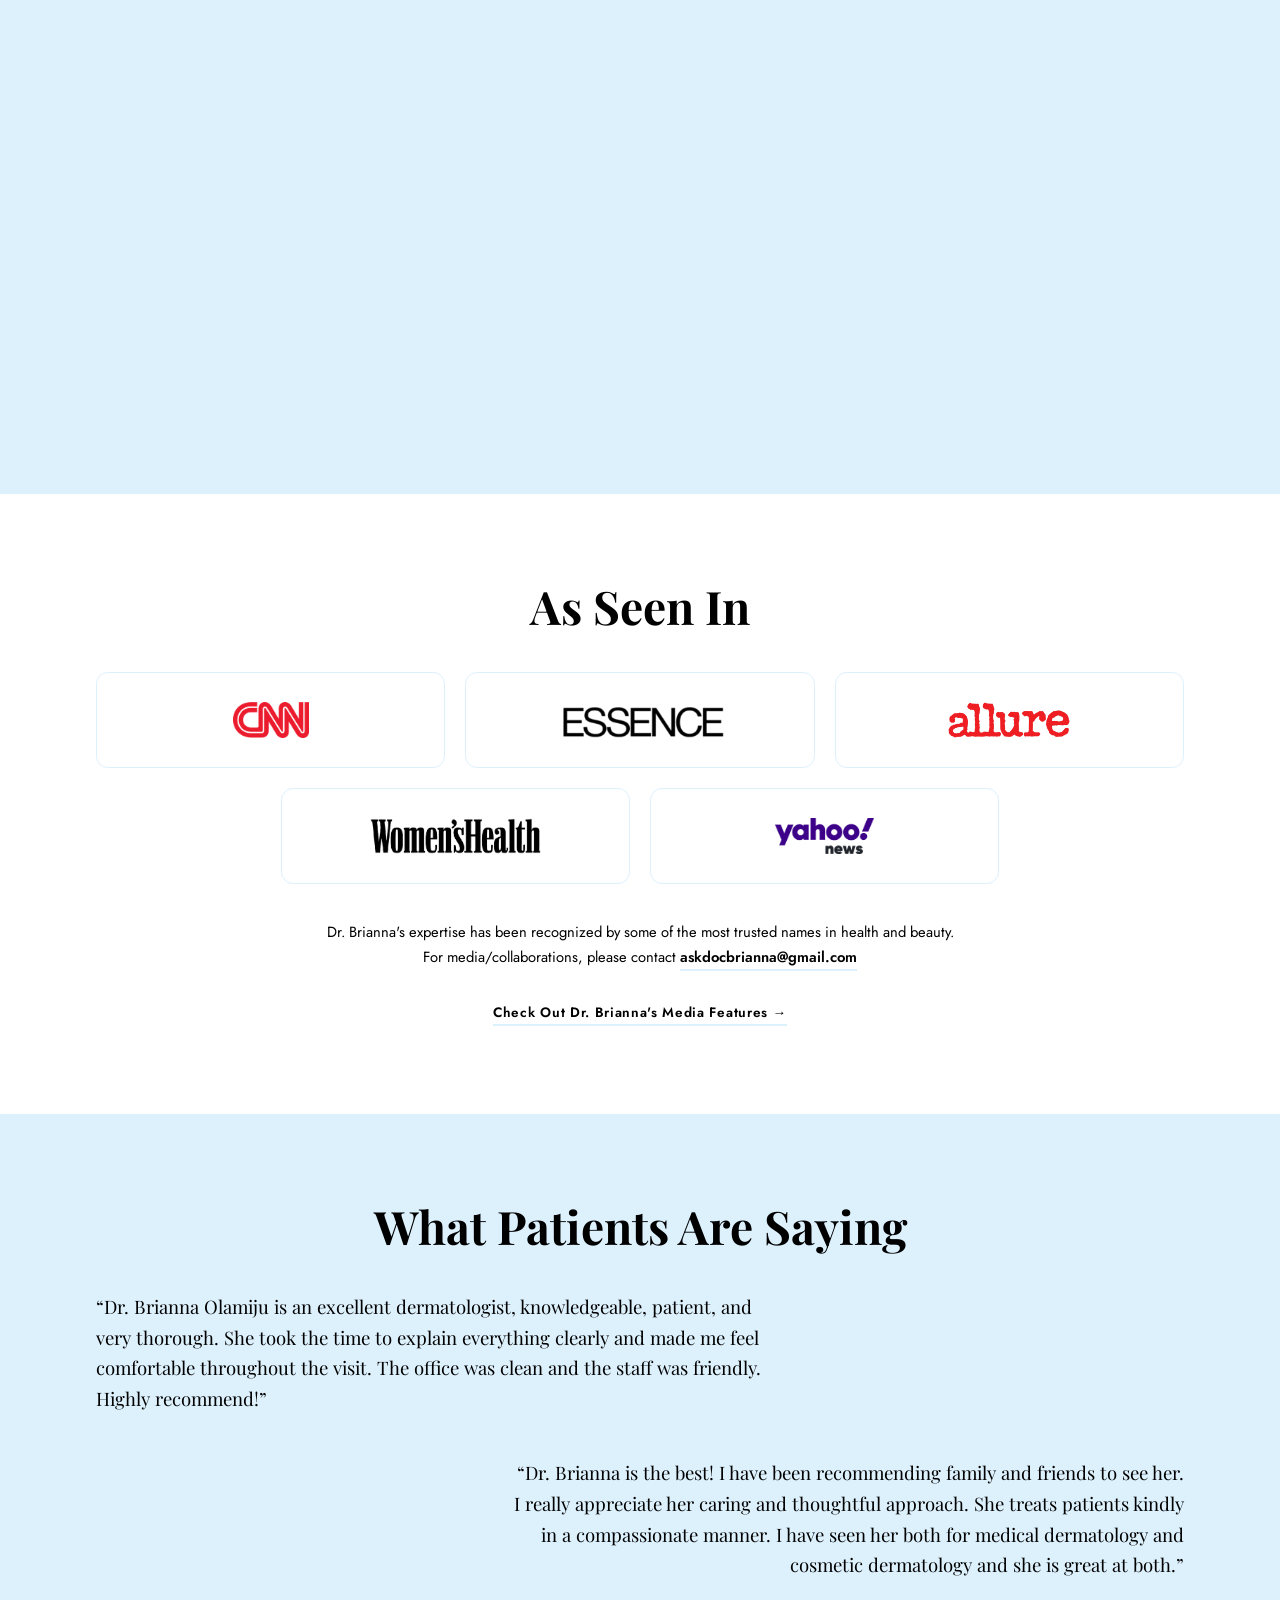
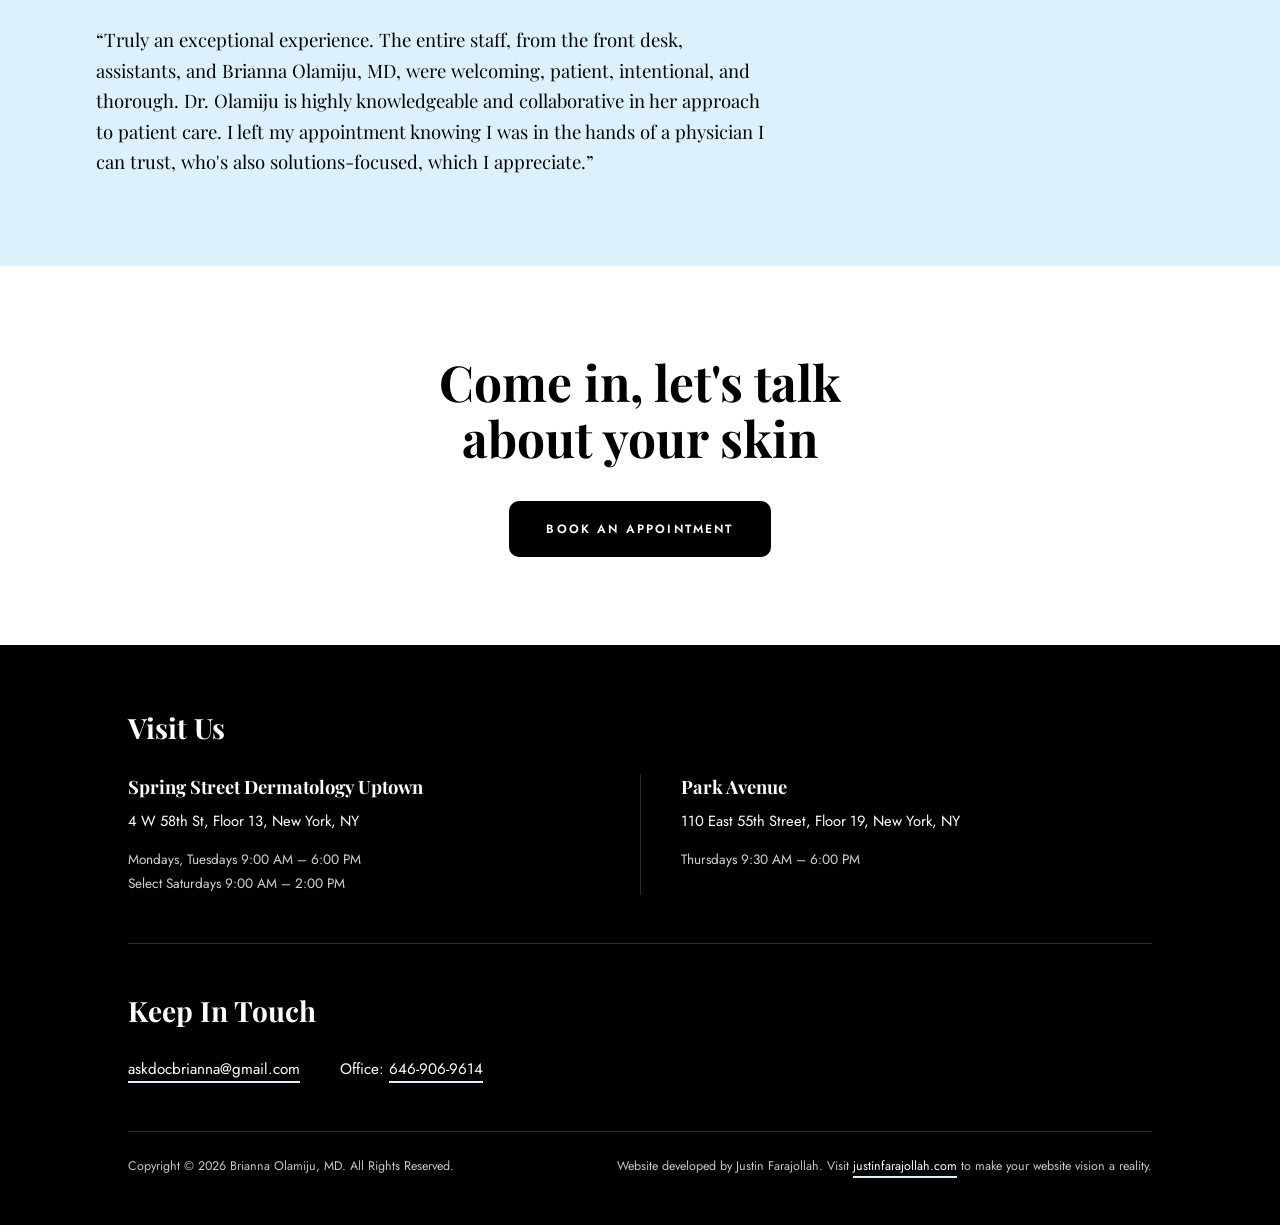
==== commit a29f37bb: "Add CNN logo to As Seen In on homepage and press features Co-Authored-By: Claude Sonnet 5.5 <noreply" ====
--- a/index.html
+++ b/index.html
@@ -164,7 +164,8 @@
     <div class="section-inner">
       <h2 class="section-heading section-heading-center">As Seen In</h2>
 
-      <div class="logo-row">
+      <div class="logo-row logo-row-6">
+        <div class="logo-box"><img src="images/cnn-logo.webp" alt="CNN"></div>
         <a class="logo-box" href="https://www.essence.com/beauty/menopause-changes-beauty-routine-skin-hair-nails-black-women" target="_blank" rel="noopener noreferrer"><img src="images/essence-logo.webp" alt="Essence"></a>
         <a class="logo-box" href="https://www.allure.com/story/best-drugstore-body-washes" target="_blank" rel="noopener noreferrer"><img src="images/allure-logo.webp" alt="Allure"></a>
         <a class="logo-box" href="https://www.womenshealthmag.com/beauty/a71241941/heating-pad-skin-damage/" target="_blank" rel="noopener noreferrer"><img src="images/womens-health-logo.webp" alt="Women's Health"></a>
--- a/styles.css
+++ b/styles.css
@@ -202,7 +202,7 @@
 .nav-links {
   display: flex;
   align-items: center;
-  gap: 2rem;
+  gap: 1.6rem;
   margin-left: auto;
 }
 
@@ -224,7 +224,7 @@
   font-family: var(--sans);
   font-size: 0.68rem;
   font-weight: 600;
-  letter-spacing: 0.22em;
+  letter-spacing: 0.18em;
   text-transform: uppercase;
   color: var(--black);
   border-bottom: 2px solid transparent;
@@ -411,6 +411,8 @@
 .mobile-menu > a:nth-child(5) { animation-delay: 0.34s; }
 .mobile-menu > a:nth-child(6) { animation-delay: 0.4s; }
 .mobile-menu > a:nth-child(7) { animation-delay: 0.46s; }
+.mobile-menu > a:nth-child(8) { animation-delay: 0.52s; }
+.mobile-menu > a:nth-child(9) { animation-delay: 0.58s; }
 
 .mobile-menu-link:hover,
 .mobile-menu-link:focus-visible,
@@ -1242,14 +1244,25 @@
 
 .site-footer :focus-visible { outline-color: var(--tint); }
 
-.footer-credit {
-  margin: 3rem 0 0;
+.footer-bottom {
+  margin-top: 3rem;
   padding-top: 1.5rem;
   border-top: 1px solid rgba(255, 255, 255, 0.18);
+  display: flex;
+  justify-content: space-between;
+  align-items: baseline;
+  gap: 0.4rem 2rem;
+  flex-wrap: wrap;
+}
+
+.footer-credit {
+  margin: 0;
   font-size: 0.78rem;
   line-height: 1.7;
   color: rgba(255, 255, 255, 0.78);
 }
+
+.footer-credit.footer-dev { text-align: right; }
 
 /* ---------- REDUCED MOTION ---------- */
 
@@ -1387,8 +1400,17 @@
   }
 }
 
+/* nine menu entries: on short phones, tighten the stack so it fits
+   without scrolling */
+@media (max-width: 768px) and (max-height: 760px) {
+  .mobile-menu { gap: 0.4rem; padding: 1.25rem 2rem 2rem; }
+  .mobile-menu-link { font-size: clamp(1.4rem, 6.5vw, 1.75rem); min-height: 40px; }
+  .mobile-menu-cta { font-size: 0.85rem; margin-top: 0.5rem; }
+}
+
 @media (max-width: 480px) {
   .logo-row { grid-template-columns: minmax(0, 1fr); }
   .logo-row-6 .logo-box { flex-basis: 100%; max-width: 100%; }
   .footer-contact { gap: 0.5rem; flex-direction: column; }
-}
+  .footer-credit.footer-dev { text-align: left; }
+}
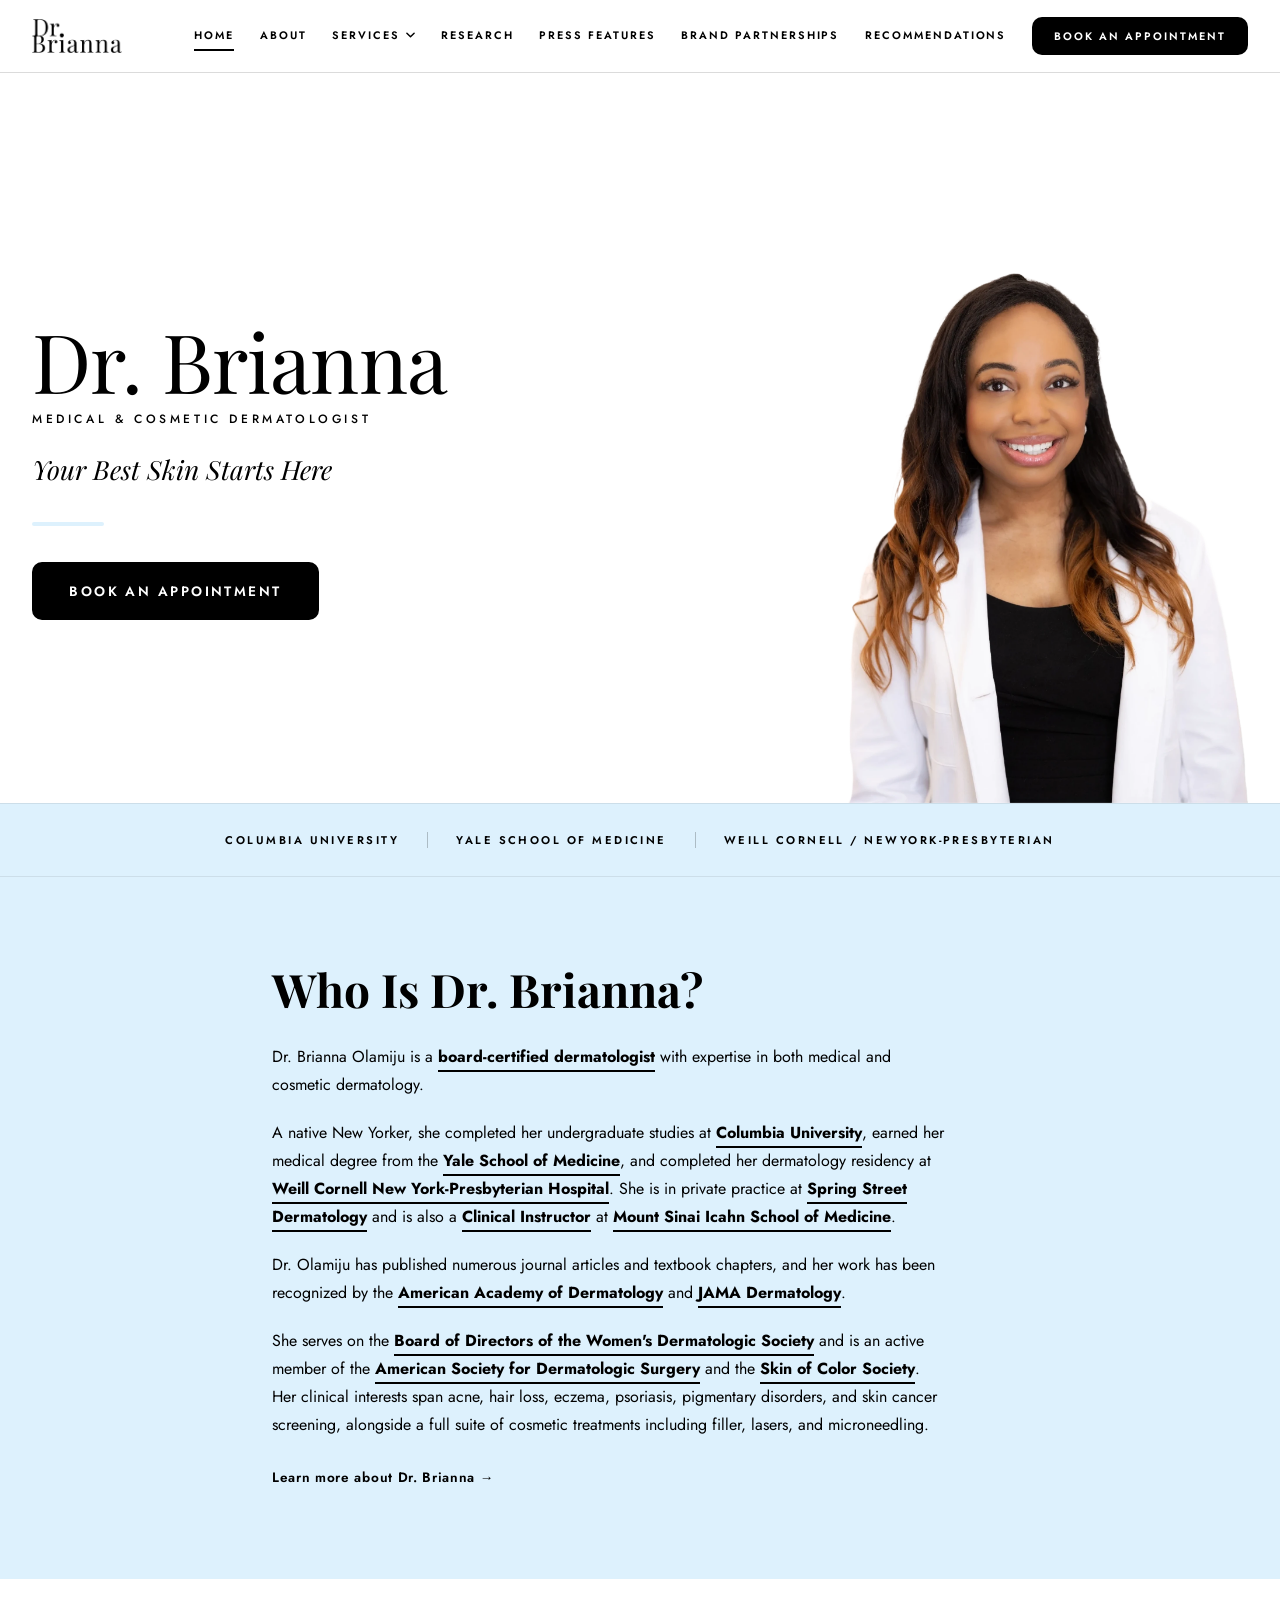
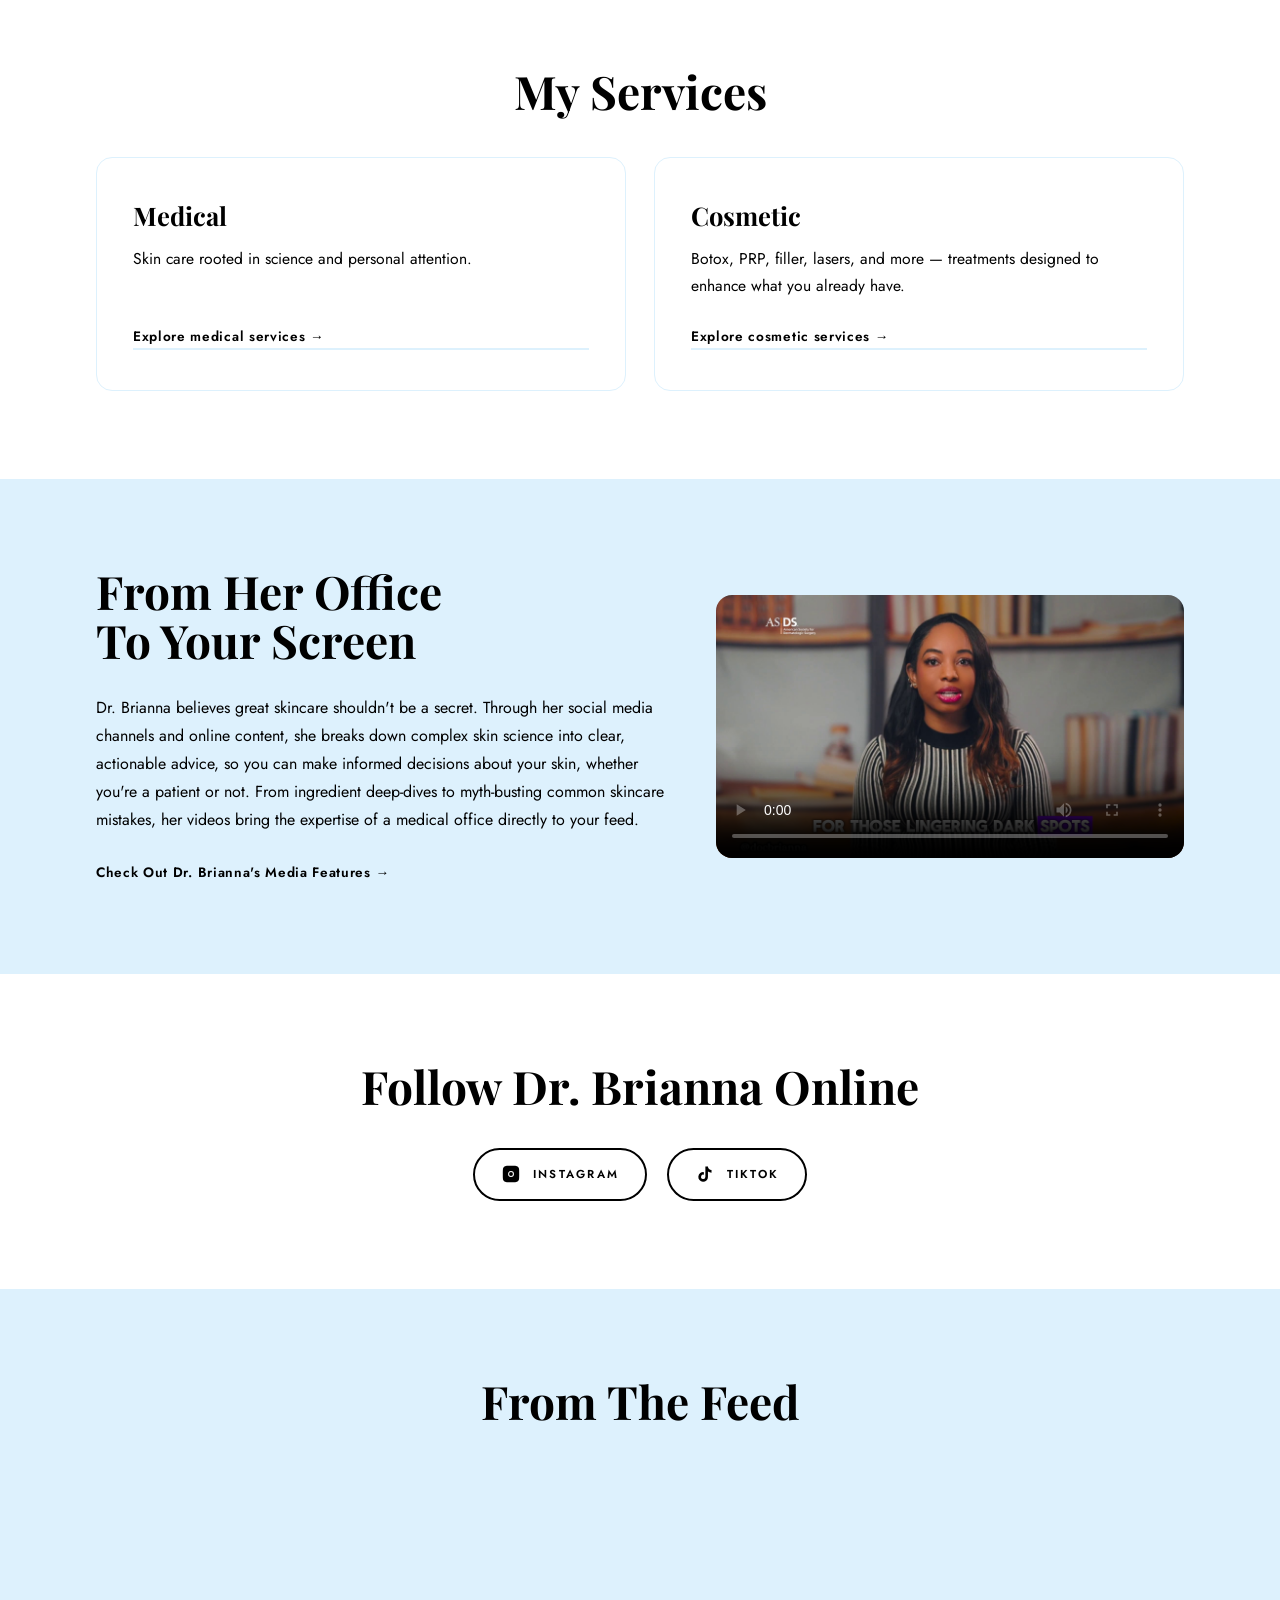
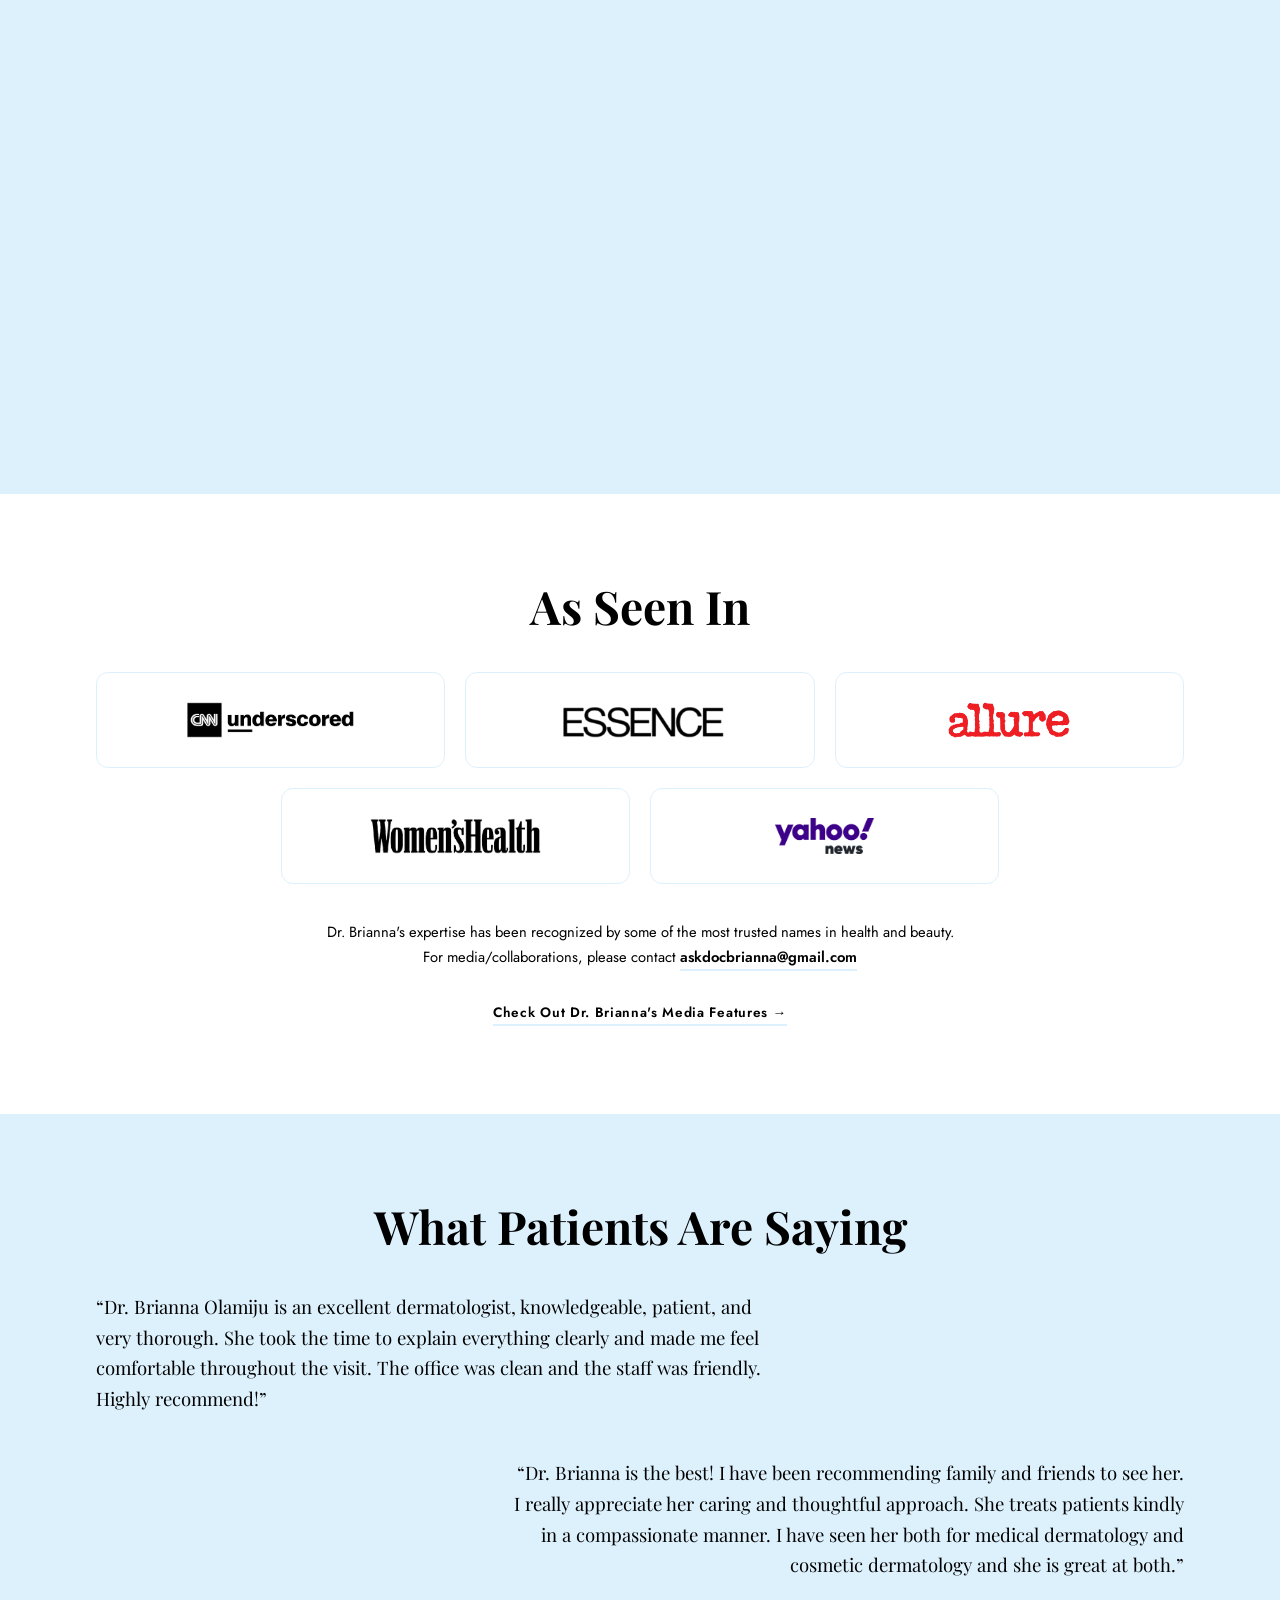
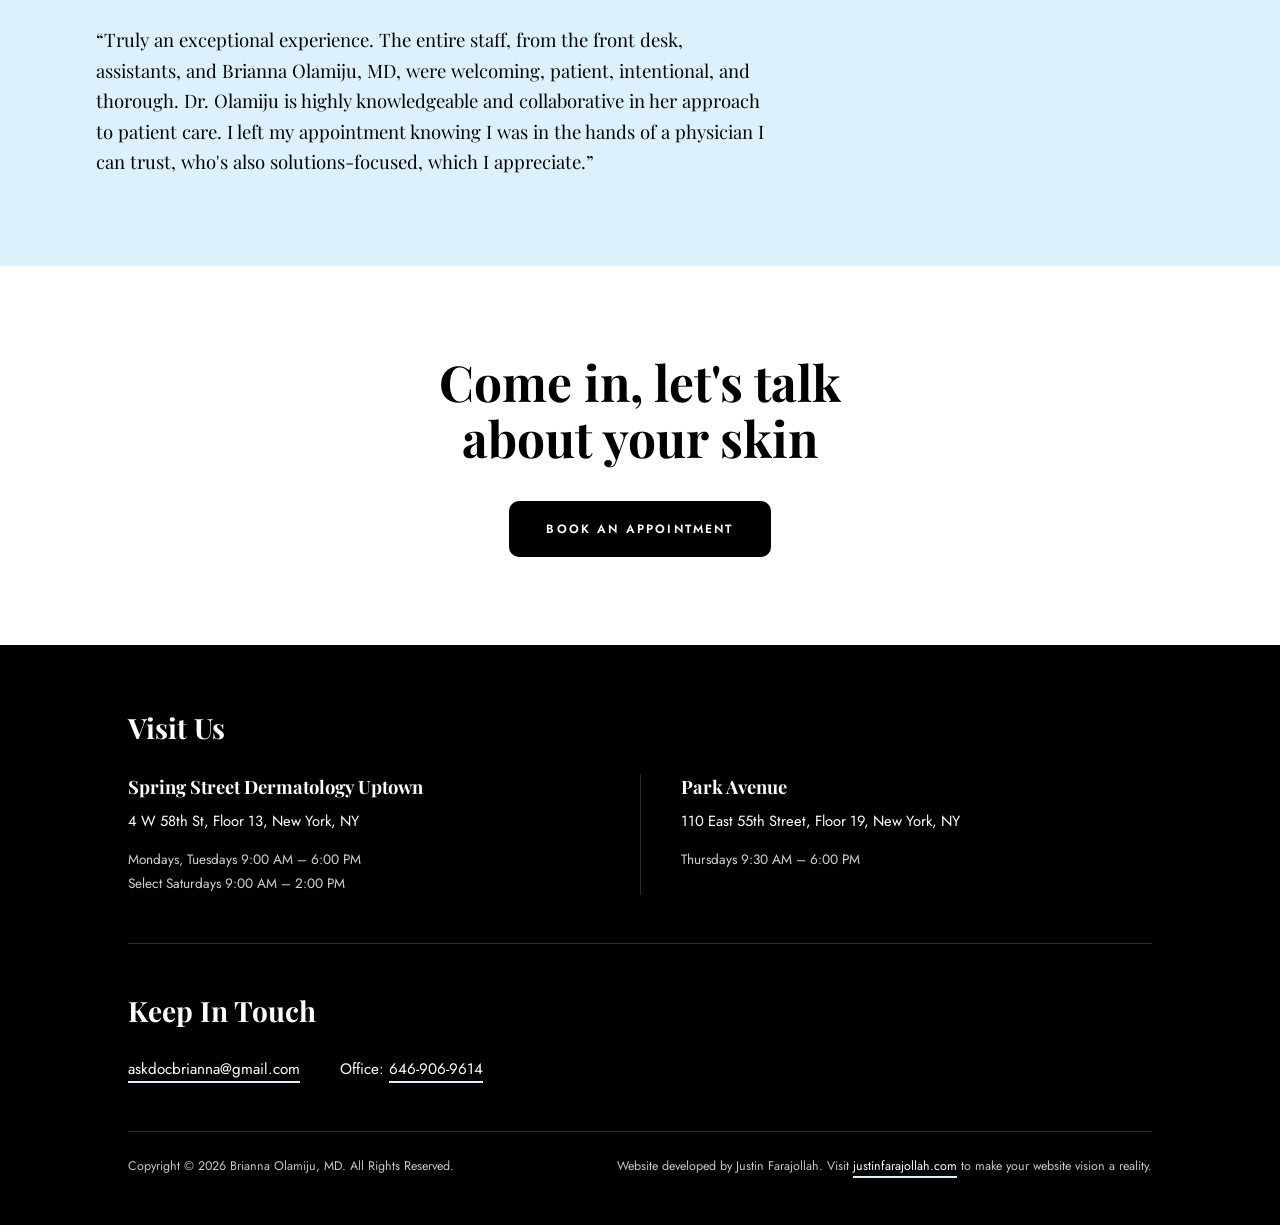
==== commit 2c69cf99: "Swap CNN logo for CNN Underscored logo Co-Authored-By: Claude Sonnet 5.5 <noreply@anthropic.com> Cla" ====
--- a/index.html
+++ b/index.html
@@ -165,7 +165,7 @@
       <h2 class="section-heading section-heading-center">As Seen In</h2>
 
       <div class="logo-row logo-row-6">
-        <div class="logo-box"><img src="images/cnn-logo.webp" alt="CNN"></div>
+        <div class="logo-box"><img src="images/cnn-underscored-logo.webp" alt="CNN Underscored"></div>
         <a class="logo-box" href="https://www.essence.com/beauty/menopause-changes-beauty-routine-skin-hair-nails-black-women" target="_blank" rel="noopener noreferrer"><img src="images/essence-logo.webp" alt="Essence"></a>
         <a class="logo-box" href="https://www.allure.com/story/best-drugstore-body-washes" target="_blank" rel="noopener noreferrer"><img src="images/allure-logo.webp" alt="Allure"></a>
         <a class="logo-box" href="https://www.womenshealthmag.com/beauty/a71241941/heating-pad-skin-damage/" target="_blank" rel="noopener noreferrer"><img src="images/womens-health-logo.webp" alt="Women's Health"></a>
